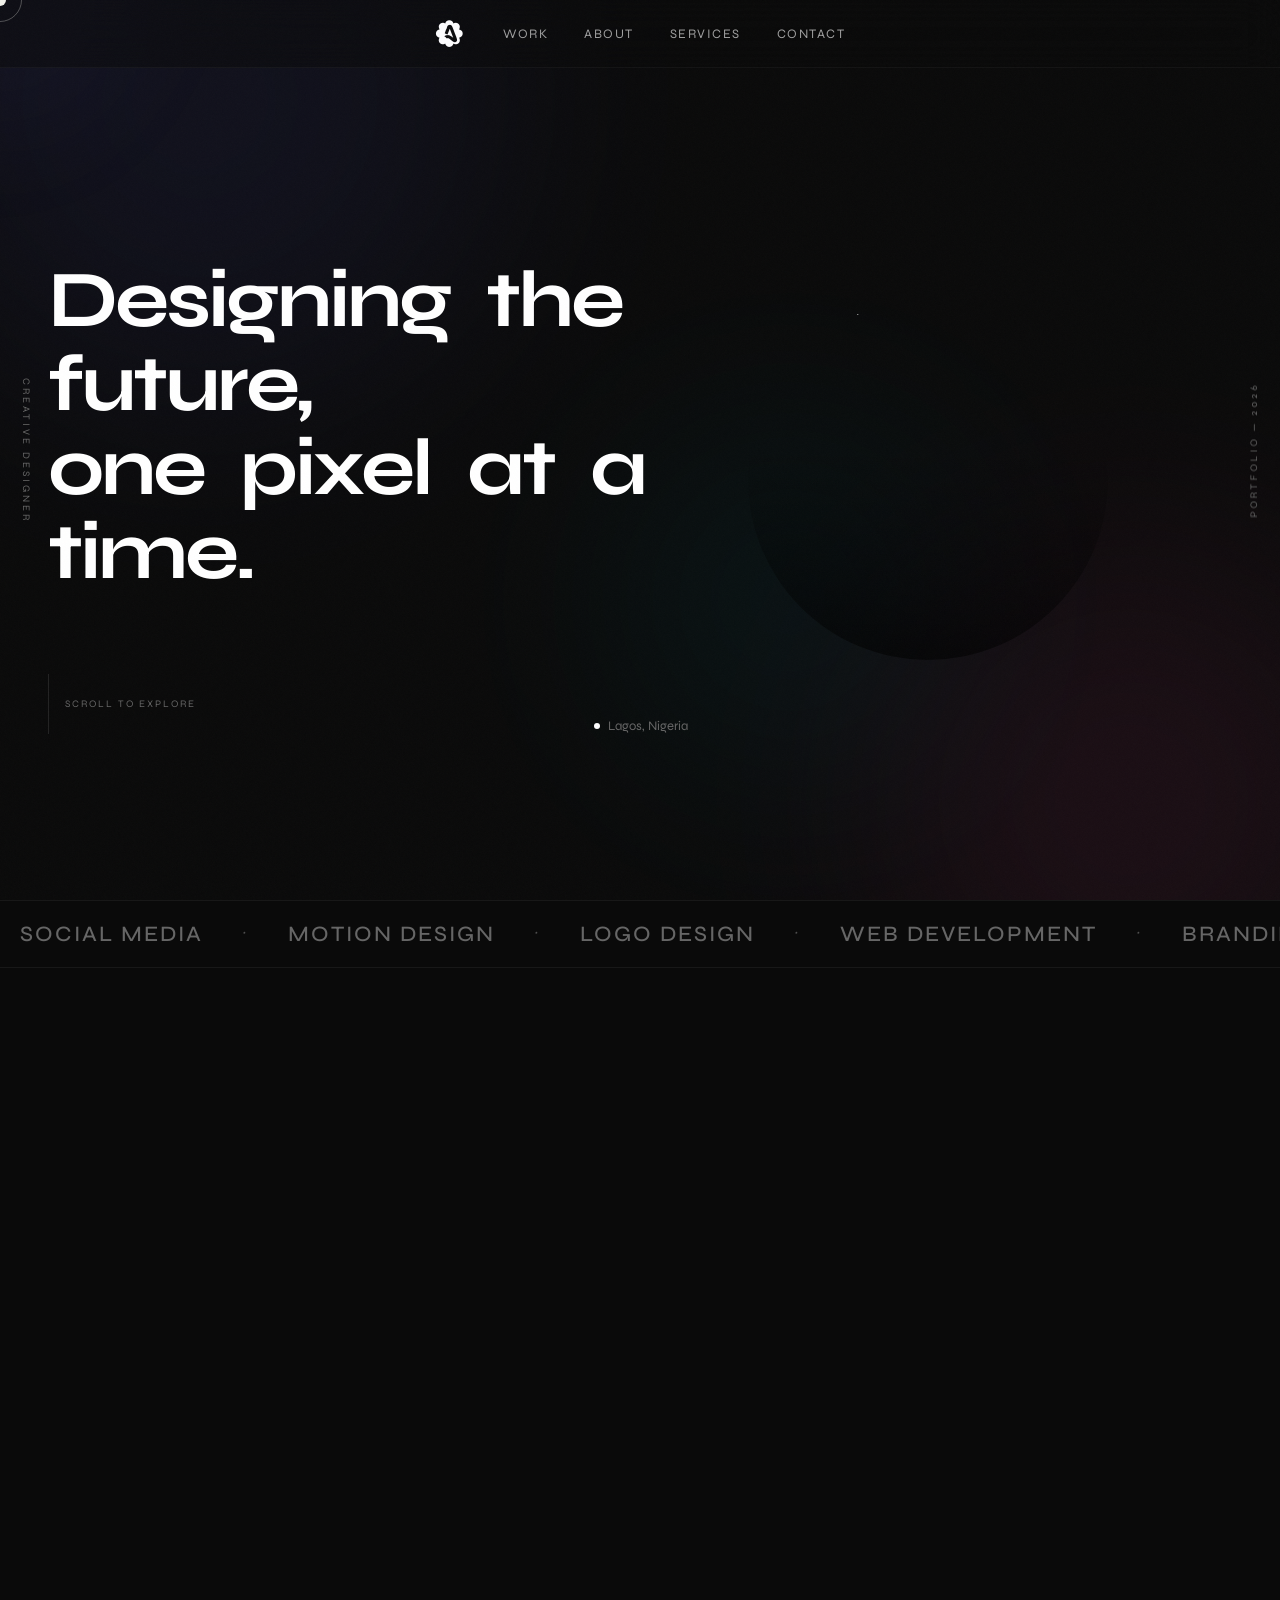
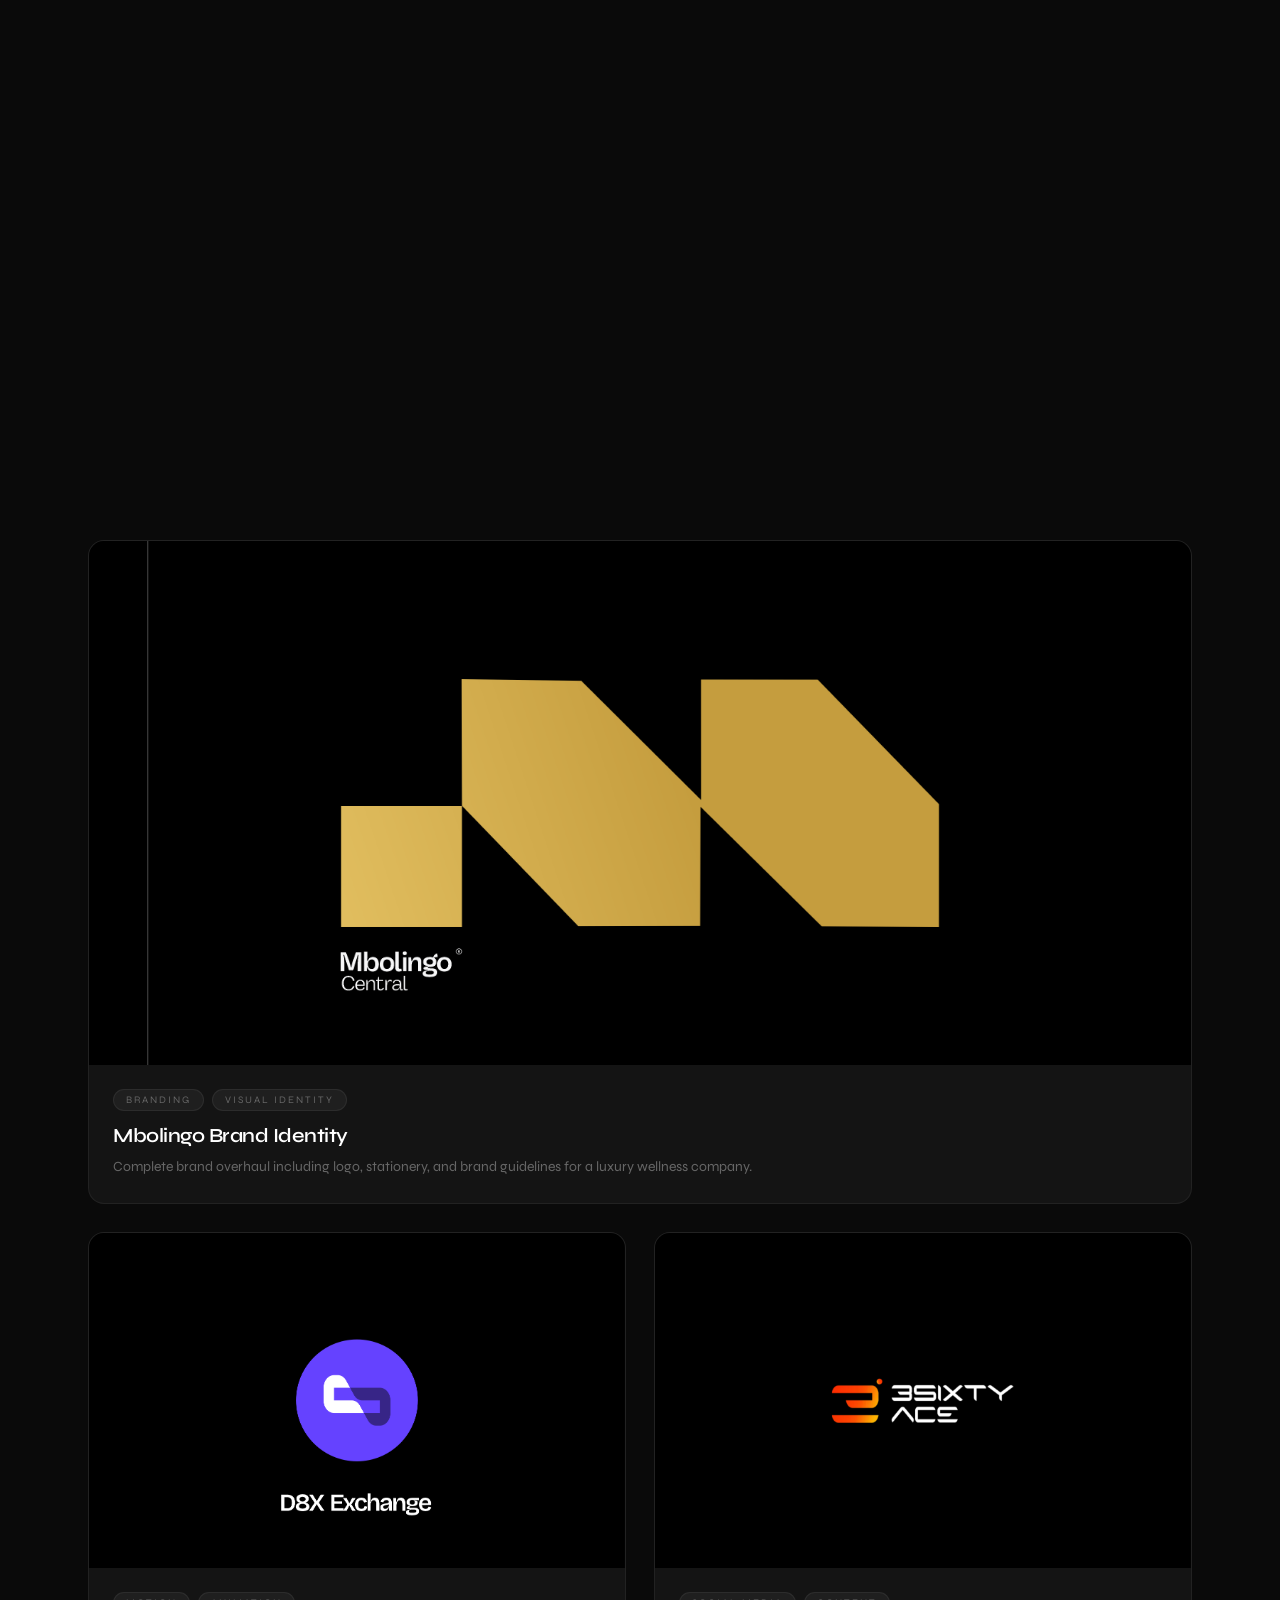
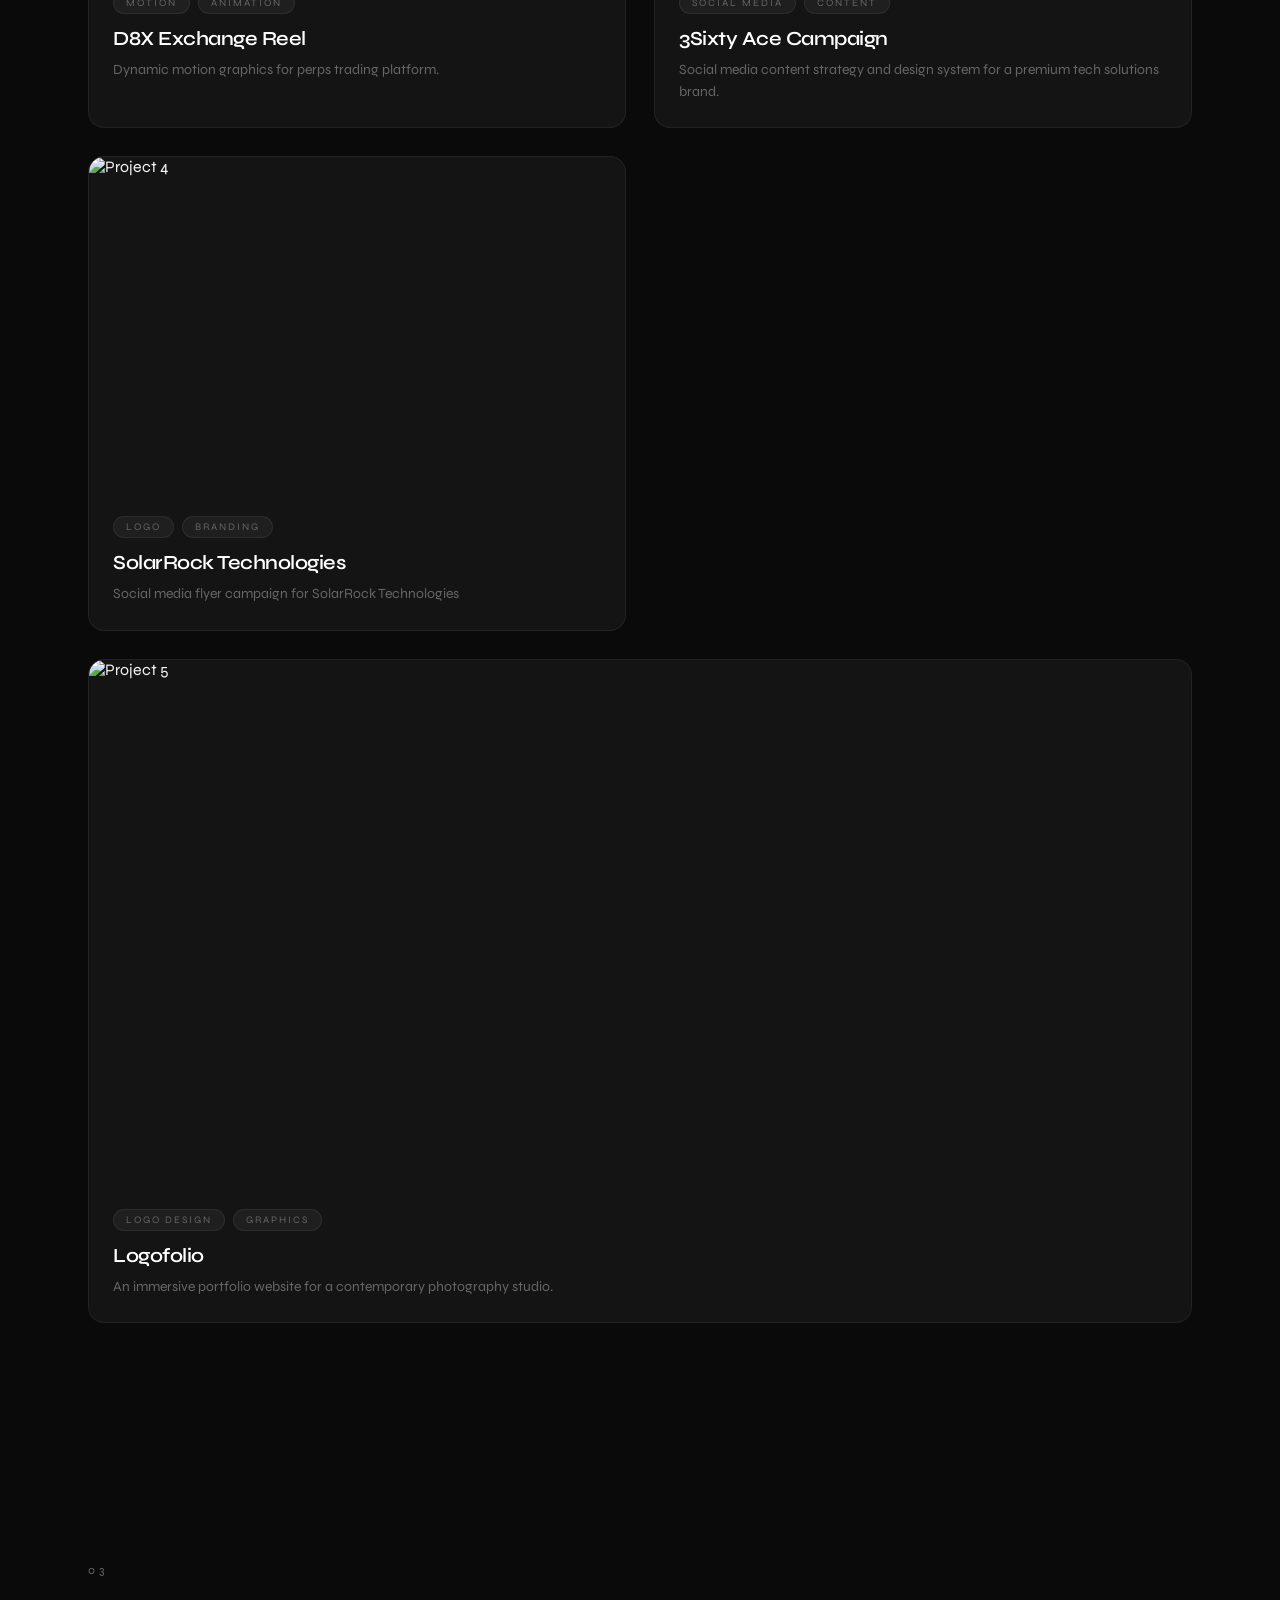
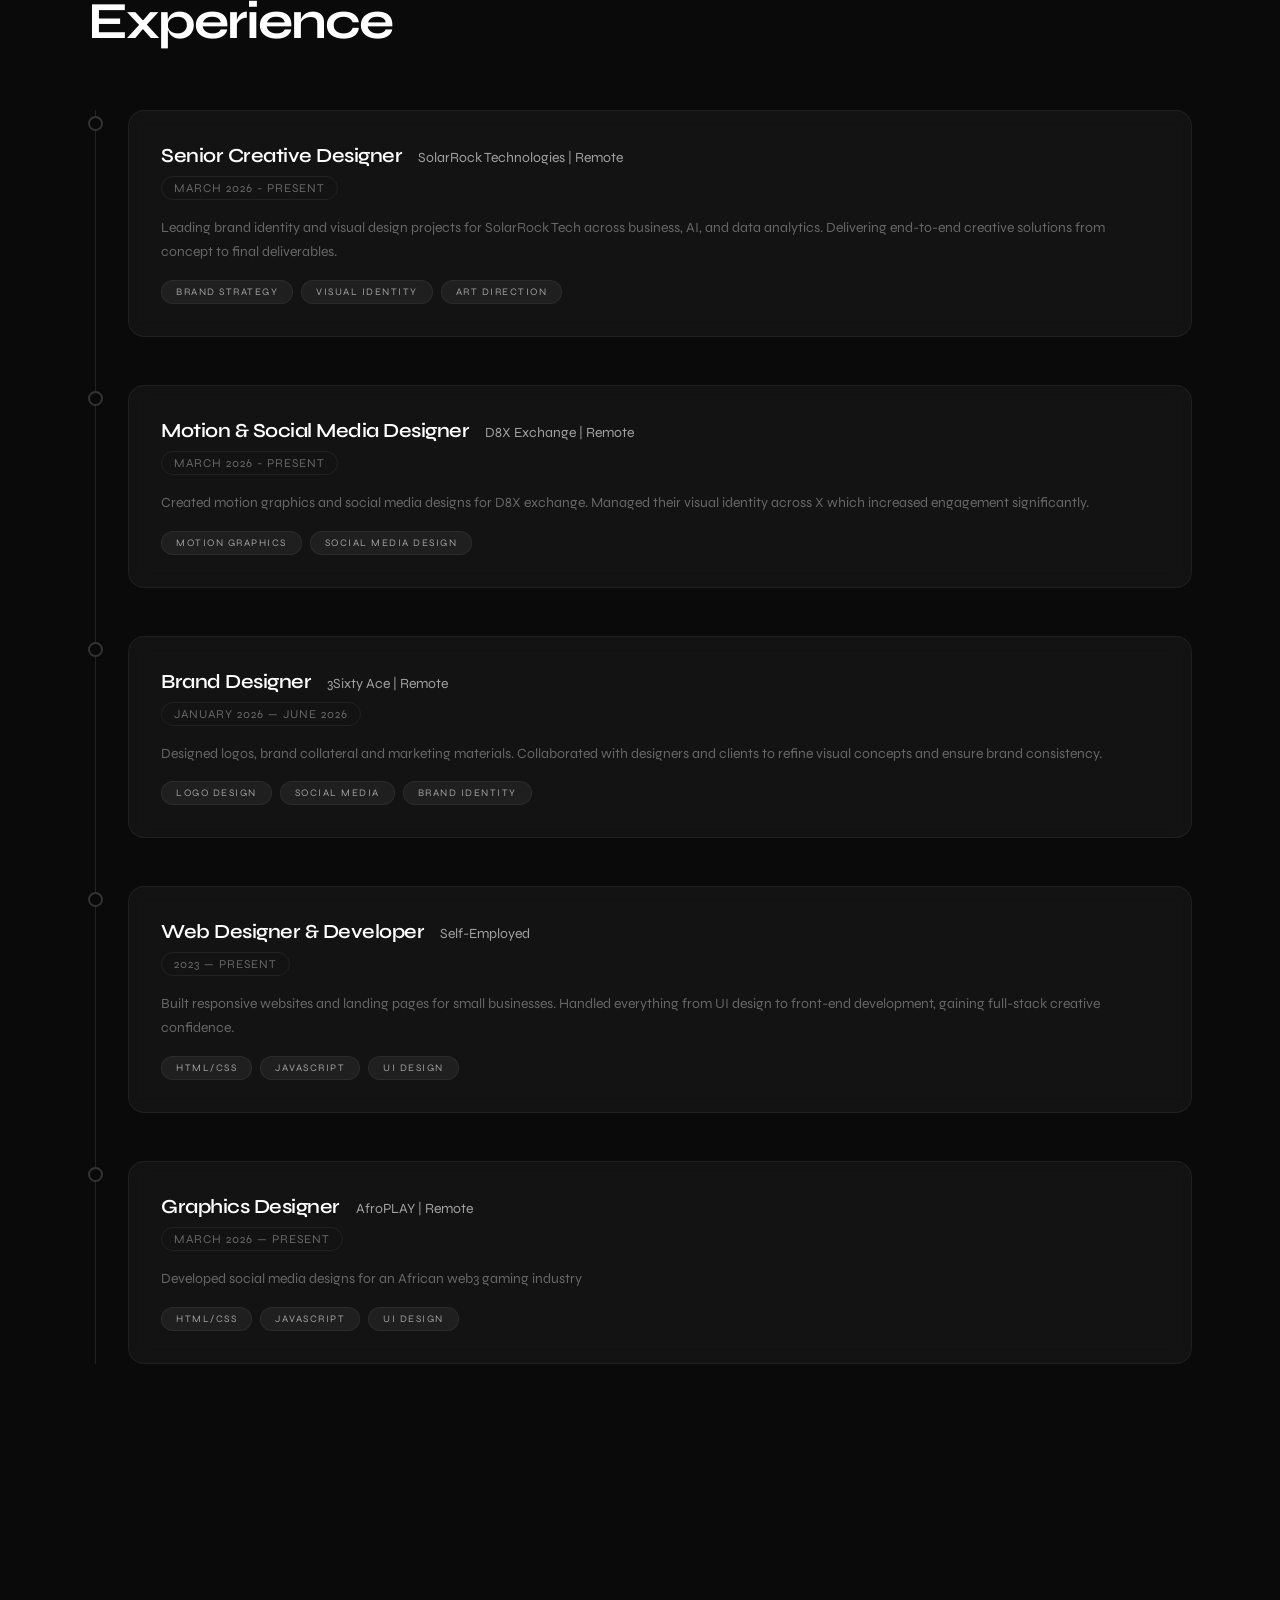
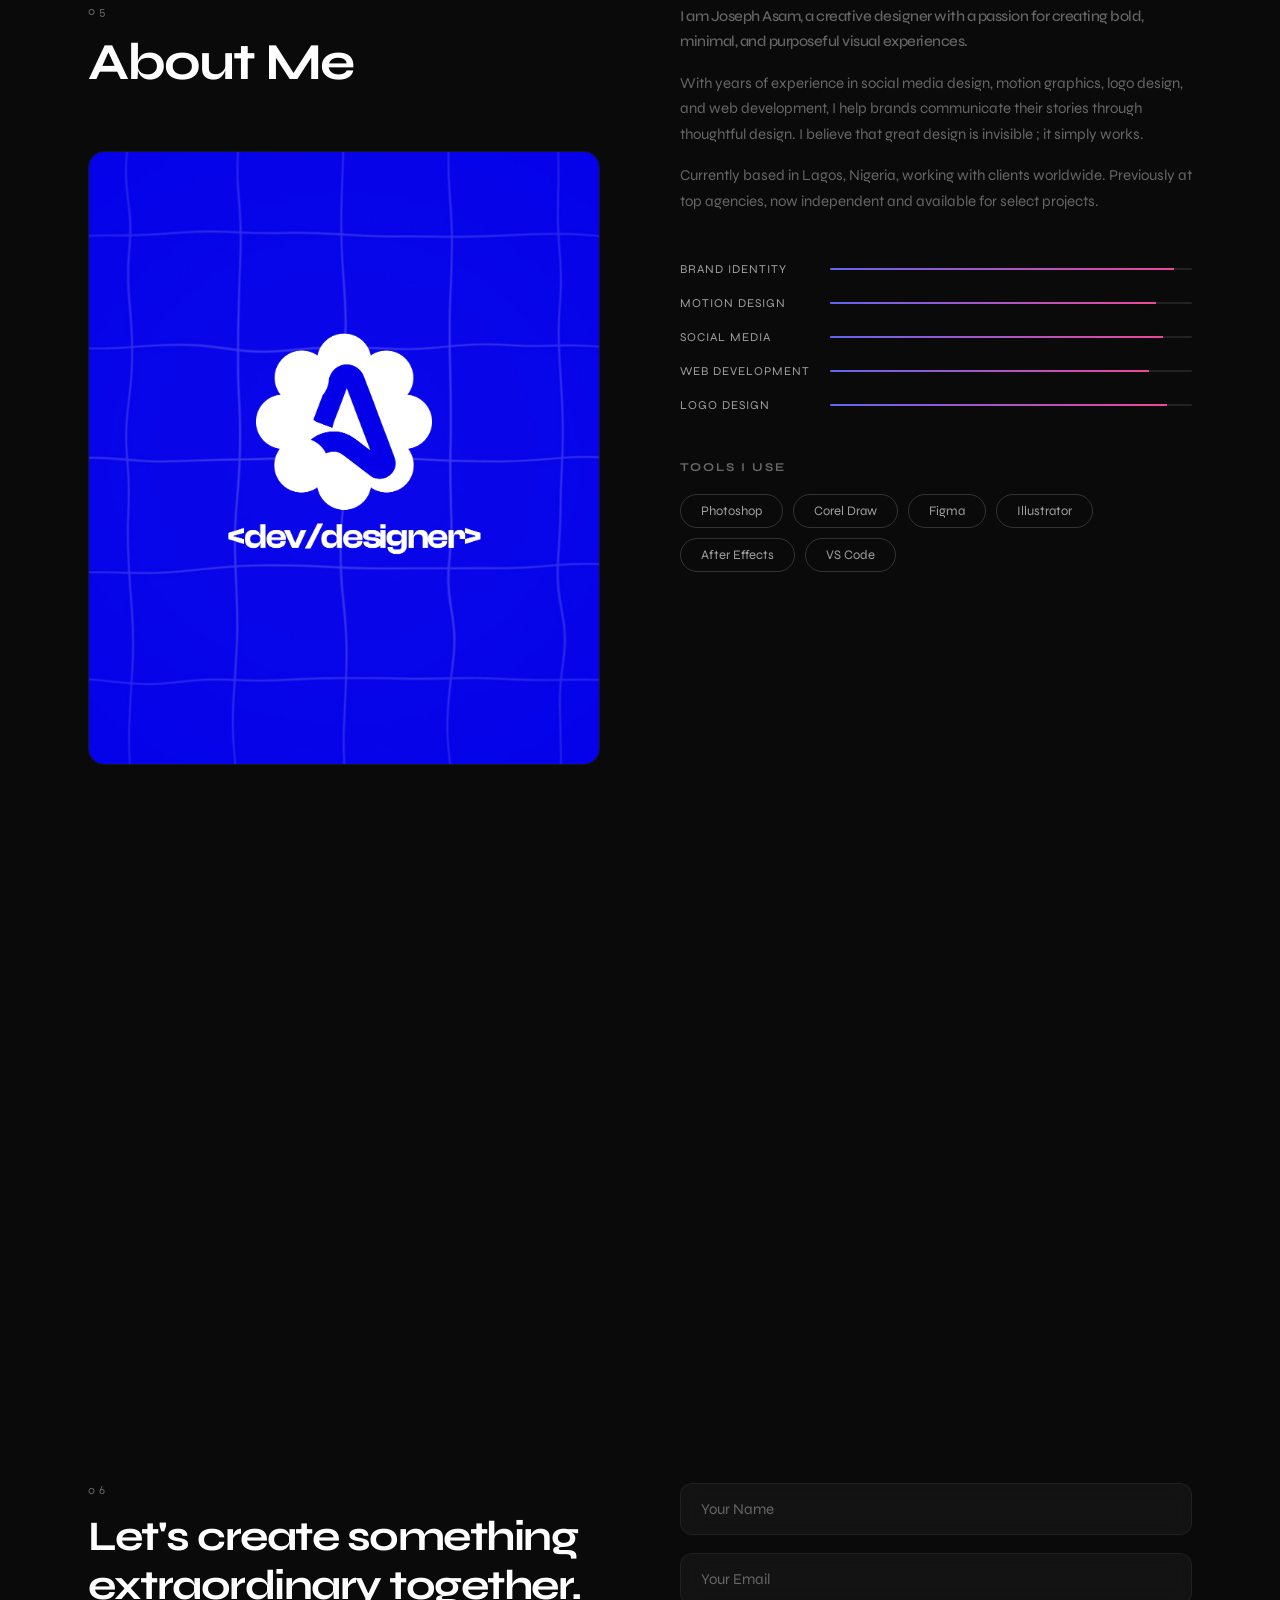
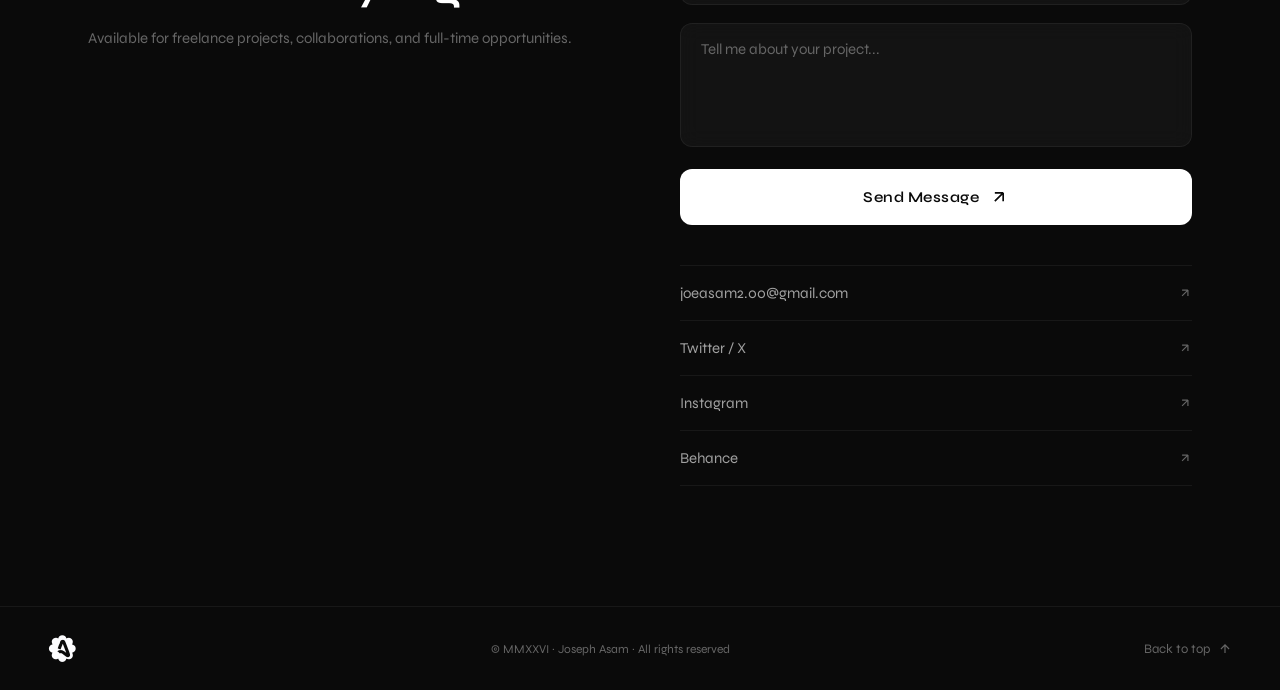
==== project.html @ 1bc2ac04 "jjjj" ====
<!DOCTYPE html>
<html lang="en">

<head>
  <meta charset="UTF-8" />
  <meta name="viewport" content="width=device-width, initial-scale=1.0" />
  <title>Project — Joseph Asam</title>
  <link rel="preconnect" href="https://fonts.googleapis.com">
  <link rel="preconnect" href="https://fonts.gstatic.com" crossorigin>
  <link href="https://fonts.googleapis.com/css2?family=Syne:wght@400..800&display=swap" rel="stylesheet">
  <link rel="stylesheet" href="styles.css" />
</head>

<style>
  /* RESET */
  *,
  *::before,
  *::after {
    box-sizing: border-box;
    margin: 0;
    padding: 0
  }

  :root {
    --bg: #0a0a0a;
    --bg-card: #141414;
    --surface: #1c1c1c;
    --border: rgba(255, 255, 255, 0.06);
    --border-hover: rgba(255, 255, 255, 0.12);
    --text-primary: #f5f5f5;
    --text-secondary: #a0a0a0;
    --text-muted: #666;
    --accent: #e8e8e8;
    --glass-bg: rgba(255, 255, 255, 0.04);
    --glass-border: rgba(255, 255, 255, 0.08);
    --glass-blur: 20px;
    --font-main: 'Syne', sans-serif;
    --font-display: 'Syne', sans-serif;
    --ease-out-expo: cubic-bezier(0.16, 1, 0.3, 1);
  }

  html {
    scroll-behavior: smooth;
    scrollbar-width: thin;
    scrollbar-color: #333 #0a0a0a
  }

  body {
    font-family: var(--font-main);
    background: var(--bg);
    color: var(--text-primary);
    overflow-x: hidden;
    cursor: none;
    -webkit-font-smoothing: antialiased;
  }

  a {
    text-decoration: none;
    color: inherit;
    cursor: none
  }

  button {
    cursor: none
  }

  img {
    display: block;
    width: 100%;
    height: 100%;
    object-fit: cover
  }

  ::selection {
    background: rgba(255, 255, 255, 0.15);
    color: #fff
  }

  ::-webkit-scrollbar {
    width: 5px
  }

  ::-webkit-scrollbar-track {
    background: #0a0a0a
  }

  ::-webkit-scrollbar-thumb {
    background: #333;
    border-radius: 10px
  }

  /* LOADER */
  .loader {
    position: fixed;
    inset: 0;
    z-index: 9999;
    background: #0a0a0a;
    display: flex;
    align-items: center;
    justify-content: center;
    transition: opacity .8s var(--ease-out-expo), visibility .8s
  }

  .loader.hidden {
    opacity: 0;
    visibility: hidden;
    pointer-events: none
  }

  .loader-inner {
    display: flex;
    flex-direction: column;
    align-items: center;
    gap: 28px
  }

  .loader-text {
    font-family: var(--font-display);
    color: #fff;
    font-size: 13px;
    letter-spacing: 10px;
    font-weight: 300
  }

  .loader-line {
    width: 120px;
    height: 1px;
    background: #222;
    position: relative;
    overflow: hidden
  }

  .loader-line::after {
    content: '';
    position: absolute;
    left: -100%;
    top: 0;
    width: 100%;
    height: 100%;
    background: #fff;
    animation: loaderSlide 1.2s ease-in-out infinite
  }

  @keyframes loaderSlide {
    0% {
      left: -100%
    }

    50% {
      left: 0
    }

    100% {
      left: 100%
    }
  }

  /* CUSTOM CURSOR */
  .cursor {
    position: fixed;
    top: 0;
    left: 0;
    width: 12px;
    height: 12px;
    background: #fff;
    border-radius: 50%;
    pointer-events: none;
    z-index: 10000;
    mix-blend-mode: difference;
    transform: translate(-50%, -50%);
    transition: width .35s var(--ease-out-expo), height .35s var(--ease-out-expo), background .3s
  }

  .cursor.hover {
    width: 60px;
    height: 60px;
    background: rgba(255, 255, 255, 0.2)
  }

  .cursor-follower {
    position: fixed;
    top: 0;
    left: 0;
    width: 44px;
    height: 44px;
    border: 1px solid rgba(255, 255, 255, 0.3);
    border-radius: 50%;
    pointer-events: none;
    z-index: 9999;
    mix-blend-mode: difference;
    transform: translate(-50%, -50%);
    transition: width .5s var(--ease-out-expo), height .5s var(--ease-out-expo), border-color .3s, border-width .3s
  }

  .cursor-follower.hover {
    width: 80px;
    height: 80px;
    border-color: rgba(255, 255, 255, 0.5);
    border-width: 2px
  }

  @media(max-width:768px) {

    .cursor,
    .cursor-follower {
      display: none
    }

    body,
    a,
    button {
      cursor: auto
    }
  }

  /* GLOW ORB */
  .glow-orb {
    position: fixed;
    width: 400px;
    height: 400px;
    border-radius: 50%;
    background: radial-gradient(circle, rgba(120, 120, 255, 0.06) 0%, transparent 70%);
    pointer-events: none;
    z-index: 1;
    transform: translate(-50%, -50%);
    transition: left .8s var(--ease-out-expo), top .8s var(--ease-out-expo);
    filter: blur(40px)
  }

  /* NOISE OVERLAY */
  .noise-overlay {
    position: fixed;
    inset: 0;
    z-index: 9000;
    pointer-events: none;
    opacity: 0.025;
    background-image: url("data:image/svg+xml,%3Csvg viewBox='0 0 256 256' xmlns='http://www.w3.org/2000/svg'%3E%3Cfilter id='n'%3E%3CfeTurbulence type='fractalNoise' baseFrequency='0.9' numOctaves='4' stitchTiles='stitch'/%3E%3C/filter%3E%3Crect width='100%25' height='100%25' filter='url(%23n)'/%3E%3C/svg%3E");
    background-repeat: repeat;
    background-size: 128px 128px
  }

  /* NAV - GLASSMORPHISM */
  .nav {
    position: fixed;
    top: 0;
    left: 0;
    right: 0;
    z-index: 1000;
    display: flex;
    justify-content: center;
    align-items: center;
    padding: 20px 48px;
    background: rgba(10, 10, 10, 0.5);
    backdrop-filter: blur(var(--glass-blur));
    -webkit-backdrop-filter: blur(var(--glass-blur));
    border-bottom: 1px solid rgba(255, 255, 255, 0.04);
    transition: padding .5s var(--ease-out-expo), border-color .4s, background .5s
  }

  .nav.scrolled {
    padding: 14px 48px;
    border-bottom: 1px solid rgba(255, 255, 255, 0.08);
    background: rgba(10, 10, 10, 0.75)
  }

  .nav-logo {
    font-family: var(--font-display);
    font-size: 22px;
    font-weight: 700;
    color: #fff;
    letter-spacing: -1px;
    margin-right: 40px
  }

  .nav-links {
    display: flex;
    gap: 36px
  }

  .nav-link {
    font-size: 13px;
    font-weight: 400;
    color: var(--text-secondary);
    letter-spacing: 1.5px;
    text-transform: uppercase;
    position: relative;
    transition: color .3s
  }

  .nav-link:hover {
    color: #fff
  }

  .nav-link::after {
    content: '';
    position: absolute;
    bottom: -4px;
    left: 0;
    width: 0;
    height: 1px;
    background: #fff;
    transition: width .4s var(--ease-out-expo)
  }

  .nav-link:hover::after {
    width: 100%
  }

  /* HAMBURGER */
  .nav-hamburger {
    display: none;
    flex-direction: column;
    justify-content: center;
    gap: 6px;
    width: 32px;
    height: 32px;
    background: none;
    border: none;
    padding: 0;
    position: absolute;
    right: 48px;
    z-index: 1100
  }

  .hamburger-line {
    width: 100%;
    height: 2px;
    background: #fff;
    border-radius: 2px;
    transition: transform .4s var(--ease-out-expo), opacity .3s
  }

  .nav-hamburger.active .hamburger-line:first-child {
    transform: translateY(4px) rotate(45deg)
  }

  .nav-hamburger.active .hamburger-line:last-child {
    transform: translateY(-4px) rotate(-45deg)
  }

  /* MOBILE MENU */
  .mobile-menu {
    position: fixed;
    inset: 0;
    z-index: 999;
    background: rgba(10, 10, 10, 0.95);
    backdrop-filter: blur(30px);
    -webkit-backdrop-filter: blur(30px);
    display: flex;
    align-items: center;
    justify-content: center;
    opacity: 0;
    visibility: hidden;
    transition: opacity .6s var(--ease-out-expo), visibility .6s
  }

  .mobile-menu.active {
    opacity: 1;
    visibility: visible
  }

  .mobile-menu-inner {
    text-align: center;
    display: flex;
    flex-direction: column;
    gap: 28px
  }

  .mobile-link {
    font-family: var(--font-display);
    font-size: clamp(36px, 8vw, 56px);
    font-weight: 700;
    color: #fff;
    letter-spacing: -1px;
    display: block;
    opacity: 0;
    transform: translateY(30px);
    transition: opacity .5s, transform .5s var(--ease-out-expo), color .3s
  }

  .mobile-menu.active .mobile-link {
    opacity: 1;
    transform: translateY(0)
  }

  .mobile-menu.active .mobile-link:nth-child(1) {
    transition-delay: .1s
  }

  .mobile-menu.active .mobile-link:nth-child(2) {
    transition-delay: .15s
  }

  .mobile-menu.active .mobile-link:nth-child(3) {
    transition-delay: .2s
  }

  .mobile-menu.active .mobile-link:nth-child(4) {
    transition-delay: .25s
  }

  .mobile-link:hover {
    color: var(--text-secondary)
  }

  .mobile-menu-footer {
    margin-top: 40px;
    display: flex;
    flex-direction: column;
    gap: 16px;
    align-items: center;
    opacity: 0;
    transition: opacity .5s .35s
  }

  .mobile-menu.active .mobile-menu-footer {
    opacity: 1
  }

  .mobile-menu-footer a {
    color: var(--text-muted);
    font-size: 14px;
    transition: color .3s
  }

  .mobile-menu-footer a:hover {
    color: #fff
  }

  .mobile-socials {
    display: flex;
    gap: 24px
  }

  /* SIDE TEXT */
  .side-text {
    position: fixed;
    z-index: 50;
    font-size: 10px;
    letter-spacing: 3px;
    text-transform: uppercase;
    color: var(--text-muted);
    writing-mode: vertical-rl
  }

  .side-text-left {
    left: 20px;
    top: 50%;
    transform: translateY(-50%)
  }

  .side-text-right {
    right: 20px;
    top: 50%;
    transform: translateY(-50%) rotate(180deg)
  }

  @media(max-width:1024px) {
    .side-text {
      display: none
    }
  }

  /* HERO */
  .hero {
    min-height: 100vh;
    display: flex;
    align-items: center;
    padding: 140px 48px 80px;
    position: relative;
    overflow: hidden;
    gap: 60px
  }

  .hero-bg-shapes {
    position: absolute;
    inset: 0;
    overflow: hidden;
    z-index: 0
  }

  .hero-shape {
    position: absolute;
    border-radius: 50%;
    filter: blur(120px);
    opacity: 0.08
  }

  .hero-shape-1 {
    width: 600px;
    height: 600px;
    background: #6366f1;
    top: -200px;
    left: -100px;
    animation: floatShape 20s ease-in-out infinite
  }

  .hero-shape-2 {
    width: 500px;
    height: 500px;
    background: #ec4899;
    bottom: -150px;
    right: -100px;
    animation: floatShape 25s ease-in-out infinite reverse
  }

  .hero-shape-3 {
    width: 300px;
    height: 300px;
    background: #06b6d4;
    top: 50%;
    left: 50%;
    animation: floatShape 18s ease-in-out infinite 5s
  }

  @keyframes floatShape {

    0%,
    100% {
      transform: translate(0, 0) scale(1)
    }

    25% {
      transform: translate(30px, -40px) scale(1.05)
    }

    50% {
      transform: translate(-20px, 30px) scale(0.95)
    }

    75% {
      transform: translate(40px, 20px) scale(1.02)
    }
  }

  .hero-content {
    flex: 1;
    max-width: 640px;
    position: relative;
    z-index: 2
  }

  .hero-tag {
    display: flex;
    align-items: center;
    gap: 16px;
    font-size: 11px;
    letter-spacing: 3px;
    text-transform: uppercase;
    color: var(--text-muted);
    margin-bottom: 32px;
    font-weight: 400
  }

  .hero-tag-line {
    width: 40px;
    height: 1px;
    background: var(--text-muted)
  }

  .hero-title {
    font-family: var(--font-display);
    font-size: clamp(38px, 6.5vw, 80px);
    font-weight: 700;
    line-height: 1.05;
    letter-spacing: -3px;
    color: #fff
  }

  .hero-line {
    display: block;
    overflow: hidden
  }

  .hero-word {
    display: inline-block;
    margin-right: 0.25em
  }

  .hero-bottom {
    display: flex;
    justify-content: space-between;
    align-items: flex-end;
    margin-top: 80px
  }

  .hero-scroll {
    display: flex;
    align-items: center;
    gap: 16px;
    font-size: 10px;
    letter-spacing: 2px;
    text-transform: uppercase;
    color: var(--text-muted)
  }

  .scroll-indicator {
    width: 1px;
    height: 60px;
    background: #222;
    position: relative;
    overflow: hidden
  }

  .scroll-line {
    position: absolute;
    top: -100%;
    left: 0;
    width: 100%;
    height: 100%;
    background: #fff;
    animation: scrollDown 2s ease-in-out infinite
  }

  @keyframes scrollDown {
    0% {
      top: -100%
    }

    50% {
      top: 100%
    }

    100% {
      top: 100%
    }
  }

  .hero-location {
    display: flex;
    align-items: center;
    gap: 8px;
    font-size: 13px;
    color: var(--text-muted)
  }

  .location-dot {
    width: 6px;
    height: 6px;
    background: #fff;
    border-radius: 50%;
    animation: pulse 2s ease-in-out infinite
  }

  @keyframes pulse {

    0%,
    100% {
      opacity: 1;
      transform: scale(1)
    }

    50% {
      opacity: .5;
      transform: scale(1.5)
    }
  }

  .hero-image-wrapper {
    width: 360px;
    height: 360px;
    flex-shrink: 0;
    z-index: 1
  }

  .hero-image {
    width: 100%;
    height: 100%;
    position: relative;
    overflow: hidden;
    border-radius: 50%;
    transition: transform .4s var(--ease-out-expo)
  }

  .hero-image-overlay {
    position: absolute;
    inset: 0;
    background: linear-gradient(180deg, transparent 40%, rgba(0, 0, 0, 0.6) 100%)
  }

  /* MARQUEE */
  .marquee-section {
    padding: 20px 0;
    border-top: 1px solid var(--border);
    border-bottom: 1px solid var(--border);
    overflow: hidden
  }

  .marquee-track {
    display: flex;
    width: max-content;
    animation: marquee 30s linear infinite
  }

  .marquee-content {
    display: flex;
    align-items: center;
    gap: 0;
    white-space: nowrap
  }

  .marquee-content span {
    font-family: var(--font-display);
    font-size: clamp(14px, 2vw, 22px);
    font-weight: 500;
    letter-spacing: 2px;
    text-transform: uppercase;
    color: var(--text-muted);
    padding: 0 20px;
    transition: color .3s
  }

  .marquee-content span:hover {
    color: #fff
  }

  .marquee-dot {
    font-size: 6px !important;
    color: var(--text-muted) !important
  }

  @keyframes marquee {
    0% {
      transform: translateX(0)
    }

    100% {
      transform: translateX(-50%)
    }
  }

  /* SECTIONS */
  .section {
    padding: 120px 48px;
    max-width: 1200px;
    margin: 0 auto
  }

  .section-header {
    margin-bottom: 60px
  }

  .section-number {
    font-family: var(--font-display);
    font-size: 12px;
    letter-spacing: 4px;
    color: var(--text-muted);
    display: block;
    margin-bottom: 16px
  }

  .section-title {
    font-family: var(--font-display);
    font-size: clamp(28px, 5vw, 52px);
    font-weight: 700;
    letter-spacing: -2px;
    line-height: 1.1;
    color: #fff
  }

  /* SERVICES */
  .services-grid {
    display: grid;
    grid-template-columns: repeat(2, 1fr);
    gap: 24px
  }

  .service-card {
    padding: 40px 32px;
    border: 1px solid var(--border);
    border-radius: 16px;
    background: var(--glass-bg);
    backdrop-filter: blur(10px);
    -webkit-backdrop-filter: blur(10px);
    transition: transform .5s var(--ease-out-expo), border-color .4s, background .4s
  }

  .service-card:hover {
    transform: translateY(-6px);
    border-color: var(--border-hover);
    background: rgba(255, 255, 255, 0.06)
  }

  .service-icon {
    width: 56px;
    height: 56px;
    display: flex;
    align-items: center;
    justify-content: center;
    border: 1px solid var(--border);
    border-radius: 14px;
    margin-bottom: 24px;
    color: var(--text-secondary);
    transition: border-color .3s, color .3s
  }

  .service-card:hover .service-icon {
    border-color: var(--border-hover);
    color: #fff
  }

  .service-title {
    font-family: var(--font-display);
    font-size: 20px;
    font-weight: 600;
    letter-spacing: -0.5px;
    margin-bottom: 12px;
    color: #fff
  }

  .service-desc {
    font-size: 14px;
    line-height: 1.7;
    color: var(--text-muted)
  }

  @media(max-width:768px) {
    .services-grid {
      grid-template-columns: 1fr
    }
  }

  /* PROJECTS */
  .projects-grid {
    display: grid;
    grid-template-columns: repeat(2, 1fr);
    gap: 28px
  }

  .project-card {
    display: block;
    border-radius: 16px;
    overflow: hidden;
    background: var(--bg-card);
    border: 1px solid var(--border);
    transition: transform .6s var(--ease-out-expo), box-shadow .6s var(--ease-out-expo), border-color .4s
  }

  .project-card:hover {
    transform: translateY(-8px);
    box-shadow: 0 30px 60px rgba(0, 0, 0, 0.3);
    border-color: var(--border-hover)
  }

  .project-card-large {
    grid-column: span 2
  }

  .project-image {
    position: relative;
    overflow: hidden;
    aspect-ratio: 16/10
  }

  .project-card-large .project-image {
    aspect-ratio: 21/10
  }

  .project-image img {
    transition: transform 1.2s var(--ease-out-expo)
  }

  .project-card:hover .project-image img {
    transform: scale(1.05)
  }

  .project-image-overlay {
    position: absolute;
    inset: 0;
    background: rgba(0, 0, 0, 0.5);
    display: flex;
    align-items: center;
    justify-content: center;
    opacity: 0;
    transition: opacity .5s
  }

  .project-card:hover .project-image-overlay {
    opacity: 1
  }

  .project-view {
    color: #fff;
    font-size: 12px;
    letter-spacing: 3px;
    text-transform: uppercase;
    border: 1px solid rgba(255, 255, 255, 0.3);
    padding: 12px 32px;
    border-radius: 100px;
    transition: background .3s, border-color .3s
  }

  .project-card:hover .project-view:hover {
    background: #fff;
    color: #0a0a0a;
    border-color: #fff
  }

  .project-info {
    padding: 24px
  }

  .project-tags {
    display: flex;
    gap: 8px;
    margin-bottom: 12px;
    flex-wrap: wrap
  }

  .project-tags span {
    font-size: 10px;
    letter-spacing: 2px;
    text-transform: uppercase;
    color: var(--text-muted);
    background: rgba(255, 255, 255, 0.05);
    padding: 4px 12px;
    border-radius: 100px;
    border: 1px solid var(--border)
  }

  .project-title {
    font-family: var(--font-display);
    font-size: 20px;
    font-weight: 600;
    letter-spacing: -0.5px;
    margin-bottom: 8px;
    color: #fff
  }

  .project-desc {
    font-size: 14px;
    line-height: 1.6;
    color: var(--text-muted)
  }

  /* ABOUT */
  .about-layout {
    display: grid;
    grid-template-columns: 1fr 1fr;
    gap: 80px;
    align-items: start
  }

  .about-image {
    border-radius: 16px;
    overflow: hidden;
    aspect-ratio: 5/6;
    border: 1px solid var(--border)
  }

  .about-lead {
    font-family: var(--font-display);
    font-size: 20px;
    font-weight: 500;
    line-height: 1.4;
    letter-spacing: -0.5px;
    margin-bottom: 24px;
    color: #fff
  }

  .about-text p {
    font-size: 15px;
    line-height: 1.7;
    color: var(--text-muted);
    margin-bottom: 16px
  }

  .about-skills {
    margin-top: 48px
  }

  .skill-item {
    display: flex;
    align-items: center;
    gap: 20px;
    margin-bottom: 20px
  }

  .skill-name {
    font-size: 12px;
    letter-spacing: 1px;
    text-transform: uppercase;
    color: var(--text-secondary);
    min-width: 130px;
    flex-shrink: 0
  }

  .skill-bar {
    flex: 1;
    height: 2px;
    background: #222;
    border-radius: 1px;
    overflow: hidden
  }

  .skill-fill {
    height: 100%;
    background: linear-gradient(90deg, #6366f1, #ec4899);
    width: 0;
    transition: width 1.5s var(--ease-out-expo)
  }

  .about-tools {
    margin-top: 48px
  }

  .about-tools h4 {
    font-size: 12px;
    letter-spacing: 2px;
    text-transform: uppercase;
    color: var(--text-muted);
    margin-bottom: 20px
  }

  .tools-grid {
    display: flex;
    flex-wrap: wrap;
    gap: 10px
  }

  .tools-grid span {
    font-size: 13px;
    padding: 8px 20px;
    border: 1px solid #333;
    border-radius: 100px;
    color: var(--text-secondary);
    transition: all .3s
  }

  .tools-grid span:hover {
    background: #fff;
    color: #0a0a0a;
    border-color: #fff
  }

  /* TESTIMONIAL */
  .testimonial-section {
    background: var(--bg-card);
    border: 1px solid var(--border);
    border-radius: 24px;
    color: #fff;
    max-width: 1200px;
    margin: 0 auto 0;
    padding: 100px 60px
  }

  .testimonial-inner {
    max-width: 900px;
    margin: 0 auto;
    text-align: center
  }

  .testimonial-quote {
    font-family: var(--font-display);
    font-size: clamp(20px, 3vw, 32px);
    font-weight: 400;
    line-height: 1.5;
    letter-spacing: -0.5px;
    margin: 40px 0;
    color: var(--text-secondary)
  }

  .testimonial-author {
    display: flex;
    flex-direction: column;
    gap: 4px
  }

  .author-name {
    font-size: 15px;
    font-weight: 500;
    color: #fff
  }

  .author-role {
    font-size: 13px;
    color: var(--text-muted)
  }

  /* CONTACT */
  .contact-layout {
    display: grid;
    grid-template-columns: 1fr 1fr;
    gap: 80px;
    align-items: start
  }

  .contact-title {
    font-family: var(--font-display);
    font-size: clamp(26px, 4vw, 42px);
    font-weight: 700;
    line-height: 1.15;
    letter-spacing: -1.5px;
    margin-top: 16px;
    margin-bottom: 16px;
    color: #fff
  }

  .contact-subtitle {
    font-size: 15px;
    color: var(--text-muted);
    line-height: 1.6
  }

  .contact-form {
    display: flex;
    flex-direction: column;
    gap: 18px
  }

  .form-group input,
  .form-group textarea {
    width: 100%;
    padding: 16px 20px;
    border: 1px solid var(--border);
    border-radius: 12px;
    font-family: var(--font-main);
    font-size: 15px;
    background: var(--glass-bg);
    backdrop-filter: blur(10px);
    -webkit-backdrop-filter: blur(10px);
    outline: none;
    transition: border-color .3s, box-shadow .3s;
    color: #fff;
  }

  .form-group input::placeholder,
  .form-group textarea::placeholder {
    color: var(--text-muted)
  }

  .form-group input:focus,
  .form-group textarea:focus {
    border-color: rgba(255, 255, 255, 0.2);
    box-shadow: 0 0 0 3px rgba(255, 255, 255, 0.03)
  }

  .form-group textarea {
    resize: none
  }

  .submit-btn {
    display: flex;
    align-items: center;
    justify-content: center;
    gap: 10px;
    width: 100%;
    padding: 18px 32px;
    background: #fff;
    color: #0a0a0a;
    border: none;
    border-radius: 12px;
    font-family: var(--font-main);
    font-size: 15px;
    font-weight: 600;
    letter-spacing: 0.5px;
    transition: all .4s var(--ease-out-expo);
    position: relative;
    overflow: hidden
  }

  .submit-btn:hover {
    transform: translateY(-2px);
    box-shadow: 0 10px 30px rgba(255, 255, 255, 0.1)
  }

  .submit-btn .btn-loading,
  .submit-btn .btn-success {
    display: none
  }

  .submit-btn.loading .btn-text {
    display: none
  }

  .submit-btn.loading .btn-loading {
    display: inline
  }

  .submit-btn.success .btn-text {
    display: none
  }

  .submit-btn.success .btn-loading {
    display: none
  }

  .submit-btn.success .btn-success {
    display: inline
  }

  .submit-btn.success .btn-arrow {
    display: none
  }

  .btn-arrow {
    transition: transform .3s
  }

  .submit-btn:hover .btn-arrow {
    transform: translate(3px, -3px)
  }

  .contact-links {
    display: flex;
    flex-direction: column;
    gap: 0;
    margin-top: 40px;
    border-top: 1px solid var(--border)
  }

  .contact-link {
    display: flex;
    justify-content: space-between;
    align-items: center;
    padding: 18px 0;
    border-bottom: 1px solid var(--border);
    transition: padding-left .4s var(--ease-out-expo)
  }

  .contact-link:hover {
    padding-left: 12px
  }

  .contact-link span {
    font-size: 15px;
    font-weight: 400;
    color: var(--text-secondary);
    transition: color .3s
  }

  .contact-link:hover span {
    color: #fff
  }

  .contact-link svg {
    transition: transform .3s;
    color: var(--text-muted)
  }

  .contact-link:hover svg {
    transform: translate(3px, -3px);
    color: #fff
  }

  /* FOOTER */
  .footer {
    padding: 28px 48px;
    border-top: 1px solid var(--border)
  }

  .footer-inner {
    display: flex;
    justify-content: space-between;
    align-items: center
  }

  .footer-logo {
    font-family: var(--font-display);
    font-size: 20px;
    font-weight: 700;
    letter-spacing: -1px;
    color: #fff
  }

  .footer-center p {
    font-size: 12px;
    color: var(--text-muted)
  }

  .back-to-top {
    display: flex;
    align-items: center;
    gap: 8px;
    font-size: 13px;
    color: var(--text-muted);
    transition: color .3s
  }

  .back-to-top:hover {
    color: #fff
  }

  .back-to-top svg {
    transition: transform .3s
  }

  .back-to-top:hover svg {
    transform: translateY(-3px)
  }

  /* ANIMATIONS */
  .anim-reveal {
    opacity: 0;
    transform: translateY(40px);
    transition: opacity .8s var(--ease-out-expo), transform .8s var(--ease-out-expo)
  }

  .anim-reveal.visible {
    opacity: 1;
    transform: translateY(0)
  }

  .projects-grid .project-card:nth-child(1) {
    transition-delay: .05s
  }

  .projects-grid .project-card:nth-child(2) {
    transition-delay: .1s
  }

  .projects-grid .project-card:nth-child(3) {
    transition-delay: .15s
  }

  .projects-grid .project-card:nth-child(4) {
    transition-delay: .2s
  }

  .projects-grid .project-card:nth-child(5) {
    transition-delay: .25s
  }

  .services-grid .service-card:nth-child(1) {
    transition-delay: .05s
  }

  .services-grid .service-card:nth-child(2) {
    transition-delay: .1s
  }

  .services-grid .service-card:nth-child(3) {
    transition-delay: .15s
  }

  .services-grid .service-card:nth-child(4) {
    transition-delay: .2s
  }

  .section {
    opacity: 0;
    transition: opacity .6s
  }

  .section.visible {
    opacity: 1
  }

  .hero {
    opacity: 1
  }

  /* EXPERIENCE */
  .experience-timeline {
    position: relative;
    padding-left: 40px;
  }

  .experience-timeline::before {
    content: '';
    position: absolute;
    left: 7px;
    top: 0;
    bottom: 0;
    width: 1px;
    background: #222;
  }

  .timeline-item {
    position: relative;
    padding-bottom: 48px;
  }

  .timeline-item:last-child {
    padding-bottom: 0;
  }

  .timeline-dot {
    position: absolute;
    left: -40px;
    top: 6px;
    width: 15px;
    height: 15px;
    border-radius: 50%;
    border: 2px solid #333;
    background: var(--bg);
    transition: border-color .4s, background .4s, box-shadow .4s;
    z-index: 1;
  }

  .timeline-item:hover .timeline-dot {
    border-color: #fff;
    background: #fff;
    box-shadow: 0 0 16px rgba(255, 255, 255, 0.15);
  }

  .timeline-content {
    border: 1px solid var(--border);
    border-radius: 16px;
    padding: 32px;
    background: var(--glass-bg);
    backdrop-filter: blur(10px);
    -webkit-backdrop-filter: blur(10px);
    transition: border-color .4s, transform .4s var(--ease-out-expo), background .4s;
  }

  .timeline-item:hover .timeline-content {
    border-color: var(--border-hover);
    transform: translateX(6px);
    background: rgba(255, 255, 255, 0.06);
  }

  .timeline-header {
    display: flex;
    align-items: baseline;
    gap: 16px;
    flex-wrap: wrap;
    margin-bottom: 8px;
  }

  .timeline-role {
    font-family: var(--font-display);
    font-size: 20px;
    font-weight: 600;
    letter-spacing: -0.5px;
    color: #fff;
  }

  .timeline-company {
    font-size: 14px;
    color: var(--text-secondary);
  }

  .timeline-date {
    display: inline-block;
    font-size: 12px;
    letter-spacing: 1px;
    text-transform: uppercase;
    color: var(--text-muted);
    margin-bottom: 16px;
    padding: 4px 12px;
    border: 1px solid var(--border);
    border-radius: 100px;
  }

  .timeline-desc {
    font-size: 14px;
    line-height: 1.7;
    color: var(--text-muted);
    margin-bottom: 16px;
  }

  .timeline-tags {
    display: flex;
    gap: 8px;
    flex-wrap: wrap;
  }

  .timeline-tags span {
    font-size: 10px;
    letter-spacing: 1.5px;
    text-transform: uppercase;
    color: var(--text-secondary);
    background: rgba(255, 255, 255, 0.05);
    padding: 5px 14px;
    border-radius: 100px;
    border: 1px solid var(--border);
    transition: color .3s, border-color .3s;
  }

  .timeline-item:hover .timeline-tags span {
    border-color: var(--border-hover);
    color: #fff;
  }

  /* PROJECT DETAIL PAGE */
  .project-detail {
    padding-top: 100px;
    min-height: 100vh
  }

  .project-detail-inner {
    max-width: 1000px;
    margin: 0 auto;
    padding: 0 48px
  }

  .project-back-link {
    display: inline-flex;
    align-items: center;
    gap: 10px;
    font-size: 13px;
    letter-spacing: 1px;
    text-transform: uppercase;
    color: var(--text-muted);
    margin-bottom: 40px;
    transition: color .3s, padding-left .4s var(--ease-out-expo)
  }

  .project-back-link:hover {
    color: #fff;
    padding-left: 8px
  }

  .project-back-link svg {
    transition: transform .3s
  }

  .project-back-link:hover svg {
    transform: translateX(-4px)
  }

  .project-detail-hero {
    width: 100%;
    aspect-ratio: 21/10;
    border-radius: 20px;
    overflow: hidden;
    margin-bottom: 60px;
    border: 1px solid var(--border)
  }

  .project-detail-hero img {
    width: 100%;
    height: 100%;
    object-fit: cover;
    transition: transform 1.2s var(--ease-out-expo)
  }

  .project-detail-hero:hover img {
    transform: scale(1.03)
  }

  .project-detail-content {
    padding-bottom: 80px
  }

  .project-detail-header {
    margin-bottom: 32px
  }

  .project-detail-title {
    font-family: var(--font-display);
    font-size: clamp(32px, 5vw, 56px);
    font-weight: 700;
    letter-spacing: -2px;
    line-height: 1.1;
    color: #fff;
    margin-bottom: 20px
  }

  .project-detail-tags {
    display: flex;
    gap: 10px;
    flex-wrap: wrap
  }

  .project-detail-tags span {
    font-size: 11px;
    letter-spacing: 2px;
    text-transform: uppercase;
    color: var(--text-muted);
    background: rgba(255, 255, 255, 0.05);
    padding: 6px 16px;
    border-radius: 100px;
    border: 1px solid var(--border)
  }

  .project-detail-description {
    font-size: 18px;
    line-height: 1.7;
    color: var(--text-secondary);
    margin-bottom: 60px;
    max-width: 800px
  }

  .project-gallery {
    display: grid;
    grid-template-columns: repeat(2, 1fr);
    gap: 20px;
    margin-bottom: 80px
  }

  .project-gallery-item {
    border-radius: 12px;
    overflow: hidden;
    border: 1px solid var(--border);
    aspect-ratio: 16/10
  }

  .project-gallery-item img {
    width: 100%;
    height: 100%;
    object-fit: cover;
    transition: transform 1s var(--ease-out-expo)
  }

  .project-gallery-item:hover img {
    transform: scale(1.05)
  }

  .project-gallery-large {
    grid-column: span 2;
    aspect-ratio: 21/10
  }



  .project-video {
    display: grid;
    grid-template-columns: repeat(2, 1fr);
    gap: 20px;
    margin-bottom: 80px
  }

  .project-video-item {
    border-radius: 12px;
    overflow: hidden;
    border: 1px solid var(--border);
    aspect-ratio: 16/10
  }

  .project-video-item video {
    width: 100%;
    height: 100%;
    object-fit: cover;
    display: block;
    background: #0a0a0a
  }

  .project-video-large {
    grid-column: span 2;
    aspect-ratio: 21/10
  }

  @media(max-width:768px) {
    .project-video {
      grid-template-columns: 1fr;
      gap: 16px
    }

    .project-video-large {
      grid-column: span 1;
      aspect-ratio: 16/10
    }
  }

  .case-study {
    margin-bottom: 80px;
    padding: 48px;
    background: var(--glass-bg);
    border: 1px solid var(--border);
    border-radius: 20px
  }

  .case-study-heading {
    font-family: var(--font-display);
    font-size: 14px;
    letter-spacing: 4px;
    text-transform: uppercase;
    color: var(--text-muted);
    margin-bottom: 40px;
    padding-bottom: 20px;
    border-bottom: 1px solid var(--border)
  }

  .case-study-section {
    margin-bottom: 36px
  }

  .case-study-section:last-child {
    margin-bottom: 0
  }

  .case-study-subheading {
    font-family: var(--font-display);
    font-size: 20px;
    font-weight: 600;
    letter-spacing: -0.5px;
    color: #fff;
    margin-bottom: 16px
  }

  .case-study-section p {
    font-size: 15px;
    line-height: 1.8;
    color: var(--text-muted)
  }

  .project-tech {
    margin-bottom: 80px
  }

  .project-tech-heading {
    font-family: var(--font-display);
    font-size: 14px;
    letter-spacing: 4px;
    text-transform: uppercase;
    color: var(--text-muted);
    margin-bottom: 24px
  }

  .tech-badges {
    display: flex;
    flex-wrap: wrap;
    gap: 10px
  }

  .tech-badge {
    font-size: 13px;
    padding: 10px 24px;
    border: 1px solid #333;
    border-radius: 100px;
    color: var(--text-secondary);
    transition: all .3s
  }

  .tech-badge:hover {
    background: #fff;
    color: #0a0a0a;
    border-color: #fff
  }

  .project-nav {
    display: grid;
    grid-template-columns: 1fr 1fr;
    gap: 24px;
    padding-top: 40px;
    border-top: 1px solid var(--border)
  }

  .project-nav-link {
    display: flex;
    flex-direction: column;
    gap: 8px;
    padding: 24px;
    border: 1px solid var(--border);
    border-radius: 16px;
    transition: all .4s var(--ease-out-expo)
  }

  .project-nav-link:hover {
    border-color: var(--border-hover);
    background: rgba(255, 255, 255, 0.04)
  }

  .project-nav-next {
    text-align: right;
    align-items: flex-end
  }

  .project-nav-label {
    font-size: 11px;
    letter-spacing: 2px;
    text-transform: uppercase;
    color: var(--text-muted)
  }

  .project-nav-title {
    font-family: var(--font-display);
    font-size: 16px;
    font-weight: 600;
    color: #fff;
    transition: color .3s
  }

  .project-nav-link:hover .project-nav-title {
    color: var(--text-secondary)
  }

  .project-nav-link svg {
    color: var(--text-muted);
    transition: transform .3s, color .3s
  }

  .project-nav-link:hover svg {
    color: #fff
  }

  .project-nav-prev:hover svg {
    transform: translateX(-4px)
  }

  .project-nav-next:hover svg {
    transform: translateX(4px)
  }

  /* RESPONSIVE TABLET */
  @media(max-width:1024px) {
    .nav {
      padding: 18px 32px
    }

    .nav.scrolled {
      padding: 14px 32px
    }

    .hero {
      flex-direction: column;
      padding: 120px 32px 60px;
      text-align: center;
      min-height: auto;
      gap: 40px
    }

    .hero-content {
      max-width: 100%
    }

    .hero-tag {
      justify-content: center
    }

    .hero-bottom {
      justify-content: center;
      gap: 40px
    }

    .hero-image-wrapper {
      width: 280px;
      height: 380px
    }

    .section {
      padding: 80px 32px
    }

    .about-layout {
      gap: 48px
    }

    .testimonial-section {
      padding: 80px 40px;
      margin: 0 32px;
      border-radius: 20px
    }

    .contact-layout {
      gap: 48px
    }

    .experience-timeline {
      padding-left: 32px
    }

    .timeline-content {
      padding: 24px
    }

    .timeline-header {
      flex-direction: column;
      gap: 4px
    }

    .project-detail-inner {
      padding: 0 32px
    }

    .project-detail-hero {
      aspect-ratio: 16/10
    }

    .case-study {
      padding: 32px
    }
  }

  /* RESPONSIVE MOBILE */
  @media(max-width:768px) {
    .nav {
      padding: 16px 20px
    }

    .nav.scrolled {
      padding: 12px 20px
    }

    .nav-links {
      display: none
    }

    .nav-hamburger {
      display: flex;
      right: 20px
    }

    .hero {
      padding: 100px 20px 48px;
      gap: 32px
    }

    .hero-title {
      letter-spacing: -2px
    }

    .hero-bottom {
      flex-direction: column;
      align-items: center;
      gap: 24px;
      margin-top: 48px
    }

    .hero-image-wrapper {
      width: 240px;
      height: 320px
    }

    .hero-scroll {
      display: none
    }

    .section {
      padding: 64px 20px
    }

    .section-header {
      margin-bottom: 40px
    }

    .projects-grid {
      grid-template-columns: 1fr;
      gap: 24px
    }

    .project-card-large {
      grid-column: span 1
    }

    .project-card-large .project-image {
      aspect-ratio: 16/10
    }

    .project-info {
      padding: 20px
    }

    .project-title {
      font-size: 18px
    }

    .about-layout {
      grid-template-columns: 1fr;
      gap: 40px
    }

    .about-image {
      aspect-ratio: 4/3
    }

    .skill-item {
      gap: 12px
    }

    .skill-name {
      min-width: 100px;
      font-size: 11px
    }

    .testimonial-section {
      padding: 48px 24px;
      margin: 0;
      border-radius: 16px
    }

    .testimonial-quote {
      margin: 24px 0
    }

    .contact-layout {
      grid-template-columns: 1fr;
      gap: 40px
    }

    .experience-timeline {
      padding-left: 28px
    }

    .timeline-dot {
      left: -28px;
      width: 13px;
      height: 13px
    }

    .timeline-content {
      padding: 20px
    }

    .timeline-role {
      font-size: 17px
    }

    .footer {
      padding: 24px 20px
    }

    .footer-inner {
      flex-wrap: wrap;
      gap: 16px;
      justify-content: center
    }

    .footer-center {
      order: 3;
      width: 100%;
      text-align: center
    }

    .project-detail-inner {
      padding: 0 20px
    }

    .project-detail-hero {
      aspect-ratio: 16/10;
      border-radius: 12px;
      margin-bottom: 40px
    }

    .project-detail-title {
      letter-spacing: -1.5px
    }

    .project-detail-description {
      font-size: 16px;
      margin-bottom: 40px
    }

    .project-gallery {
      grid-template-columns: 1fr;
      gap: 16px
    }

    .project-gallery-large {
      grid-column: span 1
    }

    .project-video {
      grid-template-columns: 1fr;
      gap: 16px
    }

    .project-video-large {
      grid-column: span 1;
      aspect-ratio: 16/10
    }

    .case-study {
      padding: 24px;
      border-radius: 16px
    }

    .case-study-heading {
      margin-bottom: 24px
    }

    .project-nav {
      grid-template-columns: 1fr;
      gap: 16px
    }

    .project-nav-next {
      text-align: left;
      align-items: flex-start
    }
  }

  /* RESPONSIVE SMALL MOBILE */
  @media(max-width:480px) {
    .nav {
      padding: 14px 16px
    }

    .nav.scrolled {
      padding: 10px 16px
    }

    .nav-logo {
      font-size: 20px
    }

    .hero {
      padding: 90px 16px 40px;
      gap: 28px
    }

    .hero-tag {
      font-size: 10px;
      letter-spacing: 2px;
      gap: 12px;
      margin-bottom: 24px
    }

    .hero-tag-line {
      width: 28px
    }

    .hero-title {
      font-size: clamp(30px, 10vw, 48px);
      letter-spacing: -1.5px
    }

    .hero-location {
      font-size: 12px
    }

    .hero-image-wrapper {
      width: 200px;
      height: 270px
    }

    .hero-image {
      border-radius: 140px 140px 16px 16px
    }

    .section {
      padding: 56px 16px
    }

    .section-number {
      font-size: 11px;
      letter-spacing: 3px
    }

    .section-title {
      letter-spacing: -1px
    }

    .projects-grid {
      gap: 20px
    }

    .project-info {
      padding: 16px
    }

    .project-tags {
      gap: 6px
    }

    .project-tags span {
      font-size: 9px;
      padding: 3px 10px
    }

    .project-title {
      font-size: 16px;
      margin-bottom: 6px
    }

    .project-desc {
      font-size: 13px
    }

    .about-lead {
      font-size: 18px
    }

    .about-text p {
      font-size: 14px
    }

    .about-skills {
      margin-top: 32px
    }

    .skill-item {
      margin-bottom: 14px
    }

    .about-tools {
      margin-top: 32px
    }

    .tools-grid span {
      font-size: 12px;
      padding: 6px 14px
    }

    .testimonial-section {
      padding: 40px 16px
    }

    .testimonial-quote {
      font-size: clamp(18px, 5vw, 24px);
      margin: 20px 0
    }

    .timeline-desc {
      font-size: 13px
    }

    .timeline-tags span {
      font-size: 9px;
      padding: 4px 10px
    }

    .contact-title {
      font-size: clamp(22px, 7vw, 32px)
    }

    .form-group input,
    .form-group textarea {
      padding: 14px 16px;
      font-size: 14px
    }

    .submit-btn {
      padding: 16px 24px;
      font-size: 14px
    }

    .contact-links {
      margin-top: 28px
    }

    .contact-link {
      padding: 14px 0
    }

    .contact-link span {
      font-size: 14px
    }

    .footer {
      padding: 20px 16px
    }

    .footer-logo {
      font-size: 18px
    }

    .footer-center p {
      font-size: 11px
    }

    .marquee-content span {
      padding: 0 14px
    }

    .project-detail-inner {
      padding: 0 16px
    }

    .project-back-link {
      font-size: 11px;
      margin-bottom: 24px
    }

    .project-detail-hero {
      margin-bottom: 32px
    }

    .project-detail-title {
      font-size: clamp(28px, 8vw, 40px)
    }

    .project-detail-tags span {
      font-size: 9px;
      padding: 4px 12px
    }

    .project-detail-description {
      font-size: 14px
    }

    .case-study {
      padding: 20px
    }

    .case-study-subheading {
      font-size: 17px
    }

    .case-study-section p {
      font-size: 14px
    }

    .tech-badge {
      font-size: 12px;
      padding: 8px 18px
    }

    .project-nav-link {
      padding: 20px
    }

    .project-nav-title {
      font-size: 14px
    }
  }
</style>

<body>
  <div class="cursor" id="cursor">
    <div class="cursor-dot"></div>
  </div>
  <div class="cursor-follower" id="cursor-follower"></div>
  <div class="noise-overlay"></div>

  <header class="nav" id="nav">
    <a href="index.html" class="nav-logo magnetic" data-strength="2"><img src="me-logo.png" alt="" width="50px"></a>
    <nav class="nav-links" id="nav-links">
      <a href="index.html#work" class="nav-link magnetic" data-strength="20">Work</a>
      <a href="index.html#about" class="nav-link magnetic" data-strength="20">About</a>
      <a href="index.html#services" class="nav-link magnetic" data-strength="20">Services</a>
      <a href="index.html#contact" class="nav-link magnetic" data-strength="20">Contact</a>
    </nav>
    <button class="nav-hamburger" id="nav-hamburger" aria-label="Toggle menu">
      <span class="hamburger-line"></span>
      <span class="hamburger-line"></span>
    </button>
  </header>

  <div class="mobile-menu" id="mobile-menu">
    <div class="mobile-menu-inner">
      <a href="index.html#work" class="mobile-link">Work</a>
      <a href="index.html#about" class="mobile-link">About</a>
      <a href="index.html#services" class="mobile-link">Services</a>
      <a href="index.html#contact" class="mobile-link">Contact</a>
      <div class="mobile-menu-footer">
        <a href="mailto:joeasam2.00@gmail.com">joeasam2.00@gmail.com</a>
        <div class="mobile-socials">
          <a href="https://x.com/asam_onchain/" target="_blank">Twitter</a>
          <a href="https://www.instagram.com/asam.onchain/" target="_blank">Instagram</a>
          <a href="https://www.behance.net/joeasam1" target="_blank">Behance</a>
        </div>
      </div>
    </div>
  </div>

  <div class="side-text side-text-left">CREATIVE DESIGNER</div>
  <div class="side-text side-text-right">PORTFOLIO — 2026</div>

  <main class="project-detail">
    <div class="project-detail-inner">
      <a href="index.html#work" class="project-back-link magnetic anim-reveal" data-strength="10">
        <svg width="20" height="20" viewBox="0 0 24 24" fill="none" stroke="currentColor" stroke-width="2">
          <path d="M19 12H5M12 19l-7-7 7-7" />
        </svg>
        <span>Back to Work</span>
      </a>

      <div class="project-detail-hero anim-reveal">
        <img id="project-cover" src="" alt="" />
      </div>

      <div class="project-detail-content">
        <div class="project-detail-header anim-reveal">
          <h1 class="project-detail-title" id="project-title"></h1>
          <div class="project-detail-tags" id="project-tags"></div>
        </div>

        <p class="project-detail-description anim-reveal" id="project-description"></p>
        <!--  -->
        <div class="project-gallery anim-reveal" id="project-gallery"></div>
        <div class="project-video anim-reveal" id="project-video"></div>

        <div class="case-study anim-reveal">
          <h2 class="case-study-heading">Case Study</h2>

          <div class="case-study-section">
            <h3 class="case-study-subheading">The Challenge</h3>
            <p id="case-challenge"></p>
          </div>

          <div class="case-study-section">
            <h3 class="case-study-subheading">The Solution</h3>
            <p id="case-solution"></p>
          </div>

          <div class="case-study-section">
            <h3 class="case-study-subheading">The Outcome</h3>
            <p id="case-outcome"></p>
          </div>
        </div>

        <div class="project-tech anim-reveal">
          <h3 class="project-tech-heading">Technologies & Tools</h3>
          <div class="tech-badges" id="tech-badges"></div>
        </div>

        <div class="project-nav anim-reveal">
          <a href="#" class="project-nav-link project-nav-prev" id="prev-project">
            <svg width="20" height="20" viewBox="0 0 24 24" fill="none" stroke="currentColor" stroke-width="2">
              <path d="M19 12H5M12 19l-7-7 7-7" />
            </svg>
            <span class="project-nav-label">Previous Project</span>
            <span class="project-nav-title" id="prev-project-title"></span>
          </a>
          <a href="#" class="project-nav-link project-nav-next" id="next-project">
            <span class="project-nav-label">Next Project</span>
            <span class="project-nav-title" id="next-project-title"></span>
            <svg width="20" height="20" viewBox="0 0 24 24" fill="none" stroke="currentColor" stroke-width="2">
              <path d="M5 12h14M12 5l7 7-7 7" />
            </svg>
          </a>
        </div>
      </div>
    </div>
  </main>

  <footer class="footer">
    <div class="footer-inner">
      <div class="footer-left">
        <span class="footer-logo magnetic" data-strength="25"><img src="me-logo.png" alt=""></span>
      </div>
      <div class="footer-center">
        <p>&copy; MMXXVI · Joseph Asam · All rights reserved</p>
      </div>
      <div class="footer-right">
        <a href="#hero" class="back-to-top magnetic" data-strength="20">
          <span>Back to top</span>
          <svg width="14" height="14" viewBox="0 0 24 24" fill="none" stroke="currentColor" stroke-width="2">
            <path d="M12 19V5M5 12l7-7 7 7" />
          </svg>
        </a>
      </div>
    </div>
  </footer>

  <script src="projects-data.js"></script>
  <script>
    // Parse URL parameters
    const urlParams = new URLSearchParams(window.location.search);
    const projectId = urlParams.get('id');

    // Get project data
    const project = projectsData[projectId];

    if (!project) {
      window.location.href = 'index.html';
    }


    // Populate page
    document.title = `${project.title} — Joseph Asam`;

    document.getElementById('project-cover').src = project.coverImage;
    document.getElementById('project-cover').alt = project.title;
    document.getElementById('project-title').textContent = project.title;
    document.getElementById('project-description').textContent = project.description;
    document.getElementById('case-challenge').textContent = project.challenge;
    document.getElementById('case-solution').textContent = project.solution;
    document.getElementById('case-outcome').textContent = project.outcome;

    // Tags
    const tagsContainer = document.getElementById('project-tags');
    project.tags.forEach(tag => {
      const span = document.createElement('span');
      span.textContent = tag;
      tagsContainer.appendChild(span);
    });

    // Gallery
    const galleryContainer = document.getElementById("project-gallery");

    if (Array.isArray(project.gallery) && project.gallery.length > 0) {
      project.gallery.forEach((img, index) => {
        const div = document.createElement('div');
        div.className = 'project-gallery-item';
        if (index === 0) div.classList.add('project-gallery-large');
        const imgEl = document.createElement('img');
        imgEl.src = img;
        imgEl.alt = `${project.title} - Image ${index + 1}`;
        div.appendChild(imgEl);
        galleryContainer.appendChild(div);
      });
    } else {
      galleryContainer.style.display = "none";
    }

    // Video
    const videoContainer = document.getElementById("project-video");
    if (Array.isArray(project.video) && project.video.length > 0) {
      project.video.forEach((vid, index) => {
        const div = document.createElement("div");
        div.className = "project-video-item";
        if (index === 0) div.classList.add("project-video-large");
        const videoEl = document.createElement("video");
        videoEl.src = vid;
        videoEl.controls = true;
        videoEl.preload = "metadata";
        videoEl.playsInline = true;
        div.appendChild(videoEl);
        videoContainer.appendChild(div);
      });
    } else {
      videoContainer.style.display = "none";
    }

    // Technologies
    const techContainer = document.getElementById('tech-badges');
    project.technologies.forEach(tech => {
      const span = document.createElement('span');
      span.className = 'tech-badge';
      span.textContent = tech;
      techContainer.appendChild(span);
    });

    // Navigation
    const currentIndex = projectOrder.indexOf(projectId);
    const prevIndex = (currentIndex - 1 + projectOrder.length) % projectOrder.length;
    const nextIndex = (currentIndex + 1) % projectOrder.length;

    const prevProject = projectsData[projectOrder[prevIndex]];
    const nextProject = projectsData[projectOrder[nextIndex]];

    document.getElementById('prev-project').href = `project.html?id=${projectOrder[prevIndex]}`;
    document.getElementById('next-project').href = `project.html?id=${projectOrder[nextIndex]}`;
    document.getElementById('prev-project-title').textContent = prevProject.title;
    document.getElementById('next-project-title').textContent = nextProject.title;

    // CUSTOM CURSOR
    const cursor = document.getElementById('cursor');
    const follower = document.getElementById('cursor-follower');
    let mouseX = 0, mouseY = 0;
    let followerX = 0, followerY = 0;

    document.addEventListener('mousemove', (e) => {
      mouseX = e.clientX;
      mouseY = e.clientY;
      cursor.style.left = mouseX + 'px';
      cursor.style.top = mouseY + 'px';
    });

    function animateCursor() {
      followerX += (mouseX - followerX) * 0.12;
      followerY += (mouseY - followerY) * 0.12;
      follower.style.left = followerX + 'px';
      follower.style.top = followerY + 'px';
      requestAnimationFrame(animateCursor);
    }
    animateCursor();

    const hoverElements = document.querySelectorAll('a, button, .magnetic');
    hoverElements.forEach(el => {
      el.addEventListener('mouseenter', () => {
        cursor.classList.add('hover');
        follower.classList.add('hover');
      });
      el.addEventListener('mouseleave', () => {
        cursor.classList.remove('hover');
        follower.classList.remove('hover');
      });
    });

    // MAGNETIC EFFECT
    const magneticElements = document.querySelectorAll('.magnetic');
    magneticElements.forEach(el => {
      const strength = parseInt(el.dataset.strength) || 25;
      el.addEventListener('mousemove', (e) => {
        const rect = el.getBoundingClientRect();
        const x = e.clientX - rect.left - rect.width / 2;
        const y = e.clientY - rect.top - rect.height / 2;
        el.style.transform = `translate(${x * strength / 80}px, ${y * strength / 80}px)`;
      });
      el.addEventListener('mouseleave', () => {
        el.style.transform = 'translate(0, 0)';
        el.style.transition = 'transform 0.6s cubic-bezier(0.16, 1, 0.3, 1)';
        setTimeout(() => { el.style.transition = ''; }, 600);
      });
    });

    // SCROLL REVEAL
    function initAnimations() {
      const revealElements = document.querySelectorAll('.anim-reveal');
      const revealObserver = new IntersectionObserver((entries) => {
        entries.forEach(entry => {
          if (entry.isIntersecting) {
            entry.target.classList.add('visible');
          }
        });
      }, { threshold: 0.1, rootMargin: '0px 0px -60px 0px' });
      revealElements.forEach(el => revealObserver.observe(el));
    }
    initAnimations();

    // NAV SCROLL EFFECT
    const nav = document.getElementById('nav');
    window.addEventListener('scroll', () => {
      if (window.scrollY > 50) {
        nav.classList.add('scrolled');
      } else {
        nav.classList.remove('scrolled');
      }
    });

    // MOBILE MENU
    const hamburger = document.getElementById('nav-hamburger');
    const mobileMenu = document.getElementById('mobile-menu');
    const mobileLinks = document.querySelectorAll('.mobile-link');

    hamburger.addEventListener('click', () => {
      hamburger.classList.toggle('active');
      mobileMenu.classList.toggle('active');
      document.body.style.overflow = mobileMenu.classList.contains('active') ? 'hidden' : '';
    });

    mobileLinks.forEach(link => {
      link.addEventListener('click', () => {
        hamburger.classList.remove('active');
        mobileMenu.classList.remove('active');
        document.body.style.overflow = '';
      });
    });

    window.addEventListener('resize', () => {
      if (window.innerWidth > 768) {
        hamburger.classList.remove('active');
        mobileMenu.classList.remove('active');
        document.body.style.overflow = '';
      }
    });
  </script>
</body>

</html>
---- styles.css ----
/* RESET */
*,
*::before,
*::after {
  box-sizing: border-box;
  margin: 0;
  padding: 0
}

:root {
  --bg: #0a0a0a;
  --bg-card: #141414;
  --surface: #1c1c1c;
  --border: rgba(255, 255, 255, 0.06);
  --border-hover: rgba(255, 255, 255, 0.12);
  --text-primary: #f5f5f5;
  --text-secondary: #a0a0a0;
  --text-muted: #666;
  --accent: #e8e8e8;
  --glass-bg: rgba(255, 255, 255, 0.04);
  --glass-border: rgba(255, 255, 255, 0.08);
  --glass-blur: 20px;
  --font-main: 'Syne', sans-serif;
  --font-display: 'Syne', sans-serif;
  --ease-out-expo: cubic-bezier(0.16, 1, 0.3, 1);
}

html {
  scroll-behavior: smooth;
  scrollbar-width: thin;
  scrollbar-color: #333 #0a0a0a
}

body {
  font-family: var(--font-main);
  background: var(--bg);
  color: var(--text-primary);
  overflow-x: hidden;
  cursor: none;
  -webkit-font-smoothing: antialiased;
}

a {
  text-decoration: none;
  color: inherit;
  cursor: none
}

button {
  cursor: none
}

img {
  display: block;
  width: 100%;
  height: 100%;
  object-fit: cover
}

::selection {
  background: rgba(255, 255, 255, 0.15);
  color: #fff
}

::-webkit-scrollbar {
  width: 5px
}

::-webkit-scrollbar-track {
  background: #0a0a0a
}

::-webkit-scrollbar-thumb {
  background: #333;
  border-radius: 10px
}

/* LOADER */
.loader {
  position: fixed;
  inset: 0;
  z-index: 9999;
  background: #0a0a0a;
  display: flex;
  align-items: center;
  justify-content: center;
  transition: opacity .8s var(--ease-out-expo), visibility .8s
}

.loader.hidden {
  opacity: 0;
  visibility: hidden;
  pointer-events: none
}

.loader-inner {
  display: flex;
  flex-direction: column;
  align-items: center;
  gap: 28px
}

.loader-text {
  font-family: var(--font-display);
  color: #fff;
  font-size: 13px;
  letter-spacing: 10px;
  font-weight: 300
}

.loader-line {
  width: 120px;
  height: 1px;
  background: #222;
  position: relative;
  overflow: hidden
}

.loader-line::after {
  content: '';
  position: absolute;
  left: -100%;
  top: 0;
  width: 100%;
  height: 100%;
  background: #fff;
  animation: loaderSlide 1.2s ease-in-out infinite
}

@keyframes loaderSlide {
  0% {
    left: -100%
  }

  50% {
    left: 0
  }

  100% {
    left: 100%
  }
}

/* CUSTOM CURSOR */
.cursor {
  position: fixed;
  top: 0;
  left: 0;
  width: 12px;
  height: 12px;
  background: #fff;
  border-radius: 50%;
  pointer-events: none;
  z-index: 10000;
  mix-blend-mode: difference;
  transform: translate(-50%, -50%);
  transition: width .35s var(--ease-out-expo), height .35s var(--ease-out-expo), background .3s
}

.cursor.hover {
  width: 60px;
  height: 60px;
  background: rgba(255, 255, 255, 0.2)
}

.cursor-follower {
  position: fixed;
  top: 0;
  left: 0;
  width: 44px;
  height: 44px;
  border: 1px solid rgba(255, 255, 255, 0.3);
  border-radius: 50%;
  pointer-events: none;
  z-index: 9999;
  mix-blend-mode: difference;
  transform: translate(-50%, -50%);
  transition: width .5s var(--ease-out-expo), height .5s var(--ease-out-expo), border-color .3s, border-width .3s
}

.cursor-follower.hover {
  width: 80px;
  height: 80px;
  border-color: rgba(255, 255, 255, 0.5);
  border-width: 2px
}

@media(max-width:768px) {

  .cursor,
  .cursor-follower {
    display: none
  }

  body,
  a,
  button {
    cursor: auto
  }
}

/* GLOW ORB */
.glow-orb {
  position: fixed;
  width: 400px;
  height: 400px;
  border-radius: 50%;
  background: radial-gradient(circle, rgba(120, 120, 255, 0.06) 0%, transparent 70%);
  pointer-events: none;
  z-index: 1;
  transform: translate(-50%, -50%);
  transition: left .8s var(--ease-out-expo), top .8s var(--ease-out-expo);
  filter: blur(40px)
}

/* NOISE OVERLAY */
.noise-overlay {
  position: fixed;
  inset: 0;
  z-index: 9000;
  pointer-events: none;
  opacity: 0.025;
  background-image: url("data:image/svg+xml,%3Csvg viewBox='0 0 256 256' xmlns='http://www.w3.org/2000/svg'%3E%3Cfilter id='n'%3E%3CfeTurbulence type='fractalNoise' baseFrequency='0.9' numOctaves='4' stitchTiles='stitch'/%3E%3C/filter%3E%3Crect width='100%25' height='100%25' filter='url(%23n)'/%3E%3C/svg%3E");
  background-repeat: repeat;
  background-size: 128px 128px
}

/* NAV - GLASSMORPHISM */
.nav {
  position: fixed;
  top: 0;
  left: 0;
  right: 0;
  z-index: 1000;
  display: flex;
  justify-content: center;
  align-items: center;
  padding: 20px 48px;
  background: rgba(10, 10, 10, 0.5);
  backdrop-filter: blur(var(--glass-blur));
  -webkit-backdrop-filter: blur(var(--glass-blur));
  border-bottom: 1px solid rgba(255, 255, 255, 0.04);
  transition: padding .5s var(--ease-out-expo), border-color .4s, background .5s
}

.nav.scrolled {
  padding: 14px 48px;
  border-bottom: 1px solid rgba(255, 255, 255, 0.08);
  background: rgba(10, 10, 10, 0.75)
}

.nav-logo {
  font-family: var(--font-display);
  font-size: 22px;
  font-weight: 700;
  color: #fff;
  letter-spacing: -1px;
  margin-right: 40px
}

.nav-links {
  display: flex;
  gap: 36px
}

.nav-link {
  font-size: 13px;
  font-weight: 400;
  color: var(--text-secondary);
  letter-spacing: 1.5px;
  text-transform: uppercase;
  position: relative;
  transition: color .3s
}

.nav-link:hover {
  color: #fff
}

.nav-link::after {
  content: '';
  position: absolute;
  bottom: -4px;
  left: 0;
  width: 0;
  height: 1px;
  background: #fff;
  transition: width .4s var(--ease-out-expo)
}

.nav-link:hover::after {
  width: 100%
}

/* HAMBURGER */
.nav-hamburger {
  display: none;
  flex-direction: column;
  justify-content: center;
  gap: 6px;
  width: 32px;
  height: 32px;
  background: none;
  border: none;
  padding: 0;
  position: absolute;
  right: 48px;
  z-index: 1100
}

.hamburger-line {
  width: 100%;
  height: 2px;
  background: #fff;
  border-radius: 2px;
  transition: transform .4s var(--ease-out-expo), opacity .3s
}

.nav-hamburger.active .hamburger-line:first-child {
  transform: translateY(4px) rotate(45deg)
}

.nav-hamburger.active .hamburger-line:last-child {
  transform: translateY(-4px) rotate(-45deg)
}

/* MOBILE MENU */
.mobile-menu {
  position: fixed;
  inset: 0;
  z-index: 999;
  background: rgba(10, 10, 10, 0.95);
  backdrop-filter: blur(30px);
  -webkit-backdrop-filter: blur(30px);
  display: flex;
  align-items: center;
  justify-content: center;
  opacity: 0;
  visibility: hidden;
  transition: opacity .6s var(--ease-out-expo), visibility .6s
}

.mobile-menu.active {
  opacity: 1;
  visibility: visible
}

.mobile-menu-inner {
  text-align: center;
  display: flex;
  flex-direction: column;
  gap: 28px
}

.mobile-link {
  font-family: var(--font-display);
  font-size: clamp(36px, 8vw, 56px);
  font-weight: 700;
  color: #fff;
  letter-spacing: -1px;
  display: block;
  opacity: 0;
  transform: translateY(30px);
  transition: opacity .5s, transform .5s var(--ease-out-expo), color .3s
}

.mobile-menu.active .mobile-link {
  opacity: 1;
  transform: translateY(0)
}

.mobile-menu.active .mobile-link:nth-child(1) {
  transition-delay: .1s
}

.mobile-menu.active .mobile-link:nth-child(2) {
  transition-delay: .15s
}

.mobile-menu.active .mobile-link:nth-child(3) {
  transition-delay: .2s
}

.mobile-menu.active .mobile-link:nth-child(4) {
  transition-delay: .25s
}

.mobile-link:hover {
  color: var(--text-secondary)
}

.mobile-menu-footer {
  margin-top: 40px;
  display: flex;
  flex-direction: column;
  gap: 16px;
  align-items: center;
  opacity: 0;
  transition: opacity .5s .35s
}

.mobile-menu.active .mobile-menu-footer {
  opacity: 1
}

.mobile-menu-footer a {
  color: var(--text-muted);
  font-size: 14px;
  transition: color .3s
}

.mobile-menu-footer a:hover {
  color: #fff
}

.mobile-socials {
  display: flex;
  gap: 24px
}

/* SIDE TEXT */
.side-text {
  position: fixed;
  z-index: 50;
  font-size: 10px;
  letter-spacing: 3px;
  text-transform: uppercase;
  color: var(--text-muted);
  writing-mode: vertical-rl
}

.side-text-left {
  left: 20px;
  top: 50%;
  transform: translateY(-50%)
}

.side-text-right {
  right: 20px;
  top: 50%;
  transform: translateY(-50%) rotate(180deg)
}

@media(max-width:1024px) {
  .side-text {
    display: none
  }
}

/* HERO */
.hero {
  min-height: 100vh;
  display: flex;
  align-items: center;
  padding: 140px 48px 80px;
  position: relative;
  overflow: hidden;
  gap: 60px
}

.hero-bg-shapes {
  position: absolute;
  inset: 0;
  overflow: hidden;
  z-index: 0
}

.hero-shape {
  position: absolute;
  border-radius: 50%;
  filter: blur(120px);
  opacity: 0.08
}

.hero-shape-1 {
  width: 600px;
  height: 600px;
  background: #6366f1;
  top: -200px;
  left: -100px;
  animation: floatShape 20s ease-in-out infinite
}

.hero-shape-2 {
  width: 500px;
  height: 500px;
  background: #ec4899;
  bottom: -150px;
  right: -100px;
  animation: floatShape 25s ease-in-out infinite reverse
}

.hero-shape-3 {
  width: 300px;
  height: 300px;
  background: #06b6d4;
  top: 50%;
  left: 50%;
  animation: floatShape 18s ease-in-out infinite 5s
}

@keyframes floatShape {

  0%,
  100% {
    transform: translate(0, 0) scale(1)
  }

  25% {
    transform: translate(30px, -40px) scale(1.05)
  }

  50% {
    transform: translate(-20px, 30px) scale(0.95)
  }

  75% {
    transform: translate(40px, 20px) scale(1.02)
  }
}

.hero-content {
  flex: 1;
  max-width: 640px;
  position: relative;
  z-index: 2
}

.hero-tag {
  display: flex;
  align-items: center;
  gap: 16px;
  font-size: 11px;
  letter-spacing: 3px;
  text-transform: uppercase;
  color: var(--text-muted);
  margin-bottom: 32px;
  font-weight: 400
}

.hero-tag-line {
  width: 40px;
  height: 1px;
  background: var(--text-muted)
}

.hero-title {
  font-family: var(--font-display);
  font-size: clamp(38px, 6.5vw, 80px);
  font-weight: 700;
  line-height: 1.05;
  letter-spacing: -3px;
  color: #fff
}

.hero-line {
  display: block;
  overflow: hidden
}

.hero-word {
  display: inline-block;
  margin-right: 0.25em
}

.hero-bottom {
  display: flex;
  justify-content: space-between;
  align-items: flex-end;
  margin-top: 80px
}

.hero-scroll {
  display: flex;
  align-items: center;
  gap: 16px;
  font-size: 10px;
  letter-spacing: 2px;
  text-transform: uppercase;
  color: var(--text-muted)
}

.scroll-indicator {
  width: 1px;
  height: 60px;
  background: #222;
  position: relative;
  overflow: hidden
}

.scroll-line {
  position: absolute;
  top: -100%;
  left: 0;
  width: 100%;
  height: 100%;
  background: #fff;
  animation: scrollDown 2s ease-in-out infinite
}

@keyframes scrollDown {
  0% {
    top: -100%
  }

  50% {
    top: 100%
  }

  100% {
    top: 100%
  }
}

.hero-location {
  display: flex;
  align-items: center;
  gap: 8px;
  font-size: 13px;
  color: var(--text-muted)
}

.location-dot {
  width: 6px;
  height: 6px;
  background: #fff;
  border-radius: 50%;
  animation: pulse 2s ease-in-out infinite
}

@keyframes pulse {

  0%,
  100% {
    opacity: 1;
    transform: scale(1)
  }

  50% {
    opacity: .5;
    transform: scale(1.5)
  }
}

.hero-image-wrapper {
  width: 360px;
  height: 360px;
  flex-shrink: 0;
  z-index: 1
}

.hero-image {
  width: 100%;
  height: 100%;
  position: relative;
  overflow: hidden;
  border-radius: 50%;
  transition: transform .4s var(--ease-out-expo)
}

.hero-image-overlay {
  position: absolute;
  inset: 0;
  background: linear-gradient(180deg, transparent 40%, rgba(0, 0, 0, 0.6) 100%)
}

/* MARQUEE */
.marquee-section {
  padding: 20px 0;
  border-top: 1px solid var(--border);
  border-bottom: 1px solid var(--border);
  overflow: hidden
}

.marquee-track {
  display: flex;
  width: max-content;
  animation: marquee 30s linear infinite
}

.marquee-content {
  display: flex;
  align-items: center;
  gap: 0;
  white-space: nowrap
}

.marquee-content span {
  font-family: var(--font-display);
  font-size: clamp(14px, 2vw, 22px);
  font-weight: 500;
  letter-spacing: 2px;
  text-transform: uppercase;
  color: var(--text-muted);
  padding: 0 20px;
  transition: color .3s
}

.marquee-content span:hover {
  color: #fff
}

.marquee-dot {
  font-size: 6px !important;
  color: var(--text-muted) !important
}

@keyframes marquee {
  0% {
    transform: translateX(0)
  }

  100% {
    transform: translateX(-50%)
  }
}

/* SECTIONS */
.section {
  padding: 120px 48px;
  max-width: 1200px;
  margin: 0 auto
}

.section-header {
  margin-bottom: 60px
}

.section-number {
  font-family: var(--font-display);
  font-size: 12px;
  letter-spacing: 4px;
  color: var(--text-muted);
  display: block;
  margin-bottom: 16px
}

.section-title {
  font-family: var(--font-display);
  font-size: clamp(28px, 5vw, 52px);
  font-weight: 700;
  letter-spacing: -2px;
  line-height: 1.1;
  color: #fff
}

/* SERVICES */
.services-grid {
  display: grid;
  grid-template-columns: repeat(2, 1fr);
  gap: 24px
}

.service-card {
  padding: 40px 32px;
  border: 1px solid var(--border);
  border-radius: 16px;
  background: var(--glass-bg);
  backdrop-filter: blur(10px);
  -webkit-backdrop-filter: blur(10px);
  transition: transform .5s var(--ease-out-expo), border-color .4s, background .4s
}

.service-card:hover {
  transform: translateY(-6px);
  border-color: var(--border-hover);
  background: rgba(255, 255, 255, 0.06)
}

.service-icon {
  width: 56px;
  height: 56px;
  display: flex;
  align-items: center;
  justify-content: center;
  border: 1px solid var(--border);
  border-radius: 14px;
  margin-bottom: 24px;
  color: var(--text-secondary);
  transition: border-color .3s, color .3s
}

.service-card:hover .service-icon {
  border-color: var(--border-hover);
  color: #fff
}

.service-title {
  font-family: var(--font-display);
  font-size: 20px;
  font-weight: 600;
  letter-spacing: -0.5px;
  margin-bottom: 12px;
  color: #fff
}

.service-desc {
  font-size: 14px;
  line-height: 1.7;
  color: var(--text-muted)
}

@media(max-width:768px) {
  .services-grid {
    grid-template-columns: 1fr
  }
}

/* PROJECTS */
.projects-grid {
  display: grid;
  grid-template-columns: repeat(2, 1fr);
  gap: 28px
}

.project-card {
  display: block;
  border-radius: 16px;
  overflow: hidden;
  background: var(--bg-card);
  border: 1px solid var(--border);
  transition: transform .6s var(--ease-out-expo), box-shadow .6s var(--ease-out-expo), border-color .4s
}

.project-card:hover {
  transform: translateY(-8px);
  box-shadow: 0 30px 60px rgba(0, 0, 0, 0.3);
  border-color: var(--border-hover)
}

.project-card-large {
  grid-column: span 2
}

.project-image {
  position: relative;
  overflow: hidden;
  aspect-ratio: 16/10
}

.project-card-large .project-image {
  aspect-ratio: 21/10
}

.project-image img {
  transition: transform 1.2s var(--ease-out-expo)
}

.project-card:hover .project-image img {
  transform: scale(1.05)
}

.project-image-overlay {
  position: absolute;
  inset: 0;
  background: rgba(0, 0, 0, 0.5);
  display: flex;
  align-items: center;
  justify-content: center;
  opacity: 0;
  transition: opacity .5s
}

.project-card:hover .project-image-overlay {
  opacity: 1
}

.project-view {
  color: #fff;
  font-size: 12px;
  letter-spacing: 3px;
  text-transform: uppercase;
  border: 1px solid rgba(255, 255, 255, 0.3);
  padding: 12px 32px;
  border-radius: 100px;
  transition: background .3s, border-color .3s
}

.project-card:hover .project-view:hover {
  background: #fff;
  color: #0a0a0a;
  border-color: #fff
}

.project-info {
  padding: 24px
}

.project-tags {
  display: flex;
  gap: 8px;
  margin-bottom: 12px;
  flex-wrap: wrap
}

.project-tags span {
  font-size: 10px;
  letter-spacing: 2px;
  text-transform: uppercase;
  color: var(--text-muted);
  background: rgba(255, 255, 255, 0.05);
  padding: 4px 12px;
  border-radius: 100px;
  border: 1px solid var(--border)
}

.project-title {
  font-family: var(--font-display);
  font-size: 20px;
  font-weight: 600;
  letter-spacing: -0.5px;
  margin-bottom: 8px;
  color: #fff
}

.project-desc {
  font-size: 14px;
  line-height: 1.6;
  color: var(--text-muted)
}

/* ABOUT */
.about-layout {
  display: grid;
  grid-template-columns: 1fr 1fr;
  gap: 80px;
  align-items: start
}

.about-image {
  border-radius: 16px;
  overflow: hidden;
  aspect-ratio: 5/6;
  border: 1px solid var(--border)
}

.about-lead {
  font-family: var(--font-display);
  font-size: 20px;
  font-weight: 500;
  line-height: 1.4;
  letter-spacing: -0.5px;
  margin-bottom: 24px;
  color: #fff
}

.about-text p {
  font-size: 15px;
  line-height: 1.7;
  color: var(--text-muted);
  margin-bottom: 16px
}

.about-skills {
  margin-top: 48px
}

.skill-item {
  display: flex;
  align-items: center;
  gap: 20px;
  margin-bottom: 20px
}

.skill-name {
  font-size: 12px;
  letter-spacing: 1px;
  text-transform: uppercase;
  color: var(--text-secondary);
  min-width: 130px;
  flex-shrink: 0
}

.skill-bar {
  flex: 1;
  height: 2px;
  background: #222;
  border-radius: 1px;
  overflow: hidden
}

.skill-fill {
  height: 100%;
  background: linear-gradient(90deg, #6366f1, #ec4899);
  width: 0;
  transition: width 1.5s var(--ease-out-expo)
}

.about-tools {
  margin-top: 48px
}

.about-tools h4 {
  font-size: 12px;
  letter-spacing: 2px;
  text-transform: uppercase;
  color: var(--text-muted);
  margin-bottom: 20px
}

.tools-grid {
  display: flex;
  flex-wrap: wrap;
  gap: 10px
}

.tools-grid span {
  font-size: 13px;
  padding: 8px 20px;
  border: 1px solid #333;
  border-radius: 100px;
  color: var(--text-secondary);
  transition: all .3s
}

.tools-grid span:hover {
  background: #fff;
  color: #0a0a0a;
  border-color: #fff
}

/* TESTIMONIAL */
.testimonial-section {
  background: var(--bg-card);
  border: 1px solid var(--border);
  border-radius: 24px;
  color: #fff;
  max-width: 1200px;
  margin: 0 auto 0;
  padding: 100px 60px
}

.testimonial-inner {
  max-width: 900px;
  margin: 0 auto;
  text-align: center
}

.testimonial-quote {
  font-family: var(--font-display);
  font-size: clamp(20px, 3vw, 32px);
  font-weight: 400;
  line-height: 1.5;
  letter-spacing: -0.5px;
  margin: 40px 0;
  color: var(--text-secondary)
}

.testimonial-author {
  display: flex;
  flex-direction: column;
  gap: 4px
}

.author-name {
  font-size: 15px;
  font-weight: 500;
  color: #fff
}

.author-role {
  font-size: 13px;
  color: var(--text-muted)
}

/* CONTACT */
.contact-layout {
  display: grid;
  grid-template-columns: 1fr 1fr;
  gap: 80px;
  align-items: start
}

.contact-title {
  font-family: var(--font-display);
  font-size: clamp(26px, 4vw, 42px);
  font-weight: 700;
  line-height: 1.15;
  letter-spacing: -1.5px;
  margin-top: 16px;
  margin-bottom: 16px;
  color: #fff
}

.contact-subtitle {
  font-size: 15px;
  color: var(--text-muted);
  line-height: 1.6
}

.contact-form {
  display: flex;
  flex-direction: column;
  gap: 18px
}

.form-group input,
.form-group textarea {
  width: 100%;
  padding: 16px 20px;
  border: 1px solid var(--border);
  border-radius: 12px;
  font-family: var(--font-main);
  font-size: 15px;
  background: var(--glass-bg);
  backdrop-filter: blur(10px);
  -webkit-backdrop-filter: blur(10px);
  outline: none;
  transition: border-color .3s, box-shadow .3s; color: #fff;
}

.form-group input::placeholder,
.form-group textarea::placeholder {
  color: var(--text-muted)
}

.form-group input:focus,
.form-group textarea:focus {
  border-color: rgba(255, 255, 255, 0.2);
  box-shadow: 0 0 0 3px rgba(255, 255, 255, 0.03)
}

.form-group textarea {
  resize: none
}

.submit-btn {
  display: flex;
  align-items: center;
  justify-content: center;
  gap: 10px;
  width: 100%;
  padding: 18px 32px;
  background: #fff;
  color: #0a0a0a;
  border: none;
  border-radius: 12px;
  font-family: var(--font-main);
  font-size: 15px;
  font-weight: 600;
  letter-spacing: 0.5px;
  transition: all .4s var(--ease-out-expo);
  position: relative;
  overflow: hidden
}

.submit-btn:hover {
  transform: translateY(-2px);
  box-shadow: 0 10px 30px rgba(255, 255, 255, 0.1)
}

.submit-btn .btn-loading,
.submit-btn .btn-success {
  display: none
}

.submit-btn.loading .btn-text {
  display: none
}

.submit-btn.loading .btn-loading {
  display: inline
}

.submit-btn.success .btn-text {
  display: none
}

.submit-btn.success .btn-loading {
  display: none
}

.submit-btn.success .btn-success {
  display: inline
}

.submit-btn.success .btn-arrow {
  display: none
}

.btn-arrow {
  transition: transform .3s
}

.submit-btn:hover .btn-arrow {
  transform: translate(3px, -3px)
}

.contact-links {
  display: flex;
  flex-direction: column;
  gap: 0;
  margin-top: 40px;
  border-top: 1px solid var(--border)
}

.contact-link {
  display: flex;
  justify-content: space-between;
  align-items: center;
  padding: 18px 0;
  border-bottom: 1px solid var(--border);
  transition: padding-left .4s var(--ease-out-expo)
}

.contact-link:hover {
  padding-left: 12px
}

.contact-link span {
  font-size: 15px;
  font-weight: 400;
  color: var(--text-secondary);
  transition: color .3s
}

.contact-link:hover span {
  color: #fff
}

.contact-link svg {
  transition: transform .3s;
  color: var(--text-muted)
}

.contact-link:hover svg {
  transform: translate(3px, -3px);
  color: #fff
}

/* FOOTER */
.footer {
  padding: 28px 48px;
  border-top: 1px solid var(--border)
}

.footer-inner {
  display: flex;
  justify-content: space-between;
  align-items: center
}

.footer-logo {
  font-family: var(--font-display);
  font-size: 20px;
  font-weight: 700;
  letter-spacing: -1px;
  color: #fff
}

.footer-center p {
  font-size: 12px;
  color: var(--text-muted)
}

.back-to-top {
  display: flex;
  align-items: center;
  gap: 8px;
  font-size: 13px;
  color: var(--text-muted);
  transition: color .3s
}

.back-to-top:hover {
  color: #fff
}

.back-to-top svg {
  transition: transform .3s
}

.back-to-top:hover svg {
  transform: translateY(-3px)
}

/* ANIMATIONS */
.anim-reveal {
  opacity: 0;
  transform: translateY(40px);
  transition: opacity .8s var(--ease-out-expo), transform .8s var(--ease-out-expo)
}

.anim-reveal.visible {
  opacity: 1;
  transform: translateY(0)
}

.projects-grid .project-card:nth-child(1) {
  transition-delay: .05s
}

.projects-grid .project-card:nth-child(2) {
  transition-delay: .1s
}

.projects-grid .project-card:nth-child(3) {
  transition-delay: .15s
}

.projects-grid .project-card:nth-child(4) {
  transition-delay: .2s
}

.projects-grid .project-card:nth-child(5) {
  transition-delay: .25s
}

.services-grid .service-card:nth-child(1) {
  transition-delay: .05s
}

.services-grid .service-card:nth-child(2) {
  transition-delay: .1s
}

.services-grid .service-card:nth-child(3) {
  transition-delay: .15s
}

.services-grid .service-card:nth-child(4) {
  transition-delay: .2s
}

.section {
  opacity: 0;
  transition: opacity .6s
}

.section.visible {
  opacity: 1
}

.hero {
  opacity: 1
}

/* EXPERIENCE */
.experience-timeline {
  position: relative;
  padding-left: 40px;
}

.experience-timeline::before {
  content: '';
  position: absolute;
  left: 7px;
  top: 0;
  bottom: 0;
  width: 1px;
  background: #222;
}

.timeline-item {
  position: relative;
  padding-bottom: 48px;
}

.timeline-item:last-child {
  padding-bottom: 0;
}

.timeline-dot {
  position: absolute;
  left: -40px;
  top: 6px;
  width: 15px;
  height: 15px;
  border-radius: 50%;
  border: 2px solid #333;
  background: var(--bg);
  transition: border-color .4s, background .4s, box-shadow .4s;
  z-index: 1;
}

.timeline-item:hover .timeline-dot {
  border-color: #fff;
  background: #fff;
  box-shadow: 0 0 16px rgba(255, 255, 255, 0.15);
}

.timeline-content {
  border: 1px solid var(--border);
  border-radius: 16px;
  padding: 32px;
  background: var(--glass-bg);
  backdrop-filter: blur(10px);
  -webkit-backdrop-filter: blur(10px);
  transition: border-color .4s, transform .4s var(--ease-out-expo), background .4s;
}

.timeline-item:hover .timeline-content {
  border-color: var(--border-hover);
  transform: translateX(6px);
  background: rgba(255, 255, 255, 0.06);
}

.timeline-header {
  display: flex;
  align-items: baseline;
  gap: 16px;
  flex-wrap: wrap;
  margin-bottom: 8px;
}

.timeline-role {
  font-family: var(--font-display);
  font-size: 20px;
  font-weight: 600;
  letter-spacing: -0.5px;
  color: #fff;
}

.timeline-company {
  font-size: 14px;
  color: var(--text-secondary);
}

.timeline-date {
  display: inline-block;
  font-size: 12px;
  letter-spacing: 1px;
  text-transform: uppercase;
  color: var(--text-muted);
  margin-bottom: 16px;
  padding: 4px 12px;
  border: 1px solid var(--border);
  border-radius: 100px;
}

.timeline-desc {
  font-size: 14px;
  line-height: 1.7;
  color: var(--text-muted);
  margin-bottom: 16px;
}

.timeline-tags {
  display: flex;
  gap: 8px;
  flex-wrap: wrap;
}

.timeline-tags span {
  font-size: 10px;
  letter-spacing: 1.5px;
  text-transform: uppercase;
  color: var(--text-secondary);
  background: rgba(255, 255, 255, 0.05);
  padding: 5px 14px;
  border-radius: 100px;
  border: 1px solid var(--border);
  transition: color .3s, border-color .3s;
}

.timeline-item:hover .timeline-tags span {
  border-color: var(--border-hover);
  color: #fff;
}

/* PROJECT DETAIL PAGE */
.project-detail {
  padding-top: 100px;
  min-height: 100vh
}

.project-detail-inner {
  max-width: 1000px;
  margin: 0 auto;
  padding: 0 48px
}

.project-back-link {
  display: inline-flex;
  align-items: center;
  gap: 10px;
  font-size: 13px;
  letter-spacing: 1px;
  text-transform: uppercase;
  color: var(--text-muted);
  margin-bottom: 40px;
  transition: color .3s, padding-left .4s var(--ease-out-expo)
}

.project-back-link:hover {
  color: #fff;
  padding-left: 8px
}

.project-back-link svg {
  transition: transform .3s
}

.project-back-link:hover svg {
  transform: translateX(-4px)
}

.project-detail-hero {
  width: 100%;
  aspect-ratio: 21/10;
  border-radius: 20px;
  overflow: hidden;
  margin-bottom: 60px;
  border: 1px solid var(--border)
}

.project-detail-hero img {
  width: 100%;
  height: 100%;
  object-fit: cover;
  transition: transform 1.2s var(--ease-out-expo)
}

.project-detail-hero:hover img {
  transform: scale(1.03)
}

.project-detail-content {
  padding-bottom: 80px
}

.project-detail-header {
  margin-bottom: 32px
}

.project-detail-title {
  font-family: var(--font-display);
  font-size: clamp(32px, 5vw, 56px);
  font-weight: 700;
  letter-spacing: -2px;
  line-height: 1.1;
  color: #fff;
  margin-bottom: 20px
}

.project-detail-tags {
  display: flex;
  gap: 10px;
  flex-wrap: wrap
}

.project-detail-tags span {
  font-size: 11px;
  letter-spacing: 2px;
  text-transform: uppercase;
  color: var(--text-muted);
  background: rgba(255, 255, 255, 0.05);
  padding: 6px 16px;
  border-radius: 100px;
  border: 1px solid var(--border)
}

.project-detail-description {
  font-size: 18px;
  line-height: 1.7;
  color: var(--text-secondary);
  margin-bottom: 60px;
  max-width: 800px
}

.project-gallery {
  display: grid;
  grid-template-columns: repeat(2, 1fr);
  gap: 20px;
  margin-bottom: 80px
}

.project-gallery-item {
  border-radius: 12px;
  overflow: hidden;
  border: 1px solid var(--border);
  aspect-ratio: 16/10
}

.project-gallery-item img {
  width: 100%;
  height: 100%;
  object-fit: cover;
  transition: transform 1s var(--ease-out-expo)
}

.project-gallery-item:hover img {
  transform: scale(1.05)
}

.project-gallery-large {
  grid-column: span 2;
  aspect-ratio: 21/10
}



.project-video {
  display: grid;
  grid-template-columns: repeat(2, 1fr);
  gap: 20px;
  margin-bottom: 80px
}

.project-video-item {
  border-radius: 12px;
  overflow: hidden;
  border: 1px solid var(--border);
  aspect-ratio: 16/10
}

.project-video-item video {
  width: 100%;
  height: 100%;
  object-fit: cover;
  display: block;
  background: #0a0a0a
}

.project-video-large {
  grid-column: span 2;
  aspect-ratio: 21/10
}

@media(max-width:768px) {
  .project-video {
    grid-template-columns: 1fr;
    gap: 16px
  }

  .project-video-large {
    grid-column: span 1;
    aspect-ratio: 16/10
  }
}

.case-study {
  margin-bottom: 80px;
  padding: 48px;
  background: var(--glass-bg);
  border: 1px solid var(--border);
  border-radius: 20px
}

.case-study-heading {
  font-family: var(--font-display);
  font-size: 14px;
  letter-spacing: 4px;
  text-transform: uppercase;
  color: var(--text-muted);
  margin-bottom: 40px;
  padding-bottom: 20px;
  border-bottom: 1px solid var(--border)
}

.case-study-section {
  margin-bottom: 36px
}

.case-study-section:last-child {
  margin-bottom: 0
}

.case-study-subheading {
  font-family: var(--font-display);
  font-size: 20px;
  font-weight: 600;
  letter-spacing: -0.5px;
  color: #fff;
  margin-bottom: 16px
}

.case-study-section p {
  font-size: 15px;
  line-height: 1.8;
  color: var(--text-muted)
}

.project-tech {
  margin-bottom: 80px
}

.project-tech-heading {
  font-family: var(--font-display);
  font-size: 14px;
  letter-spacing: 4px;
  text-transform: uppercase;
  color: var(--text-muted);
  margin-bottom: 24px
}

.tech-badges {
  display: flex;
  flex-wrap: wrap;
  gap: 10px
}

.tech-badge {
  font-size: 13px;
  padding: 10px 24px;
  border: 1px solid #333;
  border-radius: 100px;
  color: var(--text-secondary);
  transition: all .3s
}

.tech-badge:hover {
  background: #fff;
  color: #0a0a0a;
  border-color: #fff
}

.project-nav {
  display: grid;
  grid-template-columns: 1fr 1fr;
  gap: 24px;
  padding-top: 40px;
  border-top: 1px solid var(--border)
}

.project-nav-link {
  display: flex;
  flex-direction: column;
  gap: 8px;
  padding: 24px;
  border: 1px solid var(--border);
  border-radius: 16px;
  transition: all .4s var(--ease-out-expo)
}

.project-nav-link:hover {
  border-color: var(--border-hover);
  background: rgba(255, 255, 255, 0.04)
}

.project-nav-next {
  text-align: right;
  align-items: flex-end
}

.project-nav-label {
  font-size: 11px;
  letter-spacing: 2px;
  text-transform: uppercase;
  color: var(--text-muted)
}

.project-nav-title {
  font-family: var(--font-display);
  font-size: 16px;
  font-weight: 600;
  color: #fff;
  transition: color .3s
}

.project-nav-link:hover .project-nav-title {
  color: var(--text-secondary)
}

.project-nav-link svg {
  color: var(--text-muted);
  transition: transform .3s, color .3s
}

.project-nav-link:hover svg {
  color: #fff
}

.project-nav-prev:hover svg {
  transform: translateX(-4px)
}

.project-nav-next:hover svg {
  transform: translateX(4px)
}

/* RESPONSIVE TABLET */
@media(max-width:1024px) {
  .nav {
    padding: 18px 32px
  }

  .nav.scrolled {
    padding: 14px 32px
  }

  .hero {
    flex-direction: column;
    padding: 120px 32px 60px;
    text-align: center;
    min-height: auto;
    gap: 40px
  }

  .hero-content {
    max-width: 100%
  }

  .hero-tag {
    justify-content: center
  }

  .hero-bottom {
    justify-content: center;
    gap: 40px
  }

  .hero-image-wrapper {
    width: 280px;
    height: 380px
  }

  .section {
    padding: 80px 32px
  }

  .about-layout {
    gap: 48px
  }

  .testimonial-section {
    padding: 80px 40px;
    margin: 0 32px;
    border-radius: 20px
  }

  .contact-layout {
    gap: 48px
  }

  .experience-timeline {
    padding-left: 32px
  }

  .timeline-content {
    padding: 24px
  }

  .timeline-header {
    flex-direction: column;
    gap: 4px
  }

  .project-detail-inner {
    padding: 0 32px
  }

  .project-detail-hero {
    aspect-ratio: 16/10
  }

  .case-study {
    padding: 32px
  }
}

/* RESPONSIVE MOBILE */
@media(max-width:768px) {
  .nav {
    padding: 16px 20px
  }

  .nav.scrolled {
    padding: 12px 20px
  }

  .nav-links {
    display: none
  }

  .nav-hamburger {
    display: flex;
    right: 20px
  }

  .hero {
    padding: 100px 20px 48px;
    gap: 32px
  }

  .hero-title {
    letter-spacing: -2px
  }

  .hero-bottom {
    flex-direction: column;
    align-items: center;
    gap: 24px;
    margin-top: 48px
  }

  .hero-image-wrapper {
    width: 240px;
    height: 320px
  }

  .hero-scroll {
    display: none
  }

  .section {
    padding: 64px 20px
  }

  .section-header {
    margin-bottom: 40px
  }

  .projects-grid {
    grid-template-columns: 1fr;
    gap: 24px
  }

  .project-card-large {
    grid-column: span 1
  }

  .project-card-large .project-image {
    aspect-ratio: 16/10
  }

  .project-info {
    padding: 20px
  }

  .project-title {
    font-size: 18px
  }

  .about-layout {
    grid-template-columns: 1fr;
    gap: 40px
  }

  .about-image {
    aspect-ratio: 4/3
  }

  .skill-item {
    gap: 12px
  }

  .skill-name {
    min-width: 100px;
    font-size: 11px
  }

  .testimonial-section {
    padding: 48px 24px;
    margin: 0;
    border-radius: 16px
  }

  .testimonial-quote {
    margin: 24px 0
  }

  .contact-layout {
    grid-template-columns: 1fr;
    gap: 40px
  }

  .experience-timeline {
    padding-left: 28px
  }

  .timeline-dot {
    left: -28px;
    width: 13px;
    height: 13px
  }

  .timeline-content {
    padding: 20px
  }

  .timeline-role {
    font-size: 17px
  }

  .footer {
    padding: 24px 20px
  }

  .footer-inner {
    flex-wrap: wrap;
    gap: 16px;
    justify-content: center
  }

  .footer-center {
    order: 3;
    width: 100%;
    text-align: center
  }

  .project-detail-inner {
    padding: 0 20px
  }

  .project-detail-hero {
    aspect-ratio: 16/10;
    border-radius: 12px;
    margin-bottom: 40px
  }

  .project-detail-title {
    letter-spacing: -1.5px
  }

  .project-detail-description {
    font-size: 16px;
    margin-bottom: 40px
  }

  .project-gallery {
    grid-template-columns: 1fr;
    gap: 16px
  }

  .project-gallery-large {
    grid-column: span 1
  }

  .project-video {
    grid-template-columns: 1fr;
    gap: 16px
  }

  .project-video-large {
    grid-column: span 1;
    aspect-ratio: 16/10
  }

  .case-study {
    padding: 24px;
    border-radius: 16px
  }

  .case-study-heading {
    margin-bottom: 24px
  }

  .project-nav {
    grid-template-columns: 1fr;
    gap: 16px
  }

  .project-nav-next {
    text-align: left;
    align-items: flex-start
  }
}

/* RESPONSIVE SMALL MOBILE */
@media(max-width:480px) {
  .nav {
    padding: 14px 16px
  }

  .nav.scrolled {
    padding: 10px 16px
  }

  .nav-logo {
    font-size: 20px
  }

  .hero {
    padding: 90px 16px 40px;
    gap: 28px
  }

  .hero-tag {
    font-size: 10px;
    letter-spacing: 2px;
    gap: 12px;
    margin-bottom: 24px
  }

  .hero-tag-line {
    width: 28px
  }

  .hero-title {
    font-size: clamp(30px, 10vw, 48px);
    letter-spacing: -1.5px
  }

  .hero-location {
    font-size: 12px
  }

  .hero-image-wrapper {
    width: 200px;
    height: 270px
  }

  .hero-image {
    border-radius: 140px 140px 16px 16px
  }

  .section {
    padding: 56px 16px
  }

  .section-number {
    font-size: 11px;
    letter-spacing: 3px
  }

  .section-title {
    letter-spacing: -1px
  }

  .projects-grid {
    gap: 20px
  }

  .project-info {
    padding: 16px
  }

  .project-tags {
    gap: 6px
  }

  .project-tags span {
    font-size: 9px;
    padding: 3px 10px
  }

  .project-title {
    font-size: 16px;
    margin-bottom: 6px
  }

  .project-desc {
    font-size: 13px
  }

  .about-lead {
    font-size: 18px
  }

  .about-text p {
    font-size: 14px
  }

  .about-skills {
    margin-top: 32px
  }

  .skill-item {
    margin-bottom: 14px
  }

  .about-tools {
    margin-top: 32px
  }

  .tools-grid span {
    font-size: 12px;
    padding: 6px 14px
  }

  .testimonial-section {
    padding: 40px 16px
  }

  .testimonial-quote {
    font-size: clamp(18px, 5vw, 24px);
    margin: 20px 0
  }

  .timeline-desc {
    font-size: 13px
  }

  .timeline-tags span {
    font-size: 9px;
    padding: 4px 10px
  }

  .contact-title {
    font-size: clamp(22px, 7vw, 32px)
  }

  .form-group input,
  .form-group textarea {
    padding: 14px 16px;
    font-size: 14px
  }

  .submit-btn {
    padding: 16px 24px;
    font-size: 14px
  }

  .contact-links {
    margin-top: 28px
  }

  .contact-link {
    padding: 14px 0
  }

  .contact-link span {
    font-size: 14px
  }

  .footer {
    padding: 20px 16px
  }

  .footer-logo {
    font-size: 18px
  }

  .footer-center p {
    font-size: 11px
  }

  .marquee-content span {
    padding: 0 14px
  }

  .project-detail-inner {
    padding: 0 16px
  }

  .project-back-link {
    font-size: 11px;
    margin-bottom: 24px
  }

  .project-detail-hero {
    margin-bottom: 32px
  }

  .project-detail-title {
    font-size: clamp(28px, 8vw, 40px)
  }

  .project-detail-tags span {
    font-size: 9px;
    padding: 4px 12px
  }

  .project-detail-description {
    font-size: 14px
  }

  .case-study {
    padding: 20px
  }

  .case-study-subheading {
    font-size: 17px
  }

  .case-study-section p {
    font-size: 14px
  }

  .tech-badge {
    font-size: 12px;
    padding: 8px 18px
  }

  .project-nav-link {
    padding: 20px
  }

  .project-nav-title {
    font-size: 14px
  }
}
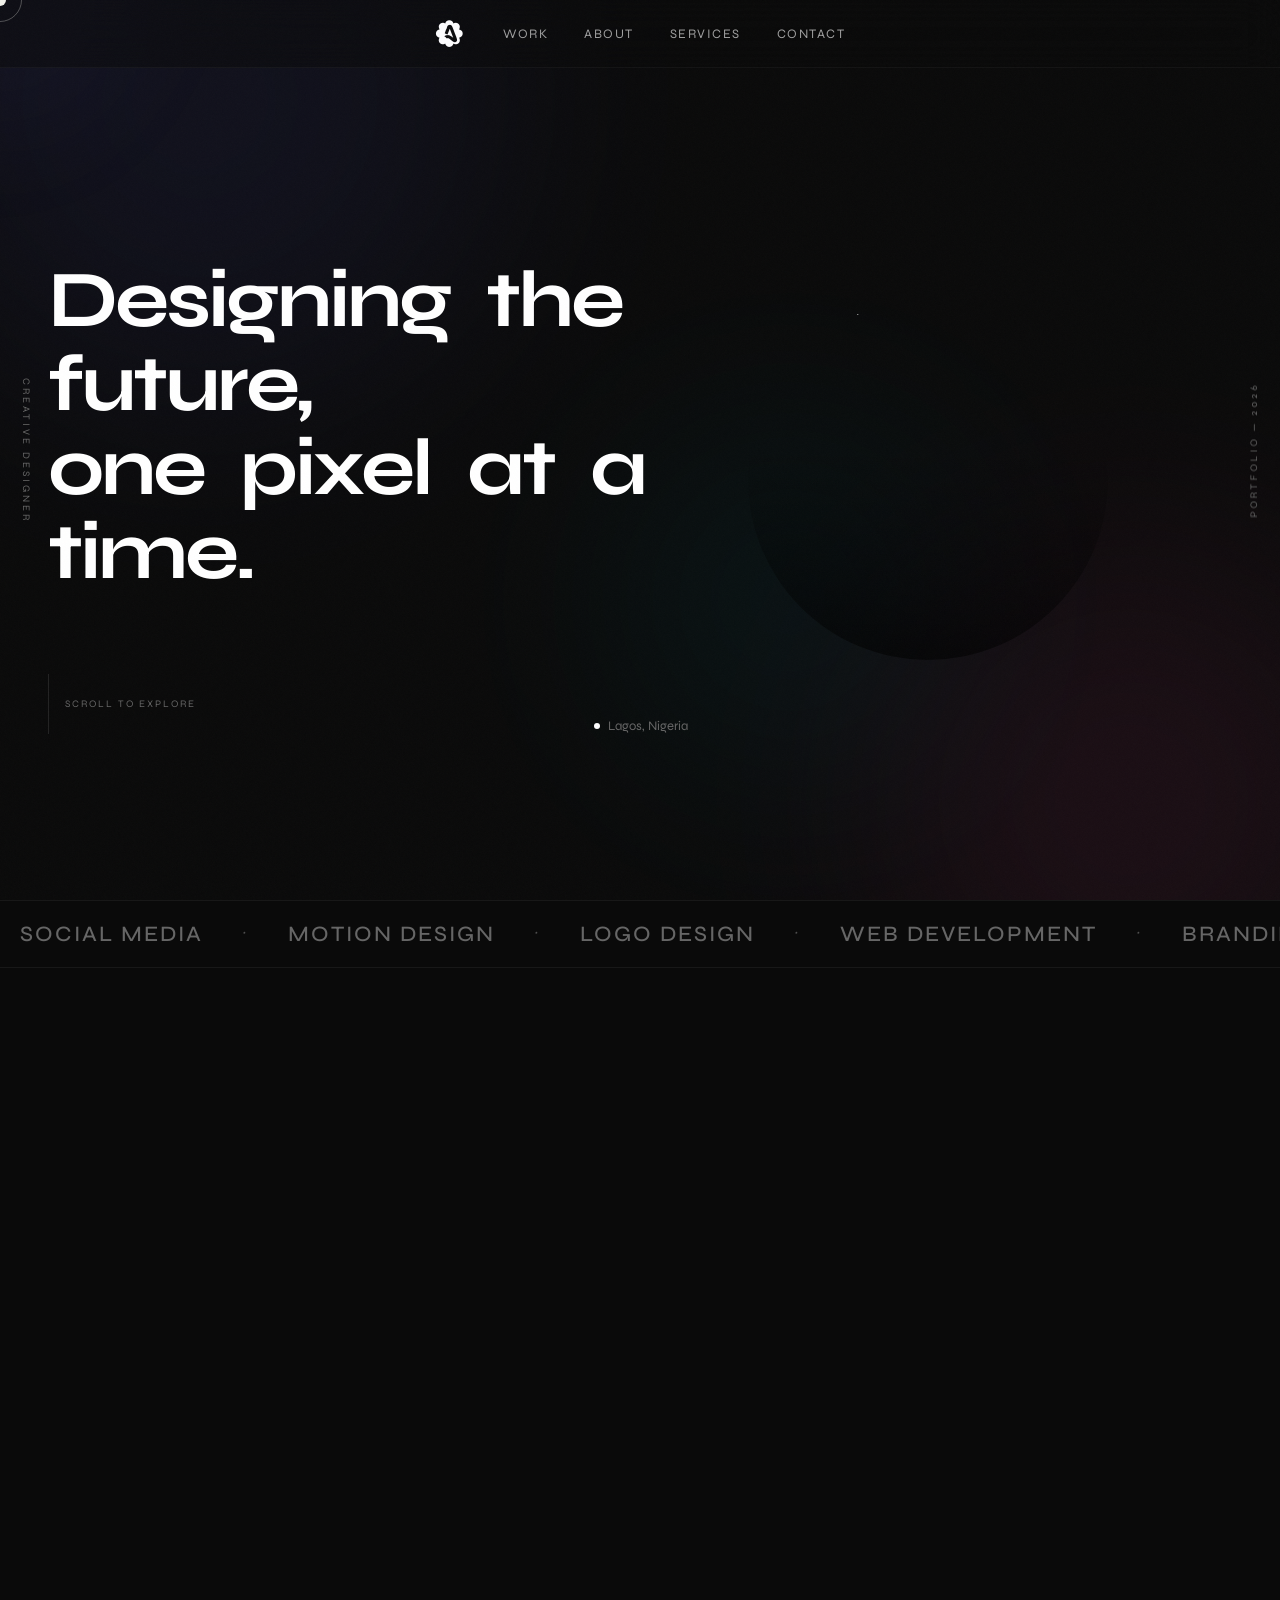
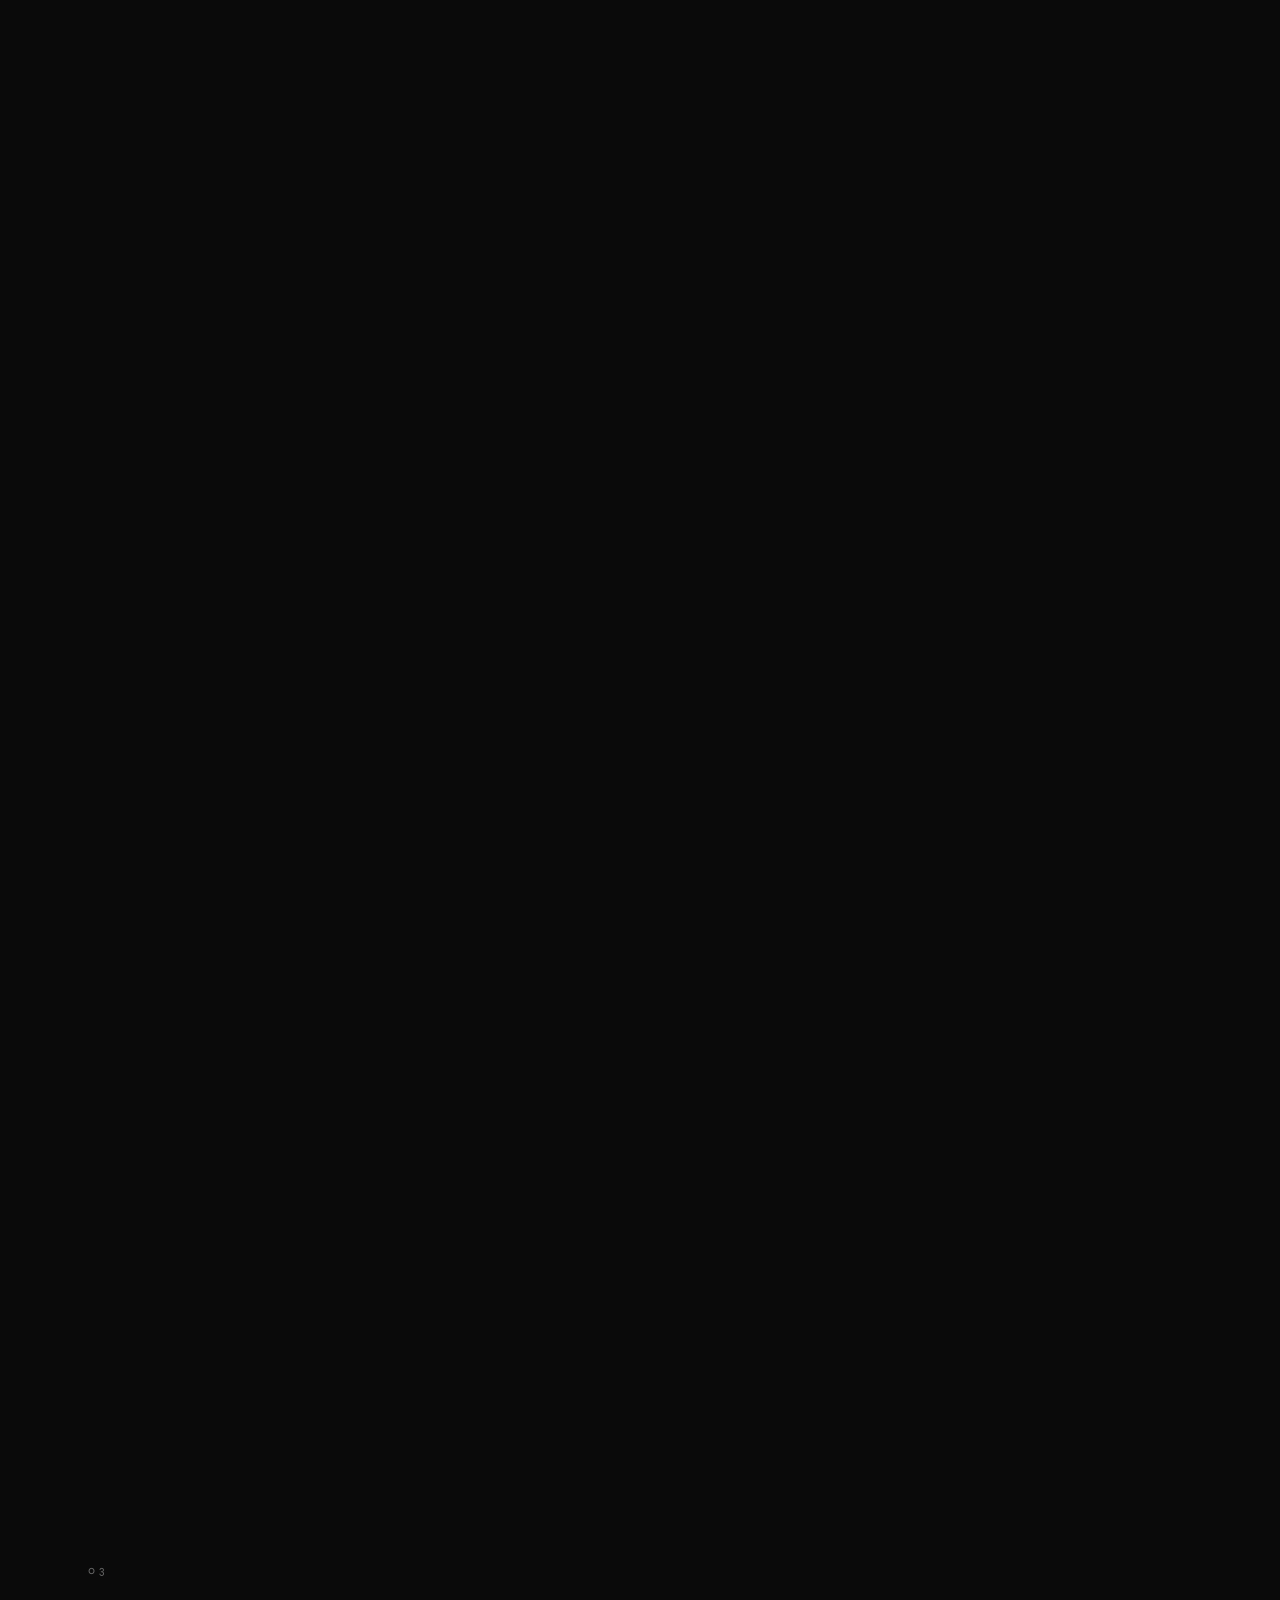
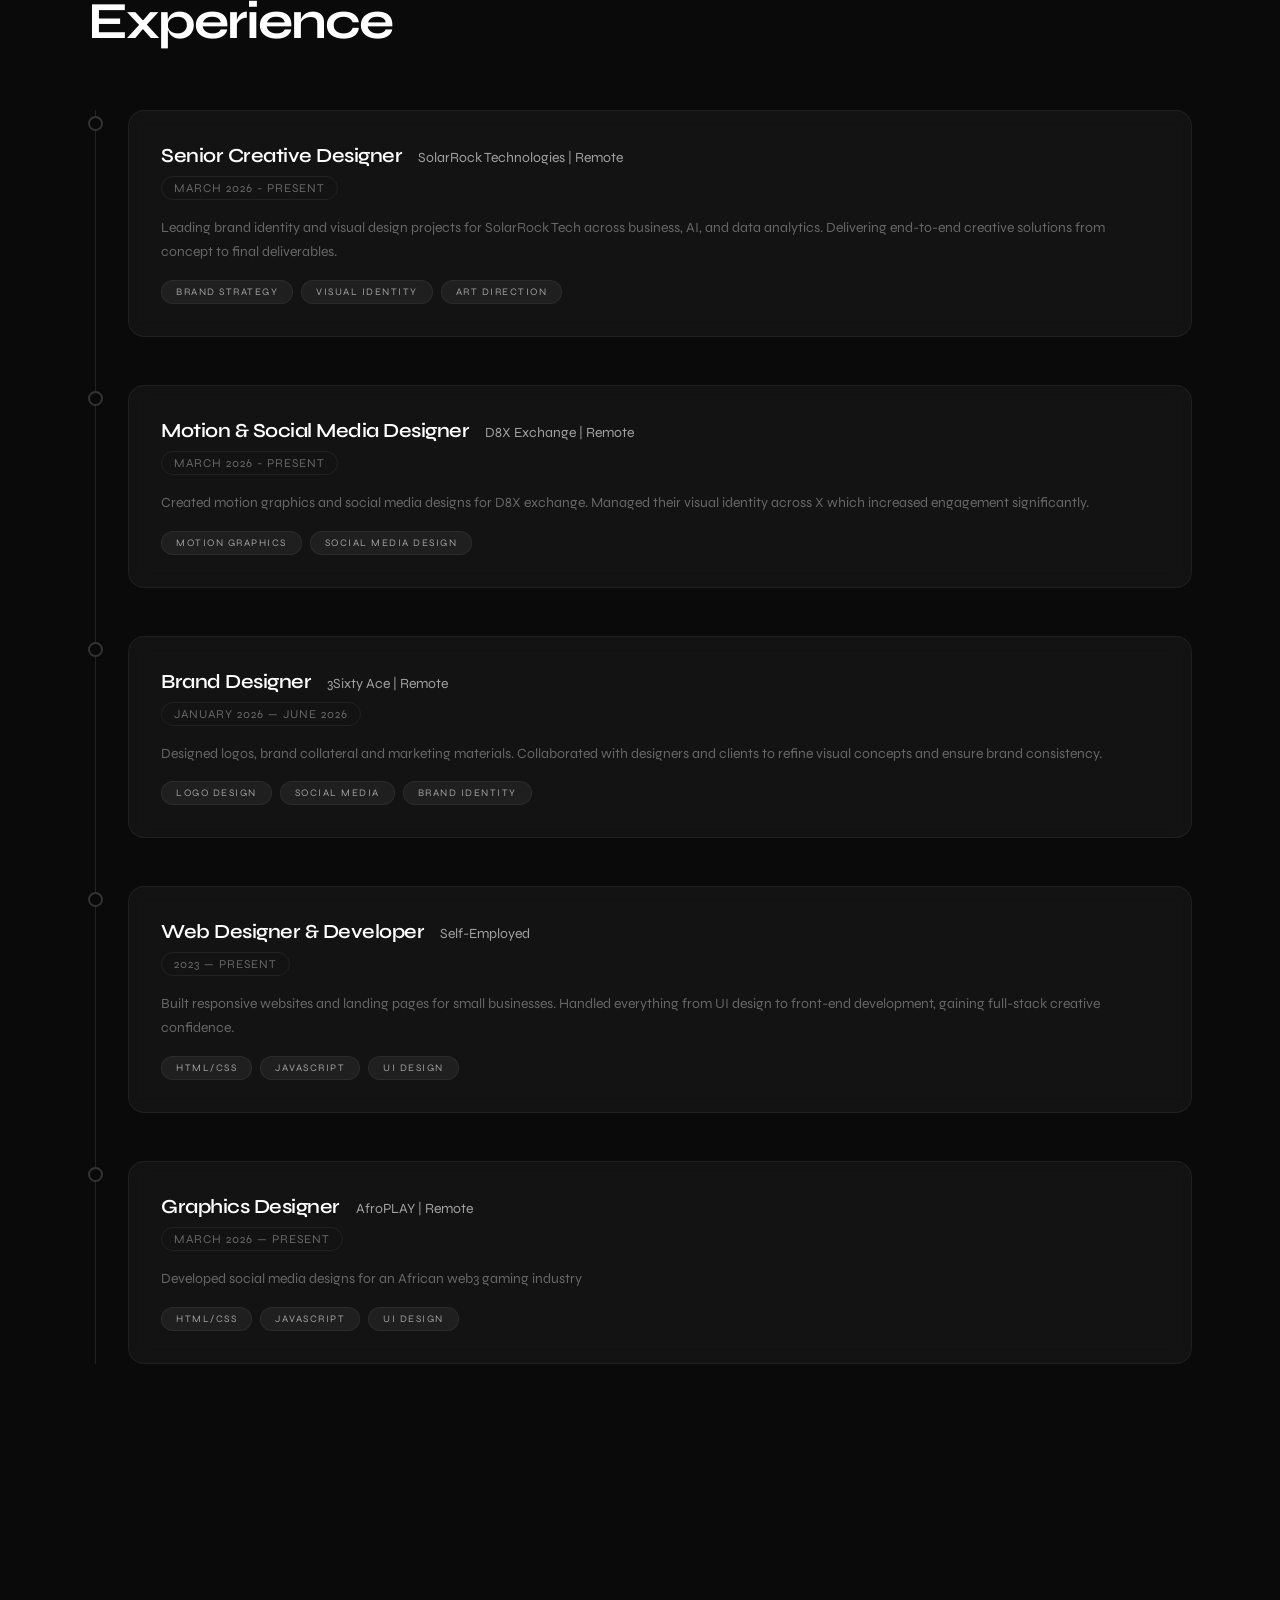
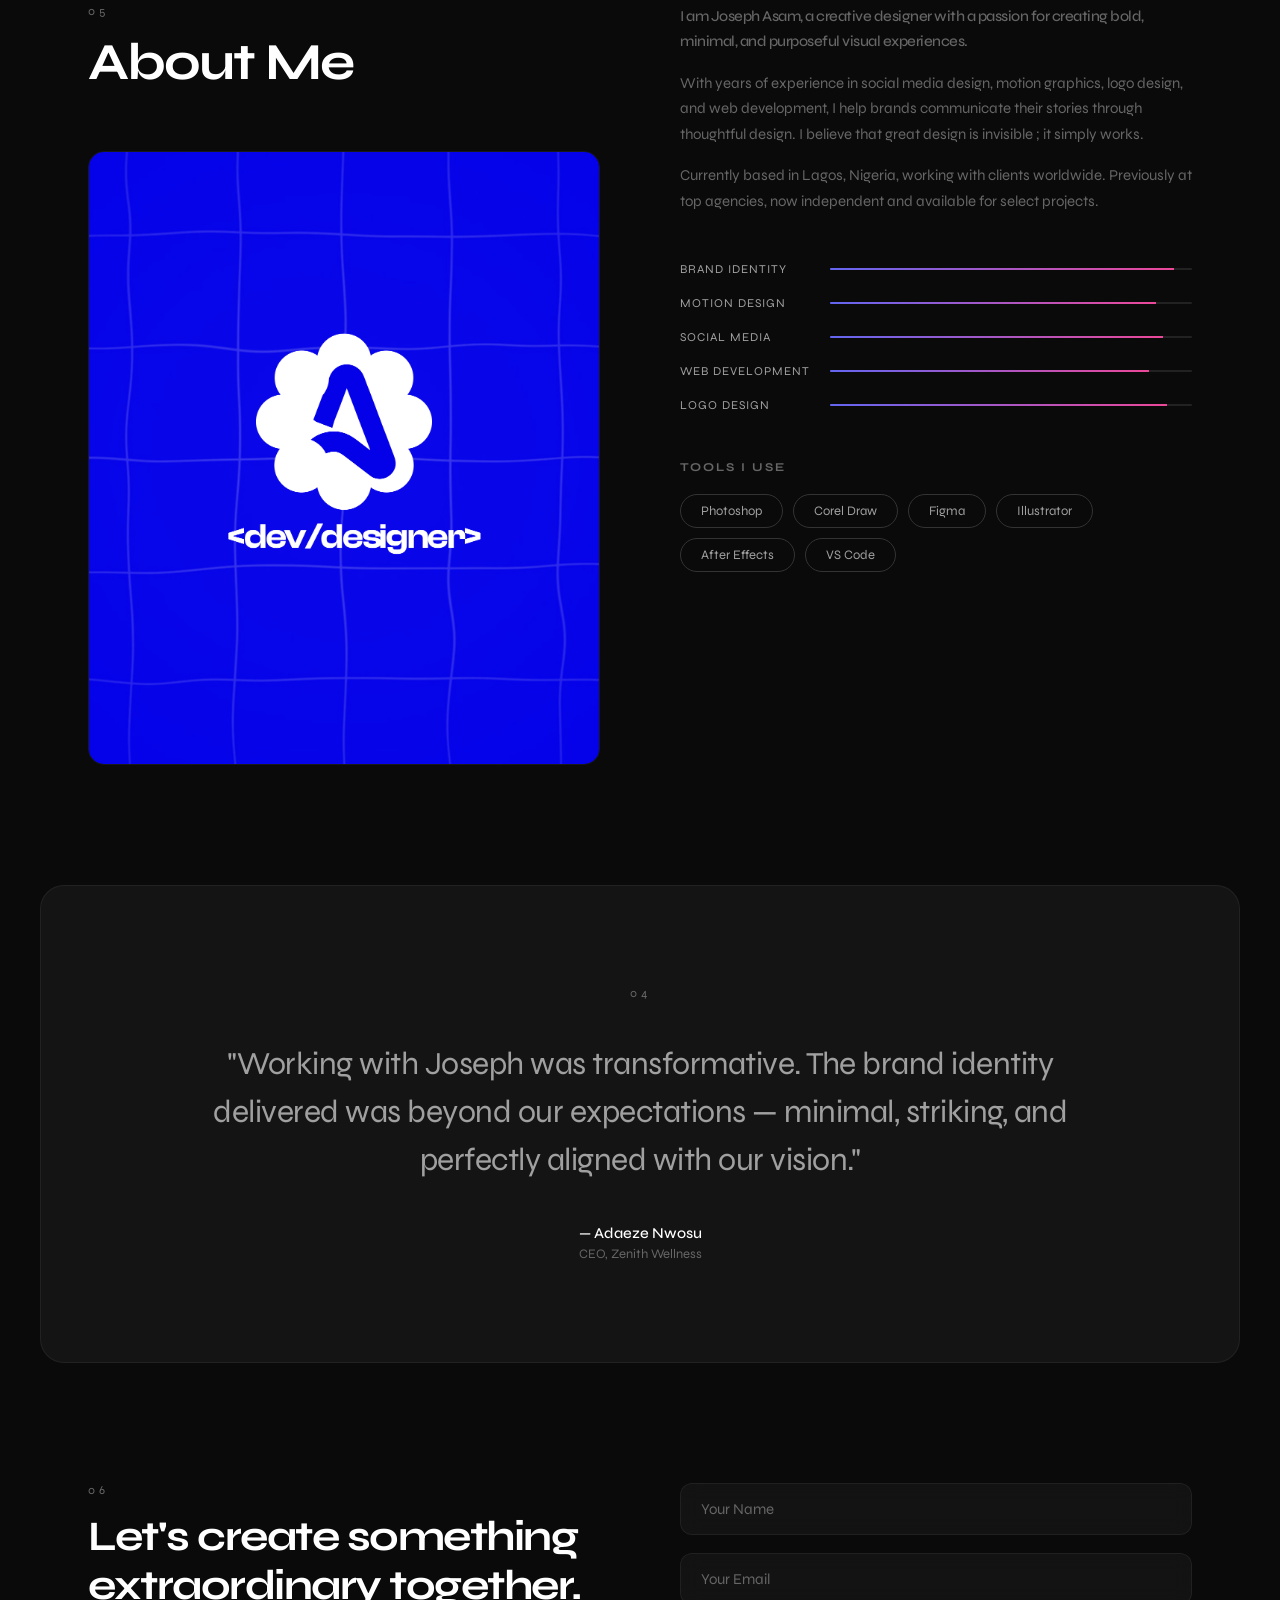
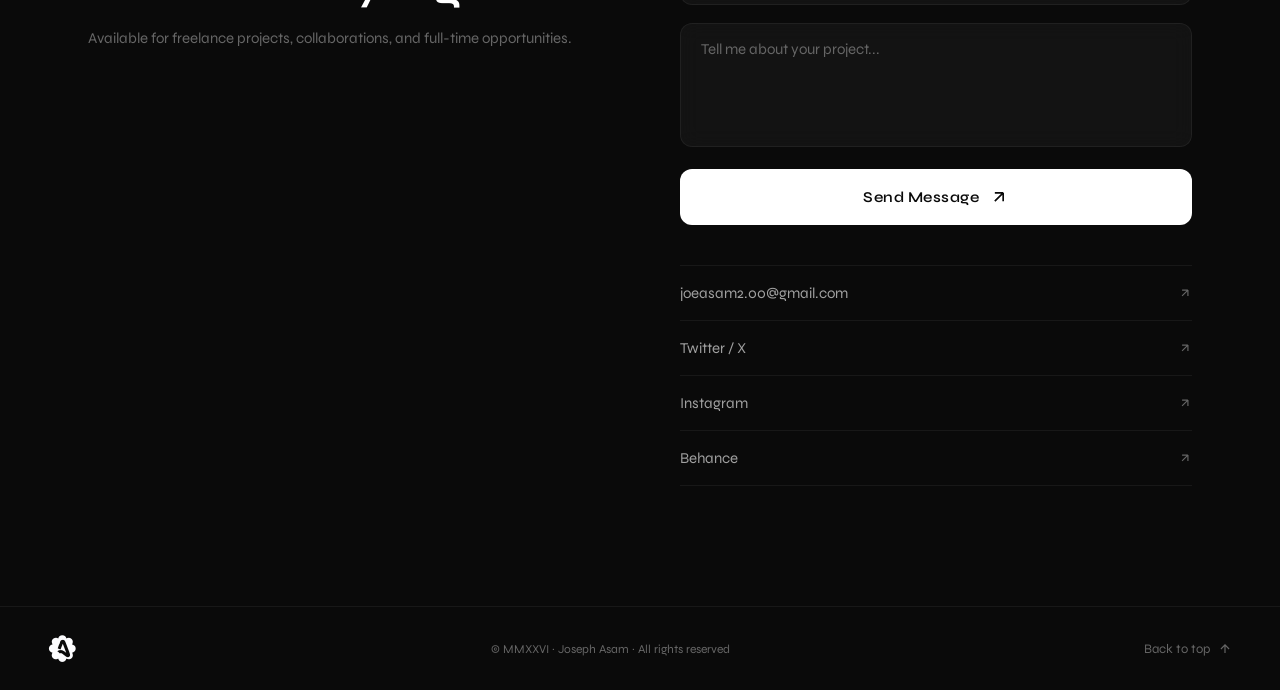
==== commit d2b9953c: "kk" ====
--- a/project.html
+++ b/project.html
@@ -2610,6 +2610,107 @@
       }
     });
   </script>
+
+  <!-- Lightbox -->
+  <div class="lightbox" id="lightbox">
+    <button class="lightbox-close" id="lightbox-close" aria-label="Close">
+      <svg width="24" height="24" viewBox="0 0 24 24" fill="none" stroke="currentColor" stroke-width="2">
+        <path d="M18 6L6 18M6 6l12 12" />
+      </svg>
+    </button>
+    <button class="lightbox-prev" id="lightbox-prev" aria-label="Previous image">
+      <svg width="24" height="24" viewBox="0 0 24 24" fill="none" stroke="currentColor" stroke-width="2">
+        <path d="M15 18l-6-6 6-6" />
+      </svg>
+    </button>
+    <button class="lightbox-next" id="lightbox-next" aria-label="Next image">
+      <svg width="24" height="24" viewBox="0 0 24 24" fill="none" stroke="currentColor" stroke-width="2">
+        <path d="M9 18l6-6-6-6" />
+      </svg>
+    </button>
+    <div class="lightbox-content">
+      <img id="lightbox-img" src="" alt="" />
+    </div>
+    <div class="lightbox-counter" id="lightbox-counter"></div>
+  </div>
+
+  <script>
+    // Lightbox functionality
+    const lightbox = document.getElementById('lightbox');
+    const lightboxImg = document.getElementById('lightbox-img');
+    const lightboxClose = document.getElementById('lightbox-close');
+    const lightboxPrev = document.getElementById('lightbox-prev');
+    const lightboxNext = document.getElementById('lightbox-next');
+    const lightboxCounter = document.getElementById('lightbox-counter');
+    let currentLightboxIndex = 0;
+    let lightboxImages = [];
+
+    function openLightbox(images, index) {
+      lightboxImages = images;
+      currentLightboxIndex = index;
+      updateLightboxImage();
+      lightbox.classList.add('active');
+      document.body.style.overflow = 'hidden';
+    }
+
+    function closeLightbox() {
+      lightbox.classList.remove('active');
+      document.body.style.overflow = '';
+    }
+
+    function updateLightboxImage() {
+      lightboxImg.src = lightboxImages[currentLightboxIndex];
+      lightboxImg.alt = `Image ${currentLightboxIndex + 1}`;
+      lightboxCounter.textContent = `${currentLightboxIndex + 1} / ${lightboxImages.length}`;
+      lightboxPrev.style.display = lightboxImages.length > 1 ? 'flex' : 'none';
+      lightboxNext.style.display = lightboxImages.length > 1 ? 'flex' : 'none';
+    }
+
+    function nextLightboxImage() {
+      currentLightboxIndex = (currentLightboxIndex + 1) % lightboxImages.length;
+      updateLightboxImage();
+    }
+
+    function prevLightboxImage() {
+      currentLightboxIndex = (currentLightboxIndex - 1 + lightboxImages.length) % lightboxImages.length;
+      updateLightboxImage();
+    }
+
+    lightboxClose.addEventListener('click', closeLightbox);
+    lightboxNext.addEventListener('click', nextLightboxImage);
+    lightboxPrev.addEventListener('click', prevLightboxImage);
+
+    lightbox.addEventListener('click', (e) => {
+      if (e.target === lightbox || e.target.classList.contains('lightbox-content')) {
+        closeLightbox();
+      }
+    });
+
+    document.addEventListener('keydown', (e) => {
+      if (!lightbox.classList.contains('active')) return;
+      if (e.key === 'Escape') closeLightbox();
+      if (e.key === 'ArrowRight') nextLightboxImage();
+      if (e.key === 'ArrowLeft') prevLightboxImage();
+    });
+
+    // Attach click handlers to gallery images
+    function initGalleryLightbox() {
+      const galleryItems = document.querySelectorAll('.project-gallery-item');
+      const images = [];
+      galleryItems.forEach(item => {
+        const img = item.querySelector('img');
+        if (img) images.push(img.src);
+      });
+
+      galleryItems.forEach((item, index) => {
+        item.style.cursor = 'zoom-in';
+        item.addEventListener('click', () => openLightbox(images, index));
+      });
+    }
+
+    // Wait for gallery to render then init
+    setTimeout(initGalleryLightbox, 100);
+  </script>
 </body>
 
 </html>
--- a/styles.css
+++ b/styles.css
@@ -2270,4 +2270,161 @@
   .project-nav-title {
     font-size: 14px
   }
+}
+
+/* LIGHTBOX */
+.lightbox {
+  position: fixed;
+  inset: 0;
+  z-index: 10001;
+  background: rgba(0, 0, 0, 0.95);
+  backdrop-filter: blur(20px);
+  -webkit-backdrop-filter: blur(20px);
+  display: flex;
+  align-items: center;
+  justify-content: center;
+  opacity: 0;
+  visibility: hidden;
+  transition: opacity .4s var(--ease-out-expo), visibility .4s
+}
+
+.lightbox.active {
+  opacity: 1;
+  visibility: visible
+}
+
+.lightbox-content {
+  max-width: 90vw;
+  max-height: 85vh;
+  display: flex;
+  align-items: center;
+  justify-content: center
+}
+
+.lightbox-content img {
+  max-width: 100%;
+  max-height: 85vh;
+  object-fit: contain;
+  border-radius: 8px;
+  box-shadow: 0 20px 60px rgba(0, 0, 0, 0.5);
+  transition: transform .4s var(--ease-out-expo)
+}
+
+.lightbox.active .lightbox-content img {
+  animation: lightboxZoomIn .4s var(--ease-out-expo)
+}
+
+@keyframes lightboxZoomIn {
+  from {
+    transform: scale(0.9);
+    opacity: 0
+  }
+  to {
+    transform: scale(1);
+    opacity: 1
+  }
+}
+
+.lightbox-close {
+  position: absolute;
+  top: 24px;
+  right: 24px;
+  width: 48px;
+  height: 48px;
+  border-radius: 50%;
+  border: 1px solid rgba(255, 255, 255, 0.15);
+  background: rgba(255, 255, 255, 0.05);
+  color: #fff;
+  display: flex;
+  align-items: center;
+  justify-content: center;
+  cursor: pointer;
+  transition: all .3s var(--ease-out-expo);
+  z-index: 10
+}
+
+.lightbox-close:hover {
+  background: rgba(255, 255, 255, 0.15);
+  border-color: rgba(255, 255, 255, 0.3);
+  transform: rotate(90deg)
+}
+
+.lightbox-prev,
+.lightbox-next {
+  position: absolute;
+  top: 50%;
+  transform: translateY(-50%);
+  width: 48px;
+  height: 48px;
+  border-radius: 50%;
+  border: 1px solid rgba(255, 255, 255, 0.15);
+  background: rgba(255, 255, 255, 0.05);
+  color: #fff;
+  display: flex;
+  align-items: center;
+  justify-content: center;
+  cursor: pointer;
+  transition: all .3s var(--ease-out-expo);
+  z-index: 10
+}
+
+.lightbox-prev {
+  left: 24px
+}
+
+.lightbox-next {
+  right: 24px
+}
+
+.lightbox-prev:hover,
+.lightbox-next:hover {
+  background: rgba(255, 255, 255, 0.15);
+  border-color: rgba(255, 255, 255, 0.3)
+}
+
+.lightbox-prev:hover {
+  transform: translateY(-50%) translateX(-3px)
+}
+
+.lightbox-next:hover {
+  transform: translateY(-50%) translateX(3px)
+}
+
+.lightbox-counter {
+  position: absolute;
+  bottom: 24px;
+  left: 50%;
+  transform: translateX(-50%);
+  font-size: 13px;
+  letter-spacing: 2px;
+  color: rgba(255, 255, 255, 0.5);
+  font-family: var(--font-main)
+}
+
+@media(max-width:768px) {
+  .lightbox-close {
+    top: 16px;
+    right: 16px;
+    width: 40px;
+    height: 40px
+  }
+
+  .lightbox-prev,
+  .lightbox-next {
+    width: 40px;
+    height: 40px
+  }
+
+  .lightbox-prev {
+    left: 12px
+  }
+
+  .lightbox-next {
+    right: 12px
+  }
+
+  .lightbox-counter {
+    bottom: 16px;
+    font-size: 12px
+  }
 }
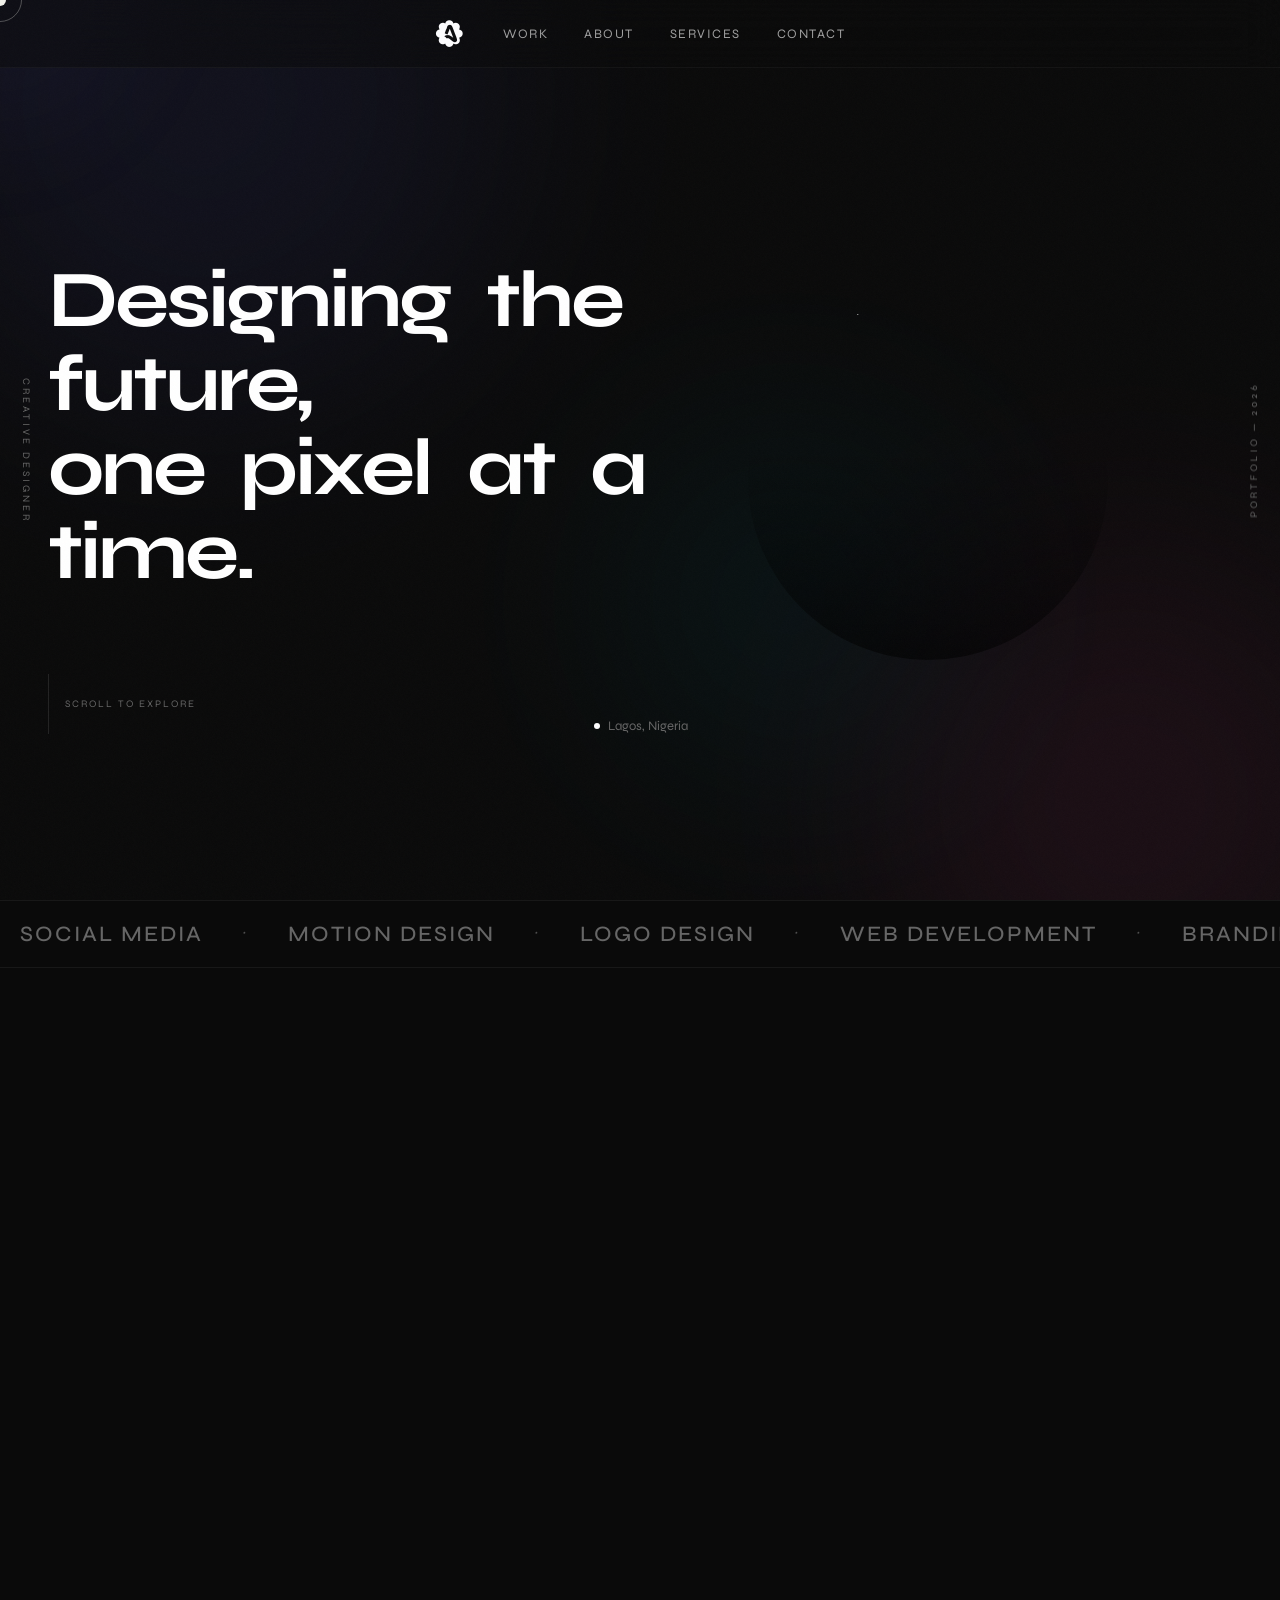
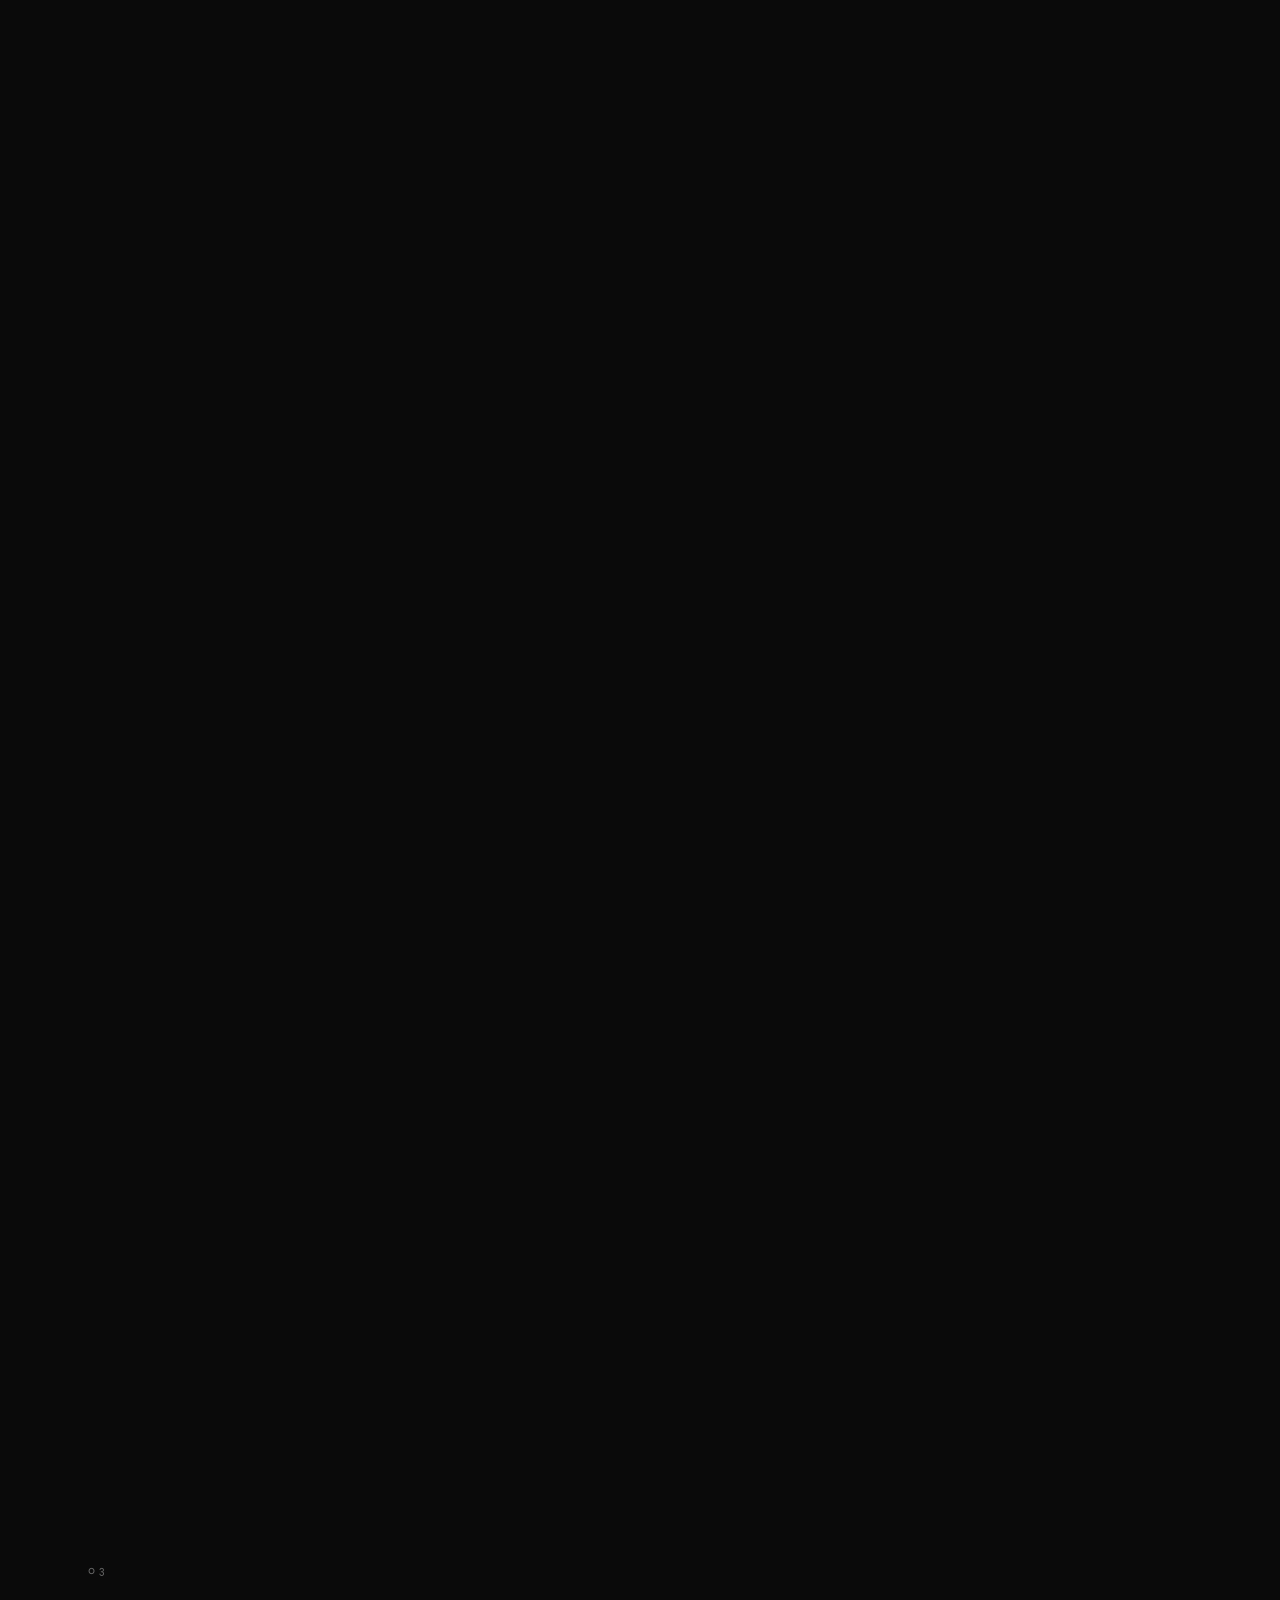
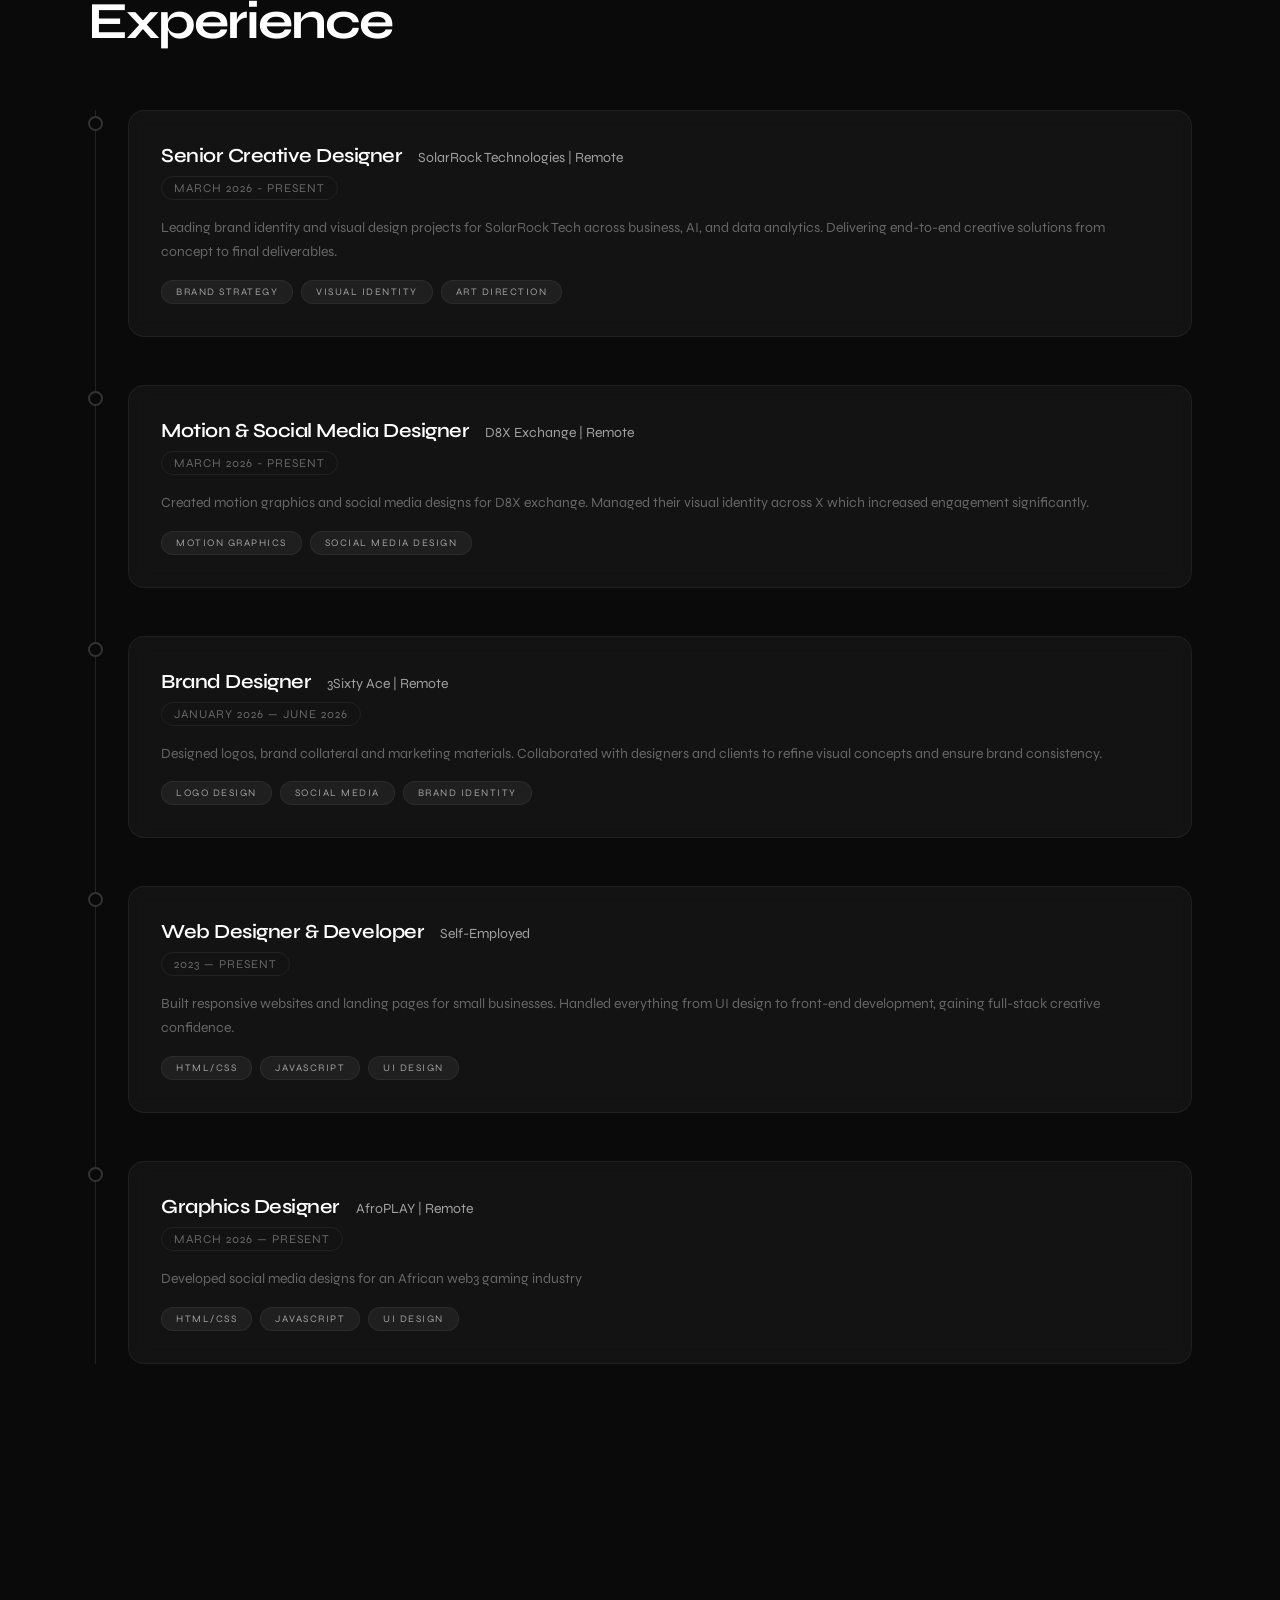
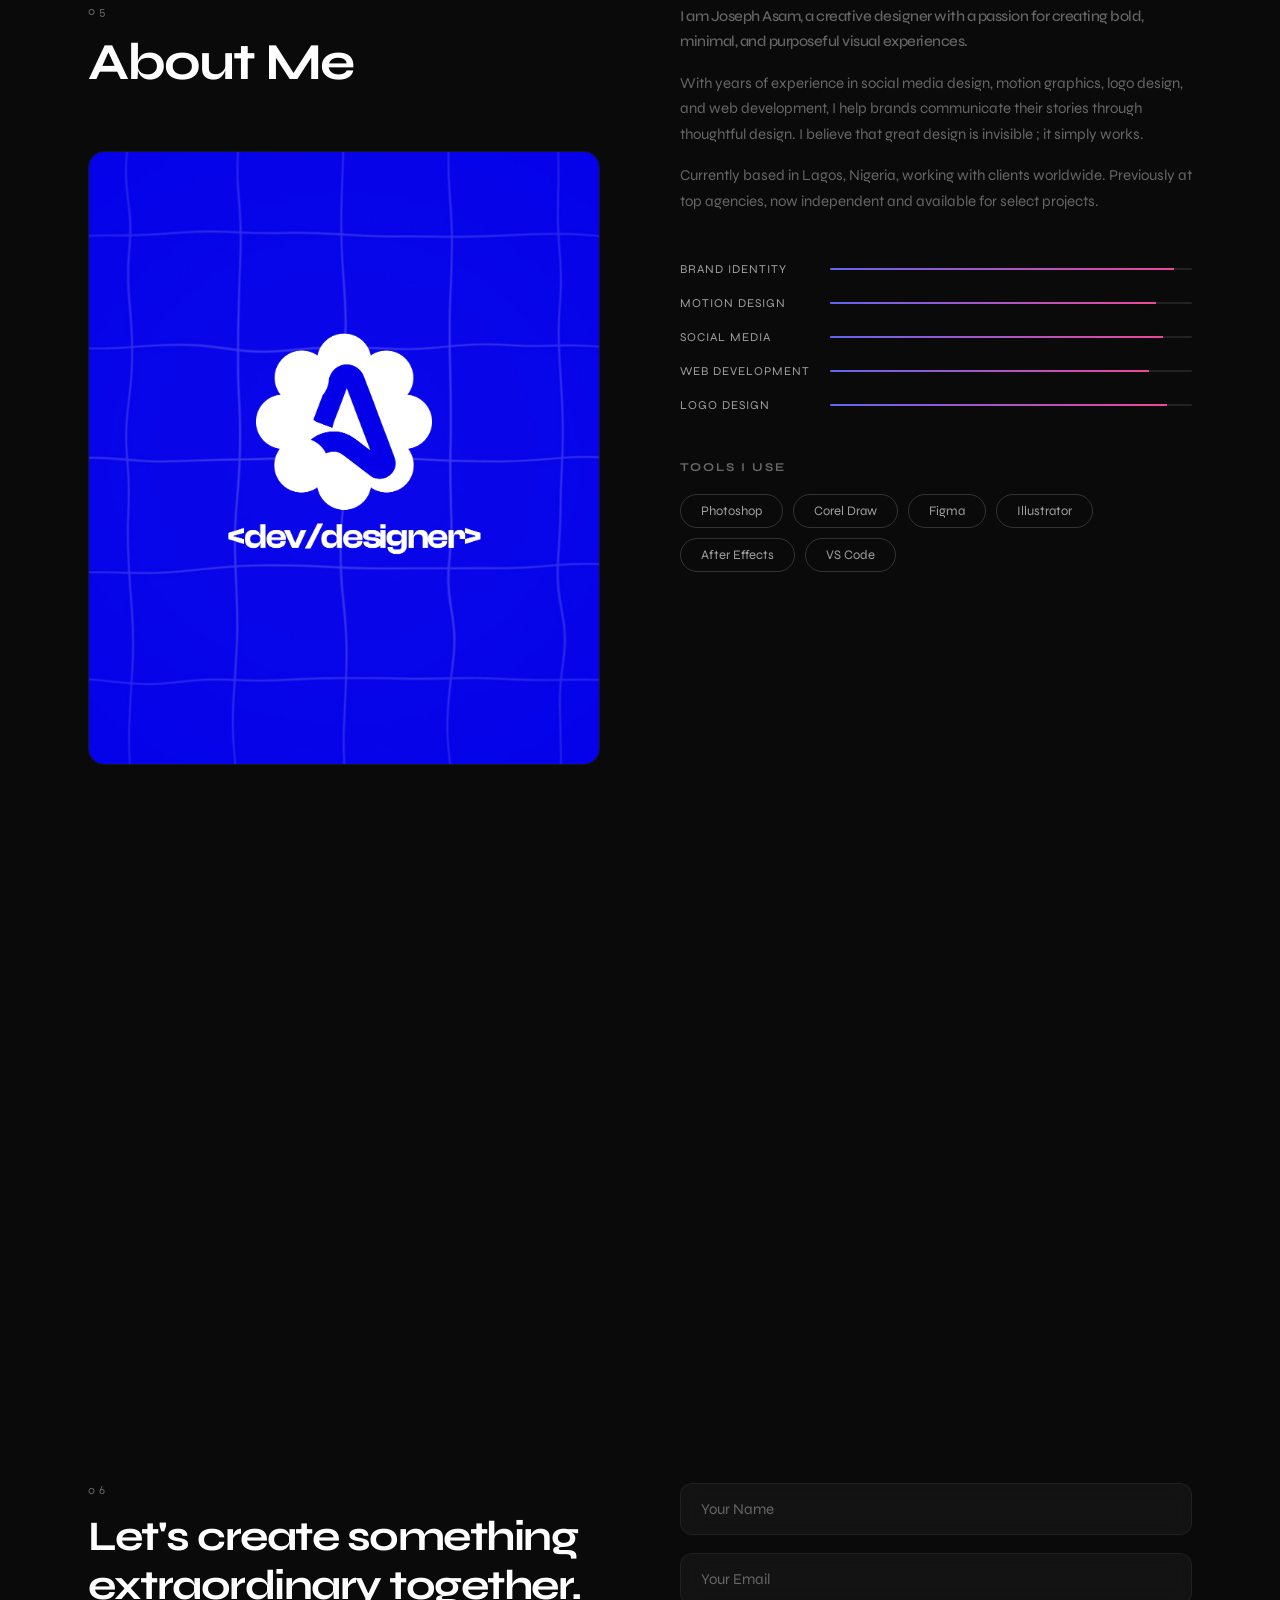
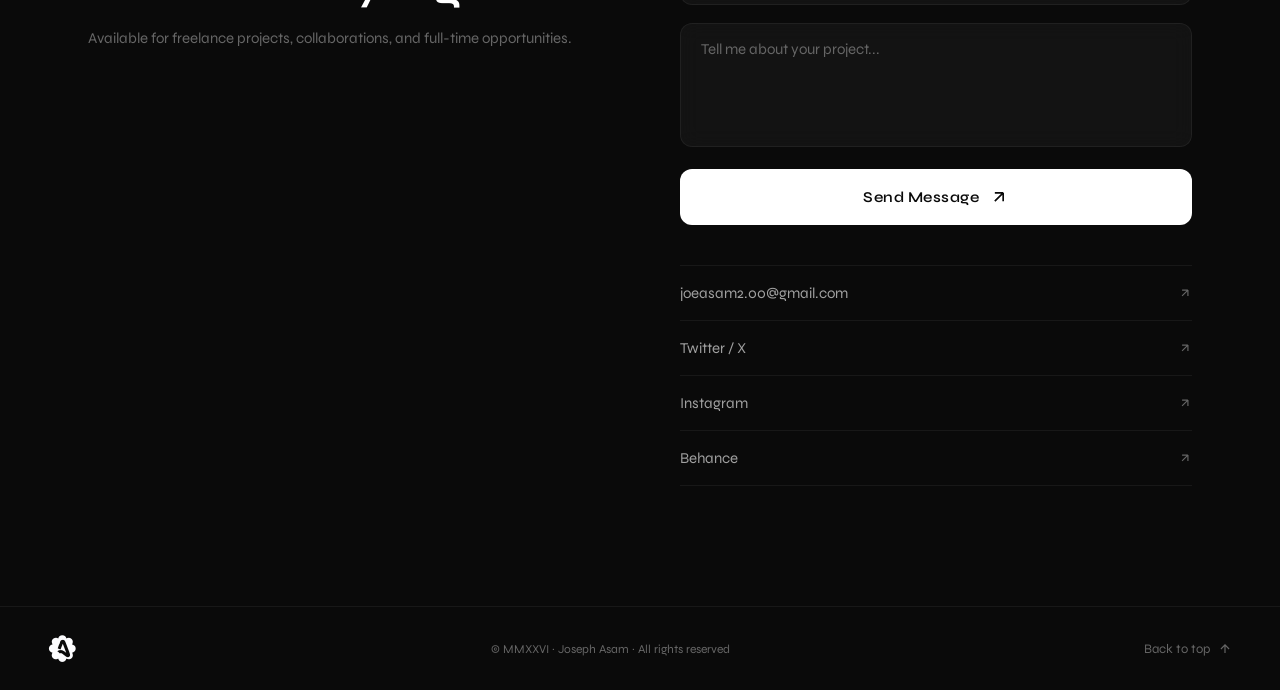
==== commit 3af06454: "jk" ====
--- a/project.html
+++ b/project.html
@@ -10,2284 +10,6 @@
   <link href="https://fonts.googleapis.com/css2?family=Syne:wght@400..800&display=swap" rel="stylesheet">
   <link rel="stylesheet" href="styles.css" />
 </head>
-
-<style>
-  /* RESET */
-  *,
-  *::before,
-  *::after {
-    box-sizing: border-box;
-    margin: 0;
-    padding: 0
-  }
-
-  :root {
-    --bg: #0a0a0a;
-    --bg-card: #141414;
-    --surface: #1c1c1c;
-    --border: rgba(255, 255, 255, 0.06);
-    --border-hover: rgba(255, 255, 255, 0.12);
-    --text-primary: #f5f5f5;
-    --text-secondary: #a0a0a0;
-    --text-muted: #666;
-    --accent: #e8e8e8;
-    --glass-bg: rgba(255, 255, 255, 0.04);
-    --glass-border: rgba(255, 255, 255, 0.08);
-    --glass-blur: 20px;
-    --font-main: 'Syne', sans-serif;
-    --font-display: 'Syne', sans-serif;
-    --ease-out-expo: cubic-bezier(0.16, 1, 0.3, 1);
-  }
-
-  html {
-    scroll-behavior: smooth;
-    scrollbar-width: thin;
-    scrollbar-color: #333 #0a0a0a
-  }
-
-  body {
-    font-family: var(--font-main);
-    background: var(--bg);
-    color: var(--text-primary);
-    overflow-x: hidden;
-    cursor: none;
-    -webkit-font-smoothing: antialiased;
-  }
-
-  a {
-    text-decoration: none;
-    color: inherit;
-    cursor: none
-  }
-
-  button {
-    cursor: none
-  }
-
-  img {
-    display: block;
-    width: 100%;
-    height: 100%;
-    object-fit: cover
-  }
-
-  ::selection {
-    background: rgba(255, 255, 255, 0.15);
-    color: #fff
-  }
-
-  ::-webkit-scrollbar {
-    width: 5px
-  }
-
-  ::-webkit-scrollbar-track {
-    background: #0a0a0a
-  }
-
-  ::-webkit-scrollbar-thumb {
-    background: #333;
-    border-radius: 10px
-  }
-
-  /* LOADER */
-  .loader {
-    position: fixed;
-    inset: 0;
-    z-index: 9999;
-    background: #0a0a0a;
-    display: flex;
-    align-items: center;
-    justify-content: center;
-    transition: opacity .8s var(--ease-out-expo), visibility .8s
-  }
-
-  .loader.hidden {
-    opacity: 0;
-    visibility: hidden;
-    pointer-events: none
-  }
-
-  .loader-inner {
-    display: flex;
-    flex-direction: column;
-    align-items: center;
-    gap: 28px
-  }
-
-  .loader-text {
-    font-family: var(--font-display);
-    color: #fff;
-    font-size: 13px;
-    letter-spacing: 10px;
-    font-weight: 300
-  }
-
-  .loader-line {
-    width: 120px;
-    height: 1px;
-    background: #222;
-    position: relative;
-    overflow: hidden
-  }
-
-  .loader-line::after {
-    content: '';
-    position: absolute;
-    left: -100%;
-    top: 0;
-    width: 100%;
-    height: 100%;
-    background: #fff;
-    animation: loaderSlide 1.2s ease-in-out infinite
-  }
-
-  @keyframes loaderSlide {
-    0% {
-      left: -100%
-    }
-
-    50% {
-      left: 0
-    }
-
-    100% {
-      left: 100%
-    }
-  }
-
-  /* CUSTOM CURSOR */
-  .cursor {
-    position: fixed;
-    top: 0;
-    left: 0;
-    width: 12px;
-    height: 12px;
-    background: #fff;
-    border-radius: 50%;
-    pointer-events: none;
-    z-index: 10000;
-    mix-blend-mode: difference;
-    transform: translate(-50%, -50%);
-    transition: width .35s var(--ease-out-expo), height .35s var(--ease-out-expo), background .3s
-  }
-
-  .cursor.hover {
-    width: 60px;
-    height: 60px;
-    background: rgba(255, 255, 255, 0.2)
-  }
-
-  .cursor-follower {
-    position: fixed;
-    top: 0;
-    left: 0;
-    width: 44px;
-    height: 44px;
-    border: 1px solid rgba(255, 255, 255, 0.3);
-    border-radius: 50%;
-    pointer-events: none;
-    z-index: 9999;
-    mix-blend-mode: difference;
-    transform: translate(-50%, -50%);
-    transition: width .5s var(--ease-out-expo), height .5s var(--ease-out-expo), border-color .3s, border-width .3s
-  }
-
-  .cursor-follower.hover {
-    width: 80px;
-    height: 80px;
-    border-color: rgba(255, 255, 255, 0.5);
-    border-width: 2px
-  }
-
-  @media(max-width:768px) {
-
-    .cursor,
-    .cursor-follower {
-      display: none
-    }
-
-    body,
-    a,
-    button {
-      cursor: auto
-    }
-  }
-
-  /* GLOW ORB */
-  .glow-orb {
-    position: fixed;
-    width: 400px;
-    height: 400px;
-    border-radius: 50%;
-    background: radial-gradient(circle, rgba(120, 120, 255, 0.06) 0%, transparent 70%);
-    pointer-events: none;
-    z-index: 1;
-    transform: translate(-50%, -50%);
-    transition: left .8s var(--ease-out-expo), top .8s var(--ease-out-expo);
-    filter: blur(40px)
-  }
-
-  /* NOISE OVERLAY */
-  .noise-overlay {
-    position: fixed;
-    inset: 0;
-    z-index: 9000;
-    pointer-events: none;
-    opacity: 0.025;
-    background-image: url("data:image/svg+xml,%3Csvg viewBox='0 0 256 256' xmlns='http://www.w3.org/2000/svg'%3E%3Cfilter id='n'%3E%3CfeTurbulence type='fractalNoise' baseFrequency='0.9' numOctaves='4' stitchTiles='stitch'/%3E%3C/filter%3E%3Crect width='100%25' height='100%25' filter='url(%23n)'/%3E%3C/svg%3E");
-    background-repeat: repeat;
-    background-size: 128px 128px
-  }
-
-  /* NAV - GLASSMORPHISM */
-  .nav {
-    position: fixed;
-    top: 0;
-    left: 0;
-    right: 0;
-    z-index: 1000;
-    display: flex;
-    justify-content: center;
-    align-items: center;
-    padding: 20px 48px;
-    background: rgba(10, 10, 10, 0.5);
-    backdrop-filter: blur(var(--glass-blur));
-    -webkit-backdrop-filter: blur(var(--glass-blur));
-    border-bottom: 1px solid rgba(255, 255, 255, 0.04);
-    transition: padding .5s var(--ease-out-expo), border-color .4s, background .5s
-  }
-
-  .nav.scrolled {
-    padding: 14px 48px;
-    border-bottom: 1px solid rgba(255, 255, 255, 0.08);
-    background: rgba(10, 10, 10, 0.75)
-  }
-
-  .nav-logo {
-    font-family: var(--font-display);
-    font-size: 22px;
-    font-weight: 700;
-    color: #fff;
-    letter-spacing: -1px;
-    margin-right: 40px
-  }
-
-  .nav-links {
-    display: flex;
-    gap: 36px
-  }
-
-  .nav-link {
-    font-size: 13px;
-    font-weight: 400;
-    color: var(--text-secondary);
-    letter-spacing: 1.5px;
-    text-transform: uppercase;
-    position: relative;
-    transition: color .3s
-  }
-
-  .nav-link:hover {
-    color: #fff
-  }
-
-  .nav-link::after {
-    content: '';
-    position: absolute;
-    bottom: -4px;
-    left: 0;
-    width: 0;
-    height: 1px;
-    background: #fff;
-    transition: width .4s var(--ease-out-expo)
-  }
-
-  .nav-link:hover::after {
-    width: 100%
-  }
-
-  /* HAMBURGER */
-  .nav-hamburger {
-    display: none;
-    flex-direction: column;
-    justify-content: center;
-    gap: 6px;
-    width: 32px;
-    height: 32px;
-    background: none;
-    border: none;
-    padding: 0;
-    position: absolute;
-    right: 48px;
-    z-index: 1100
-  }
-
-  .hamburger-line {
-    width: 100%;
-    height: 2px;
-    background: #fff;
-    border-radius: 2px;
-    transition: transform .4s var(--ease-out-expo), opacity .3s
-  }
-
-  .nav-hamburger.active .hamburger-line:first-child {
-    transform: translateY(4px) rotate(45deg)
-  }
-
-  .nav-hamburger.active .hamburger-line:last-child {
-    transform: translateY(-4px) rotate(-45deg)
-  }
-
-  /* MOBILE MENU */
-  .mobile-menu {
-    position: fixed;
-    inset: 0;
-    z-index: 999;
-    background: rgba(10, 10, 10, 0.95);
-    backdrop-filter: blur(30px);
-    -webkit-backdrop-filter: blur(30px);
-    display: flex;
-    align-items: center;
-    justify-content: center;
-    opacity: 0;
-    visibility: hidden;
-    transition: opacity .6s var(--ease-out-expo), visibility .6s
-  }
-
-  .mobile-menu.active {
-    opacity: 1;
-    visibility: visible
-  }
-
-  .mobile-menu-inner {
-    text-align: center;
-    display: flex;
-    flex-direction: column;
-    gap: 28px
-  }
-
-  .mobile-link {
-    font-family: var(--font-display);
-    font-size: clamp(36px, 8vw, 56px);
-    font-weight: 700;
-    color: #fff;
-    letter-spacing: -1px;
-    display: block;
-    opacity: 0;
-    transform: translateY(30px);
-    transition: opacity .5s, transform .5s var(--ease-out-expo), color .3s
-  }
-
-  .mobile-menu.active .mobile-link {
-    opacity: 1;
-    transform: translateY(0)
-  }
-
-  .mobile-menu.active .mobile-link:nth-child(1) {
-    transition-delay: .1s
-  }
-
-  .mobile-menu.active .mobile-link:nth-child(2) {
-    transition-delay: .15s
-  }
-
-  .mobile-menu.active .mobile-link:nth-child(3) {
-    transition-delay: .2s
-  }
-
-  .mobile-menu.active .mobile-link:nth-child(4) {
-    transition-delay: .25s
-  }
-
-  .mobile-link:hover {
-    color: var(--text-secondary)
-  }
-
-  .mobile-menu-footer {
-    margin-top: 40px;
-    display: flex;
-    flex-direction: column;
-    gap: 16px;
-    align-items: center;
-    opacity: 0;
-    transition: opacity .5s .35s
-  }
-
-  .mobile-menu.active .mobile-menu-footer {
-    opacity: 1
-  }
-
-  .mobile-menu-footer a {
-    color: var(--text-muted);
-    font-size: 14px;
-    transition: color .3s
-  }
-
-  .mobile-menu-footer a:hover {
-    color: #fff
-  }
-
-  .mobile-socials {
-    display: flex;
-    gap: 24px
-  }
-
-  /* SIDE TEXT */
-  .side-text {
-    position: fixed;
-    z-index: 50;
-    font-size: 10px;
-    letter-spacing: 3px;
-    text-transform: uppercase;
-    color: var(--text-muted);
-    writing-mode: vertical-rl
-  }
-
-  .side-text-left {
-    left: 20px;
-    top: 50%;
-    transform: translateY(-50%)
-  }
-
-  .side-text-right {
-    right: 20px;
-    top: 50%;
-    transform: translateY(-50%) rotate(180deg)
-  }
-
-  @media(max-width:1024px) {
-    .side-text {
-      display: none
-    }
-  }
-
-  /* HERO */
-  .hero {
-    min-height: 100vh;
-    display: flex;
-    align-items: center;
-    padding: 140px 48px 80px;
-    position: relative;
-    overflow: hidden;
-    gap: 60px
-  }
-
-  .hero-bg-shapes {
-    position: absolute;
-    inset: 0;
-    overflow: hidden;
-    z-index: 0
-  }
-
-  .hero-shape {
-    position: absolute;
-    border-radius: 50%;
-    filter: blur(120px);
-    opacity: 0.08
-  }
-
-  .hero-shape-1 {
-    width: 600px;
-    height: 600px;
-    background: #6366f1;
-    top: -200px;
-    left: -100px;
-    animation: floatShape 20s ease-in-out infinite
-  }
-
-  .hero-shape-2 {
-    width: 500px;
-    height: 500px;
-    background: #ec4899;
-    bottom: -150px;
-    right: -100px;
-    animation: floatShape 25s ease-in-out infinite reverse
-  }
-
-  .hero-shape-3 {
-    width: 300px;
-    height: 300px;
-    background: #06b6d4;
-    top: 50%;
-    left: 50%;
-    animation: floatShape 18s ease-in-out infinite 5s
-  }
-
-  @keyframes floatShape {
-
-    0%,
-    100% {
-      transform: translate(0, 0) scale(1)
-    }
-
-    25% {
-      transform: translate(30px, -40px) scale(1.05)
-    }
-
-    50% {
-      transform: translate(-20px, 30px) scale(0.95)
-    }
-
-    75% {
-      transform: translate(40px, 20px) scale(1.02)
-    }
-  }
-
-  .hero-content {
-    flex: 1;
-    max-width: 640px;
-    position: relative;
-    z-index: 2
-  }
-
-  .hero-tag {
-    display: flex;
-    align-items: center;
-    gap: 16px;
-    font-size: 11px;
-    letter-spacing: 3px;
-    text-transform: uppercase;
-    color: var(--text-muted);
-    margin-bottom: 32px;
-    font-weight: 400
-  }
-
-  .hero-tag-line {
-    width: 40px;
-    height: 1px;
-    background: var(--text-muted)
-  }
-
-  .hero-title {
-    font-family: var(--font-display);
-    font-size: clamp(38px, 6.5vw, 80px);
-    font-weight: 700;
-    line-height: 1.05;
-    letter-spacing: -3px;
-    color: #fff
-  }
-
-  .hero-line {
-    display: block;
-    overflow: hidden
-  }
-
-  .hero-word {
-    display: inline-block;
-    margin-right: 0.25em
-  }
-
-  .hero-bottom {
-    display: flex;
-    justify-content: space-between;
-    align-items: flex-end;
-    margin-top: 80px
-  }
-
-  .hero-scroll {
-    display: flex;
-    align-items: center;
-    gap: 16px;
-    font-size: 10px;
-    letter-spacing: 2px;
-    text-transform: uppercase;
-    color: var(--text-muted)
-  }
-
-  .scroll-indicator {
-    width: 1px;
-    height: 60px;
-    background: #222;
-    position: relative;
-    overflow: hidden
-  }
-
-  .scroll-line {
-    position: absolute;
-    top: -100%;
-    left: 0;
-    width: 100%;
-    height: 100%;
-    background: #fff;
-    animation: scrollDown 2s ease-in-out infinite
-  }
-
-  @keyframes scrollDown {
-    0% {
-      top: -100%
-    }
-
-    50% {
-      top: 100%
-    }
-
-    100% {
-      top: 100%
-    }
-  }
-
-  .hero-location {
-    display: flex;
-    align-items: center;
-    gap: 8px;
-    font-size: 13px;
-    color: var(--text-muted)
-  }
-
-  .location-dot {
-    width: 6px;
-    height: 6px;
-    background: #fff;
-    border-radius: 50%;
-    animation: pulse 2s ease-in-out infinite
-  }
-
-  @keyframes pulse {
-
-    0%,
-    100% {
-      opacity: 1;
-      transform: scale(1)
-    }
-
-    50% {
-      opacity: .5;
-      transform: scale(1.5)
-    }
-  }
-
-  .hero-image-wrapper {
-    width: 360px;
-    height: 360px;
-    flex-shrink: 0;
-    z-index: 1
-  }
-
-  .hero-image {
-    width: 100%;
-    height: 100%;
-    position: relative;
-    overflow: hidden;
-    border-radius: 50%;
-    transition: transform .4s var(--ease-out-expo)
-  }
-
-  .hero-image-overlay {
-    position: absolute;
-    inset: 0;
-    background: linear-gradient(180deg, transparent 40%, rgba(0, 0, 0, 0.6) 100%)
-  }
-
-  /* MARQUEE */
-  .marquee-section {
-    padding: 20px 0;
-    border-top: 1px solid var(--border);
-    border-bottom: 1px solid var(--border);
-    overflow: hidden
-  }
-
-  .marquee-track {
-    display: flex;
-    width: max-content;
-    animation: marquee 30s linear infinite
-  }
-
-  .marquee-content {
-    display: flex;
-    align-items: center;
-    gap: 0;
-    white-space: nowrap
-  }
-
-  .marquee-content span {
-    font-family: var(--font-display);
-    font-size: clamp(14px, 2vw, 22px);
-    font-weight: 500;
-    letter-spacing: 2px;
-    text-transform: uppercase;
-    color: var(--text-muted);
-    padding: 0 20px;
-    transition: color .3s
-  }
-
-  .marquee-content span:hover {
-    color: #fff
-  }
-
-  .marquee-dot {
-    font-size: 6px !important;
-    color: var(--text-muted) !important
-  }
-
-  @keyframes marquee {
-    0% {
-      transform: translateX(0)
-    }
-
-    100% {
-      transform: translateX(-50%)
-    }
-  }
-
-  /* SECTIONS */
-  .section {
-    padding: 120px 48px;
-    max-width: 1200px;
-    margin: 0 auto
-  }
-
-  .section-header {
-    margin-bottom: 60px
-  }
-
-  .section-number {
-    font-family: var(--font-display);
-    font-size: 12px;
-    letter-spacing: 4px;
-    color: var(--text-muted);
-    display: block;
-    margin-bottom: 16px
-  }
-
-  .section-title {
-    font-family: var(--font-display);
-    font-size: clamp(28px, 5vw, 52px);
-    font-weight: 700;
-    letter-spacing: -2px;
-    line-height: 1.1;
-    color: #fff
-  }
-
-  /* SERVICES */
-  .services-grid {
-    display: grid;
-    grid-template-columns: repeat(2, 1fr);
-    gap: 24px
-  }
-
-  .service-card {
-    padding: 40px 32px;
-    border: 1px solid var(--border);
-    border-radius: 16px;
-    background: var(--glass-bg);
-    backdrop-filter: blur(10px);
-    -webkit-backdrop-filter: blur(10px);
-    transition: transform .5s var(--ease-out-expo), border-color .4s, background .4s
-  }
-
-  .service-card:hover {
-    transform: translateY(-6px);
-    border-color: var(--border-hover);
-    background: rgba(255, 255, 255, 0.06)
-  }
-
-  .service-icon {
-    width: 56px;
-    height: 56px;
-    display: flex;
-    align-items: center;
-    justify-content: center;
-    border: 1px solid var(--border);
-    border-radius: 14px;
-    margin-bottom: 24px;
-    color: var(--text-secondary);
-    transition: border-color .3s, color .3s
-  }
-
-  .service-card:hover .service-icon {
-    border-color: var(--border-hover);
-    color: #fff
-  }
-
-  .service-title {
-    font-family: var(--font-display);
-    font-size: 20px;
-    font-weight: 600;
-    letter-spacing: -0.5px;
-    margin-bottom: 12px;
-    color: #fff
-  }
-
-  .service-desc {
-    font-size: 14px;
-    line-height: 1.7;
-    color: var(--text-muted)
-  }
-
-  @media(max-width:768px) {
-    .services-grid {
-      grid-template-columns: 1fr
-    }
-  }
-
-  /* PROJECTS */
-  .projects-grid {
-    display: grid;
-    grid-template-columns: repeat(2, 1fr);
-    gap: 28px
-  }
-
-  .project-card {
-    display: block;
-    border-radius: 16px;
-    overflow: hidden;
-    background: var(--bg-card);
-    border: 1px solid var(--border);
-    transition: transform .6s var(--ease-out-expo), box-shadow .6s var(--ease-out-expo), border-color .4s
-  }
-
-  .project-card:hover {
-    transform: translateY(-8px);
-    box-shadow: 0 30px 60px rgba(0, 0, 0, 0.3);
-    border-color: var(--border-hover)
-  }
-
-  .project-card-large {
-    grid-column: span 2
-  }
-
-  .project-image {
-    position: relative;
-    overflow: hidden;
-    aspect-ratio: 16/10
-  }
-
-  .project-card-large .project-image {
-    aspect-ratio: 21/10
-  }
-
-  .project-image img {
-    transition: transform 1.2s var(--ease-out-expo)
-  }
-
-  .project-card:hover .project-image img {
-    transform: scale(1.05)
-  }
-
-  .project-image-overlay {
-    position: absolute;
-    inset: 0;
-    background: rgba(0, 0, 0, 0.5);
-    display: flex;
-    align-items: center;
-    justify-content: center;
-    opacity: 0;
-    transition: opacity .5s
-  }
-
-  .project-card:hover .project-image-overlay {
-    opacity: 1
-  }
-
-  .project-view {
-    color: #fff;
-    font-size: 12px;
-    letter-spacing: 3px;
-    text-transform: uppercase;
-    border: 1px solid rgba(255, 255, 255, 0.3);
-    padding: 12px 32px;
-    border-radius: 100px;
-    transition: background .3s, border-color .3s
-  }
-
-  .project-card:hover .project-view:hover {
-    background: #fff;
-    color: #0a0a0a;
-    border-color: #fff
-  }
-
-  .project-info {
-    padding: 24px
-  }
-
-  .project-tags {
-    display: flex;
-    gap: 8px;
-    margin-bottom: 12px;
-    flex-wrap: wrap
-  }
-
-  .project-tags span {
-    font-size: 10px;
-    letter-spacing: 2px;
-    text-transform: uppercase;
-    color: var(--text-muted);
-    background: rgba(255, 255, 255, 0.05);
-    padding: 4px 12px;
-    border-radius: 100px;
-    border: 1px solid var(--border)
-  }
-
-  .project-title {
-    font-family: var(--font-display);
-    font-size: 20px;
-    font-weight: 600;
-    letter-spacing: -0.5px;
-    margin-bottom: 8px;
-    color: #fff
-  }
-
-  .project-desc {
-    font-size: 14px;
-    line-height: 1.6;
-    color: var(--text-muted)
-  }
-
-  /* ABOUT */
-  .about-layout {
-    display: grid;
-    grid-template-columns: 1fr 1fr;
-    gap: 80px;
-    align-items: start
-  }
-
-  .about-image {
-    border-radius: 16px;
-    overflow: hidden;
-    aspect-ratio: 5/6;
-    border: 1px solid var(--border)
-  }
-
-  .about-lead {
-    font-family: var(--font-display);
-    font-size: 20px;
-    font-weight: 500;
-    line-height: 1.4;
-    letter-spacing: -0.5px;
-    margin-bottom: 24px;
-    color: #fff
-  }
-
-  .about-text p {
-    font-size: 15px;
-    line-height: 1.7;
-    color: var(--text-muted);
-    margin-bottom: 16px
-  }
-
-  .about-skills {
-    margin-top: 48px
-  }
-
-  .skill-item {
-    display: flex;
-    align-items: center;
-    gap: 20px;
-    margin-bottom: 20px
-  }
-
-  .skill-name {
-    font-size: 12px;
-    letter-spacing: 1px;
-    text-transform: uppercase;
-    color: var(--text-secondary);
-    min-width: 130px;
-    flex-shrink: 0
-  }
-
-  .skill-bar {
-    flex: 1;
-    height: 2px;
-    background: #222;
-    border-radius: 1px;
-    overflow: hidden
-  }
-
-  .skill-fill {
-    height: 100%;
-    background: linear-gradient(90deg, #6366f1, #ec4899);
-    width: 0;
-    transition: width 1.5s var(--ease-out-expo)
-  }
-
-  .about-tools {
-    margin-top: 48px
-  }
-
-  .about-tools h4 {
-    font-size: 12px;
-    letter-spacing: 2px;
-    text-transform: uppercase;
-    color: var(--text-muted);
-    margin-bottom: 20px
-  }
-
-  .tools-grid {
-    display: flex;
-    flex-wrap: wrap;
-    gap: 10px
-  }
-
-  .tools-grid span {
-    font-size: 13px;
-    padding: 8px 20px;
-    border: 1px solid #333;
-    border-radius: 100px;
-    color: var(--text-secondary);
-    transition: all .3s
-  }
-
-  .tools-grid span:hover {
-    background: #fff;
-    color: #0a0a0a;
-    border-color: #fff
-  }
-
-  /* TESTIMONIAL */
-  .testimonial-section {
-    background: var(--bg-card);
-    border: 1px solid var(--border);
-    border-radius: 24px;
-    color: #fff;
-    max-width: 1200px;
-    margin: 0 auto 0;
-    padding: 100px 60px
-  }
-
-  .testimonial-inner {
-    max-width: 900px;
-    margin: 0 auto;
-    text-align: center
-  }
-
-  .testimonial-quote {
-    font-family: var(--font-display);
-    font-size: clamp(20px, 3vw, 32px);
-    font-weight: 400;
-    line-height: 1.5;
-    letter-spacing: -0.5px;
-    margin: 40px 0;
-    color: var(--text-secondary)
-  }
-
-  .testimonial-author {
-    display: flex;
-    flex-direction: column;
-    gap: 4px
-  }
-
-  .author-name {
-    font-size: 15px;
-    font-weight: 500;
-    color: #fff
-  }
-
-  .author-role {
-    font-size: 13px;
-    color: var(--text-muted)
-  }
-
-  /* CONTACT */
-  .contact-layout {
-    display: grid;
-    grid-template-columns: 1fr 1fr;
-    gap: 80px;
-    align-items: start
-  }
-
-  .contact-title {
-    font-family: var(--font-display);
-    font-size: clamp(26px, 4vw, 42px);
-    font-weight: 700;
-    line-height: 1.15;
-    letter-spacing: -1.5px;
-    margin-top: 16px;
-    margin-bottom: 16px;
-    color: #fff
-  }
-
-  .contact-subtitle {
-    font-size: 15px;
-    color: var(--text-muted);
-    line-height: 1.6
-  }
-
-  .contact-form {
-    display: flex;
-    flex-direction: column;
-    gap: 18px
-  }
-
-  .form-group input,
-  .form-group textarea {
-    width: 100%;
-    padding: 16px 20px;
-    border: 1px solid var(--border);
-    border-radius: 12px;
-    font-family: var(--font-main);
-    font-size: 15px;
-    background: var(--glass-bg);
-    backdrop-filter: blur(10px);
-    -webkit-backdrop-filter: blur(10px);
-    outline: none;
-    transition: border-color .3s, box-shadow .3s;
-    color: #fff;
-  }
-
-  .form-group input::placeholder,
-  .form-group textarea::placeholder {
-    color: var(--text-muted)
-  }
-
-  .form-group input:focus,
-  .form-group textarea:focus {
-    border-color: rgba(255, 255, 255, 0.2);
-    box-shadow: 0 0 0 3px rgba(255, 255, 255, 0.03)
-  }
-
-  .form-group textarea {
-    resize: none
-  }
-
-  .submit-btn {
-    display: flex;
-    align-items: center;
-    justify-content: center;
-    gap: 10px;
-    width: 100%;
-    padding: 18px 32px;
-    background: #fff;
-    color: #0a0a0a;
-    border: none;
-    border-radius: 12px;
-    font-family: var(--font-main);
-    font-size: 15px;
-    font-weight: 600;
-    letter-spacing: 0.5px;
-    transition: all .4s var(--ease-out-expo);
-    position: relative;
-    overflow: hidden
-  }
-
-  .submit-btn:hover {
-    transform: translateY(-2px);
-    box-shadow: 0 10px 30px rgba(255, 255, 255, 0.1)
-  }
-
-  .submit-btn .btn-loading,
-  .submit-btn .btn-success {
-    display: none
-  }
-
-  .submit-btn.loading .btn-text {
-    display: none
-  }
-
-  .submit-btn.loading .btn-loading {
-    display: inline
-  }
-
-  .submit-btn.success .btn-text {
-    display: none
-  }
-
-  .submit-btn.success .btn-loading {
-    display: none
-  }
-
-  .submit-btn.success .btn-success {
-    display: inline
-  }
-
-  .submit-btn.success .btn-arrow {
-    display: none
-  }
-
-  .btn-arrow {
-    transition: transform .3s
-  }
-
-  .submit-btn:hover .btn-arrow {
-    transform: translate(3px, -3px)
-  }
-
-  .contact-links {
-    display: flex;
-    flex-direction: column;
-    gap: 0;
-    margin-top: 40px;
-    border-top: 1px solid var(--border)
-  }
-
-  .contact-link {
-    display: flex;
-    justify-content: space-between;
-    align-items: center;
-    padding: 18px 0;
-    border-bottom: 1px solid var(--border);
-    transition: padding-left .4s var(--ease-out-expo)
-  }
-
-  .contact-link:hover {
-    padding-left: 12px
-  }
-
-  .contact-link span {
-    font-size: 15px;
-    font-weight: 400;
-    color: var(--text-secondary);
-    transition: color .3s
-  }
-
-  .contact-link:hover span {
-    color: #fff
-  }
-
-  .contact-link svg {
-    transition: transform .3s;
-    color: var(--text-muted)
-  }
-
-  .contact-link:hover svg {
-    transform: translate(3px, -3px);
-    color: #fff
-  }
-
-  /* FOOTER */
-  .footer {
-    padding: 28px 48px;
-    border-top: 1px solid var(--border)
-  }
-
-  .footer-inner {
-    display: flex;
-    justify-content: space-between;
-    align-items: center
-  }
-
-  .footer-logo {
-    font-family: var(--font-display);
-    font-size: 20px;
-    font-weight: 700;
-    letter-spacing: -1px;
-    color: #fff
-  }
-
-  .footer-center p {
-    font-size: 12px;
-    color: var(--text-muted)
-  }
-
-  .back-to-top {
-    display: flex;
-    align-items: center;
-    gap: 8px;
-    font-size: 13px;
-    color: var(--text-muted);
-    transition: color .3s
-  }
-
-  .back-to-top:hover {
-    color: #fff
-  }
-
-  .back-to-top svg {
-    transition: transform .3s
-  }
-
-  .back-to-top:hover svg {
-    transform: translateY(-3px)
-  }
-
-  /* ANIMATIONS */
-  .anim-reveal {
-    opacity: 0;
-    transform: translateY(40px);
-    transition: opacity .8s var(--ease-out-expo), transform .8s var(--ease-out-expo)
-  }
-
-  .anim-reveal.visible {
-    opacity: 1;
-    transform: translateY(0)
-  }
-
-  .projects-grid .project-card:nth-child(1) {
-    transition-delay: .05s
-  }
-
-  .projects-grid .project-card:nth-child(2) {
-    transition-delay: .1s
-  }
-
-  .projects-grid .project-card:nth-child(3) {
-    transition-delay: .15s
-  }
-
-  .projects-grid .project-card:nth-child(4) {
-    transition-delay: .2s
-  }
-
-  .projects-grid .project-card:nth-child(5) {
-    transition-delay: .25s
-  }
-
-  .services-grid .service-card:nth-child(1) {
-    transition-delay: .05s
-  }
-
-  .services-grid .service-card:nth-child(2) {
-    transition-delay: .1s
-  }
-
-  .services-grid .service-card:nth-child(3) {
-    transition-delay: .15s
-  }
-
-  .services-grid .service-card:nth-child(4) {
-    transition-delay: .2s
-  }
-
-  .section {
-    opacity: 0;
-    transition: opacity .6s
-  }
-
-  .section.visible {
-    opacity: 1
-  }
-
-  .hero {
-    opacity: 1
-  }
-
-  /* EXPERIENCE */
-  .experience-timeline {
-    position: relative;
-    padding-left: 40px;
-  }
-
-  .experience-timeline::before {
-    content: '';
-    position: absolute;
-    left: 7px;
-    top: 0;
-    bottom: 0;
-    width: 1px;
-    background: #222;
-  }
-
-  .timeline-item {
-    position: relative;
-    padding-bottom: 48px;
-  }
-
-  .timeline-item:last-child {
-    padding-bottom: 0;
-  }
-
-  .timeline-dot {
-    position: absolute;
-    left: -40px;
-    top: 6px;
-    width: 15px;
-    height: 15px;
-    border-radius: 50%;
-    border: 2px solid #333;
-    background: var(--bg);
-    transition: border-color .4s, background .4s, box-shadow .4s;
-    z-index: 1;
-  }
-
-  .timeline-item:hover .timeline-dot {
-    border-color: #fff;
-    background: #fff;
-    box-shadow: 0 0 16px rgba(255, 255, 255, 0.15);
-  }
-
-  .timeline-content {
-    border: 1px solid var(--border);
-    border-radius: 16px;
-    padding: 32px;
-    background: var(--glass-bg);
-    backdrop-filter: blur(10px);
-    -webkit-backdrop-filter: blur(10px);
-    transition: border-color .4s, transform .4s var(--ease-out-expo), background .4s;
-  }
-
-  .timeline-item:hover .timeline-content {
-    border-color: var(--border-hover);
-    transform: translateX(6px);
-    background: rgba(255, 255, 255, 0.06);
-  }
-
-  .timeline-header {
-    display: flex;
-    align-items: baseline;
-    gap: 16px;
-    flex-wrap: wrap;
-    margin-bottom: 8px;
-  }
-
-  .timeline-role {
-    font-family: var(--font-display);
-    font-size: 20px;
-    font-weight: 600;
-    letter-spacing: -0.5px;
-    color: #fff;
-  }
-
-  .timeline-company {
-    font-size: 14px;
-    color: var(--text-secondary);
-  }
-
-  .timeline-date {
-    display: inline-block;
-    font-size: 12px;
-    letter-spacing: 1px;
-    text-transform: uppercase;
-    color: var(--text-muted);
-    margin-bottom: 16px;
-    padding: 4px 12px;
-    border: 1px solid var(--border);
-    border-radius: 100px;
-  }
-
-  .timeline-desc {
-    font-size: 14px;
-    line-height: 1.7;
-    color: var(--text-muted);
-    margin-bottom: 16px;
-  }
-
-  .timeline-tags {
-    display: flex;
-    gap: 8px;
-    flex-wrap: wrap;
-  }
-
-  .timeline-tags span {
-    font-size: 10px;
-    letter-spacing: 1.5px;
-    text-transform: uppercase;
-    color: var(--text-secondary);
-    background: rgba(255, 255, 255, 0.05);
-    padding: 5px 14px;
-    border-radius: 100px;
-    border: 1px solid var(--border);
-    transition: color .3s, border-color .3s;
-  }
-
-  .timeline-item:hover .timeline-tags span {
-    border-color: var(--border-hover);
-    color: #fff;
-  }
-
-  /* PROJECT DETAIL PAGE */
-  .project-detail {
-    padding-top: 100px;
-    min-height: 100vh
-  }
-
-  .project-detail-inner {
-    max-width: 1000px;
-    margin: 0 auto;
-    padding: 0 48px
-  }
-
-  .project-back-link {
-    display: inline-flex;
-    align-items: center;
-    gap: 10px;
-    font-size: 13px;
-    letter-spacing: 1px;
-    text-transform: uppercase;
-    color: var(--text-muted);
-    margin-bottom: 40px;
-    transition: color .3s, padding-left .4s var(--ease-out-expo)
-  }
-
-  .project-back-link:hover {
-    color: #fff;
-    padding-left: 8px
-  }
-
-  .project-back-link svg {
-    transition: transform .3s
-  }
-
-  .project-back-link:hover svg {
-    transform: translateX(-4px)
-  }
-
-  .project-detail-hero {
-    width: 100%;
-    aspect-ratio: 21/10;
-    border-radius: 20px;
-    overflow: hidden;
-    margin-bottom: 60px;
-    border: 1px solid var(--border)
-  }
-
-  .project-detail-hero img {
-    width: 100%;
-    height: 100%;
-    object-fit: cover;
-    transition: transform 1.2s var(--ease-out-expo)
-  }
-
-  .project-detail-hero:hover img {
-    transform: scale(1.03)
-  }
-
-  .project-detail-content {
-    padding-bottom: 80px
-  }
-
-  .project-detail-header {
-    margin-bottom: 32px
-  }
-
-  .project-detail-title {
-    font-family: var(--font-display);
-    font-size: clamp(32px, 5vw, 56px);
-    font-weight: 700;
-    letter-spacing: -2px;
-    line-height: 1.1;
-    color: #fff;
-    margin-bottom: 20px
-  }
-
-  .project-detail-tags {
-    display: flex;
-    gap: 10px;
-    flex-wrap: wrap
-  }
-
-  .project-detail-tags span {
-    font-size: 11px;
-    letter-spacing: 2px;
-    text-transform: uppercase;
-    color: var(--text-muted);
-    background: rgba(255, 255, 255, 0.05);
-    padding: 6px 16px;
-    border-radius: 100px;
-    border: 1px solid var(--border)
-  }
-
-  .project-detail-description {
-    font-size: 18px;
-    line-height: 1.7;
-    color: var(--text-secondary);
-    margin-bottom: 60px;
-    max-width: 800px
-  }
-
-  .project-gallery {
-    display: grid;
-    grid-template-columns: repeat(2, 1fr);
-    gap: 20px;
-    margin-bottom: 80px
-  }
-
-  .project-gallery-item {
-    border-radius: 12px;
-    overflow: hidden;
-    border: 1px solid var(--border);
-    aspect-ratio: 16/10
-  }
-
-  .project-gallery-item img {
-    width: 100%;
-    height: 100%;
-    object-fit: cover;
-    transition: transform 1s var(--ease-out-expo)
-  }
-
-  .project-gallery-item:hover img {
-    transform: scale(1.05)
-  }
-
-  .project-gallery-large {
-    grid-column: span 2;
-    aspect-ratio: 21/10
-  }
-
-
-
-  .project-video {
-    display: grid;
-    grid-template-columns: repeat(2, 1fr);
-    gap: 20px;
-    margin-bottom: 80px
-  }
-
-  .project-video-item {
-    border-radius: 12px;
-    overflow: hidden;
-    border: 1px solid var(--border);
-    aspect-ratio: 16/10
-  }
-
-  .project-video-item video {
-    width: 100%;
-    height: 100%;
-    object-fit: cover;
-    display: block;
-    background: #0a0a0a
-  }
-
-  .project-video-large {
-    grid-column: span 2;
-    aspect-ratio: 21/10
-  }
-
-  @media(max-width:768px) {
-    .project-video {
-      grid-template-columns: 1fr;
-      gap: 16px
-    }
-
-    .project-video-large {
-      grid-column: span 1;
-      aspect-ratio: 16/10
-    }
-  }
-
-  .case-study {
-    margin-bottom: 80px;
-    padding: 48px;
-    background: var(--glass-bg);
-    border: 1px solid var(--border);
-    border-radius: 20px
-  }
-
-  .case-study-heading {
-    font-family: var(--font-display);
-    font-size: 14px;
-    letter-spacing: 4px;
-    text-transform: uppercase;
-    color: var(--text-muted);
-    margin-bottom: 40px;
-    padding-bottom: 20px;
-    border-bottom: 1px solid var(--border)
-  }
-
-  .case-study-section {
-    margin-bottom: 36px
-  }
-
-  .case-study-section:last-child {
-    margin-bottom: 0
-  }
-
-  .case-study-subheading {
-    font-family: var(--font-display);
-    font-size: 20px;
-    font-weight: 600;
-    letter-spacing: -0.5px;
-    color: #fff;
-    margin-bottom: 16px
-  }
-
-  .case-study-section p {
-    font-size: 15px;
-    line-height: 1.8;
-    color: var(--text-muted)
-  }
-
-  .project-tech {
-    margin-bottom: 80px
-  }
-
-  .project-tech-heading {
-    font-family: var(--font-display);
-    font-size: 14px;
-    letter-spacing: 4px;
-    text-transform: uppercase;
-    color: var(--text-muted);
-    margin-bottom: 24px
-  }
-
-  .tech-badges {
-    display: flex;
-    flex-wrap: wrap;
-    gap: 10px
-  }
-
-  .tech-badge {
-    font-size: 13px;
-    padding: 10px 24px;
-    border: 1px solid #333;
-    border-radius: 100px;
-    color: var(--text-secondary);
-    transition: all .3s
-  }
-
-  .tech-badge:hover {
-    background: #fff;
-    color: #0a0a0a;
-    border-color: #fff
-  }
-
-  .project-nav {
-    display: grid;
-    grid-template-columns: 1fr 1fr;
-    gap: 24px;
-    padding-top: 40px;
-    border-top: 1px solid var(--border)
-  }
-
-  .project-nav-link {
-    display: flex;
-    flex-direction: column;
-    gap: 8px;
-    padding: 24px;
-    border: 1px solid var(--border);
-    border-radius: 16px;
-    transition: all .4s var(--ease-out-expo)
-  }
-
-  .project-nav-link:hover {
-    border-color: var(--border-hover);
-    background: rgba(255, 255, 255, 0.04)
-  }
-
-  .project-nav-next {
-    text-align: right;
-    align-items: flex-end
-  }
-
-  .project-nav-label {
-    font-size: 11px;
-    letter-spacing: 2px;
-    text-transform: uppercase;
-    color: var(--text-muted)
-  }
-
-  .project-nav-title {
-    font-family: var(--font-display);
-    font-size: 16px;
-    font-weight: 600;
-    color: #fff;
-    transition: color .3s
-  }
-
-  .project-nav-link:hover .project-nav-title {
-    color: var(--text-secondary)
-  }
-
-  .project-nav-link svg {
-    color: var(--text-muted);
-    transition: transform .3s, color .3s
-  }
-
-  .project-nav-link:hover svg {
-    color: #fff
-  }
-
-  .project-nav-prev:hover svg {
-    transform: translateX(-4px)
-  }
-
-  .project-nav-next:hover svg {
-    transform: translateX(4px)
-  }
-
-  /* RESPONSIVE TABLET */
-  @media(max-width:1024px) {
-    .nav {
-      padding: 18px 32px
-    }
-
-    .nav.scrolled {
-      padding: 14px 32px
-    }
-
-    .hero {
-      flex-direction: column;
-      padding: 120px 32px 60px;
-      text-align: center;
-      min-height: auto;
-      gap: 40px
-    }
-
-    .hero-content {
-      max-width: 100%
-    }
-
-    .hero-tag {
-      justify-content: center
-    }
-
-    .hero-bottom {
-      justify-content: center;
-      gap: 40px
-    }
-
-    .hero-image-wrapper {
-      width: 280px;
-      height: 380px
-    }
-
-    .section {
-      padding: 80px 32px
-    }
-
-    .about-layout {
-      gap: 48px
-    }
-
-    .testimonial-section {
-      padding: 80px 40px;
-      margin: 0 32px;
-      border-radius: 20px
-    }
-
-    .contact-layout {
-      gap: 48px
-    }
-
-    .experience-timeline {
-      padding-left: 32px
-    }
-
-    .timeline-content {
-      padding: 24px
-    }
-
-    .timeline-header {
-      flex-direction: column;
-      gap: 4px
-    }
-
-    .project-detail-inner {
-      padding: 0 32px
-    }
-
-    .project-detail-hero {
-      aspect-ratio: 16/10
-    }
-
-    .case-study {
-      padding: 32px
-    }
-  }
-
-  /* RESPONSIVE MOBILE */
-  @media(max-width:768px) {
-    .nav {
-      padding: 16px 20px
-    }
-
-    .nav.scrolled {
-      padding: 12px 20px
-    }
-
-    .nav-links {
-      display: none
-    }
-
-    .nav-hamburger {
-      display: flex;
-      right: 20px
-    }
-
-    .hero {
-      padding: 100px 20px 48px;
-      gap: 32px
-    }
-
-    .hero-title {
-      letter-spacing: -2px
-    }
-
-    .hero-bottom {
-      flex-direction: column;
-      align-items: center;
-      gap: 24px;
-      margin-top: 48px
-    }
-
-    .hero-image-wrapper {
-      width: 240px;
-      height: 320px
-    }
-
-    .hero-scroll {
-      display: none
-    }
-
-    .section {
-      padding: 64px 20px
-    }
-
-    .section-header {
-      margin-bottom: 40px
-    }
-
-    .projects-grid {
-      grid-template-columns: 1fr;
-      gap: 24px
-    }
-
-    .project-card-large {
-      grid-column: span 1
-    }
-
-    .project-card-large .project-image {
-      aspect-ratio: 16/10
-    }
-
-    .project-info {
-      padding: 20px
-    }
-
-    .project-title {
-      font-size: 18px
-    }
-
-    .about-layout {
-      grid-template-columns: 1fr;
-      gap: 40px
-    }
-
-    .about-image {
-      aspect-ratio: 4/3
-    }
-
-    .skill-item {
-      gap: 12px
-    }
-
-    .skill-name {
-      min-width: 100px;
-      font-size: 11px
-    }
-
-    .testimonial-section {
-      padding: 48px 24px;
-      margin: 0;
-      border-radius: 16px
-    }
-
-    .testimonial-quote {
-      margin: 24px 0
-    }
-
-    .contact-layout {
-      grid-template-columns: 1fr;
-      gap: 40px
-    }
-
-    .experience-timeline {
-      padding-left: 28px
-    }
-
-    .timeline-dot {
-      left: -28px;
-      width: 13px;
-      height: 13px
-    }
-
-    .timeline-content {
-      padding: 20px
-    }
-
-    .timeline-role {
-      font-size: 17px
-    }
-
-    .footer {
-      padding: 24px 20px
-    }
-
-    .footer-inner {
-      flex-wrap: wrap;
-      gap: 16px;
-      justify-content: center
-    }
-
-    .footer-center {
-      order: 3;
-      width: 100%;
-      text-align: center
-    }
-
-    .project-detail-inner {
-      padding: 0 20px
-    }
-
-    .project-detail-hero {
-      aspect-ratio: 16/10;
-      border-radius: 12px;
-      margin-bottom: 40px
-    }
-
-    .project-detail-title {
-      letter-spacing: -1.5px
-    }
-
-    .project-detail-description {
-      font-size: 16px;
-      margin-bottom: 40px
-    }
-
-    .project-gallery {
-      grid-template-columns: 1fr;
-      gap: 16px
-    }
-
-    .project-gallery-large {
-      grid-column: span 1
-    }
-
-    .project-video {
-      grid-template-columns: 1fr;
-      gap: 16px
-    }
-
-    .project-video-large {
-      grid-column: span 1;
-      aspect-ratio: 16/10
-    }
-
-    .case-study {
-      padding: 24px;
-      border-radius: 16px
-    }
-
-    .case-study-heading {
-      margin-bottom: 24px
-    }
-
-    .project-nav {
-      grid-template-columns: 1fr;
-      gap: 16px
-    }
-
-    .project-nav-next {
-      text-align: left;
-      align-items: flex-start
-    }
-  }
-
-  /* RESPONSIVE SMALL MOBILE */
-  @media(max-width:480px) {
-    .nav {
-      padding: 14px 16px
-    }
-
-    .nav.scrolled {
-      padding: 10px 16px
-    }
-
-    .nav-logo {
-      font-size: 20px
-    }
-
-    .hero {
-      padding: 90px 16px 40px;
-      gap: 28px
-    }
-
-    .hero-tag {
-      font-size: 10px;
-      letter-spacing: 2px;
-      gap: 12px;
-      margin-bottom: 24px
-    }
-
-    .hero-tag-line {
-      width: 28px
-    }
-
-    .hero-title {
-      font-size: clamp(30px, 10vw, 48px);
-      letter-spacing: -1.5px
-    }
-
-    .hero-location {
-      font-size: 12px
-    }
-
-    .hero-image-wrapper {
-      width: 200px;
-      height: 270px
-    }
-
-    .hero-image {
-      border-radius: 140px 140px 16px 16px
-    }
-
-    .section {
-      padding: 56px 16px
-    }
-
-    .section-number {
-      font-size: 11px;
-      letter-spacing: 3px
-    }
-
-    .section-title {
-      letter-spacing: -1px
-    }
-
-    .projects-grid {
-      gap: 20px
-    }
-
-    .project-info {
-      padding: 16px
-    }
-
-    .project-tags {
-      gap: 6px
-    }
-
-    .project-tags span {
-      font-size: 9px;
-      padding: 3px 10px
-    }
-
-    .project-title {
-      font-size: 16px;
-      margin-bottom: 6px
-    }
-
-    .project-desc {
-      font-size: 13px
-    }
-
-    .about-lead {
-      font-size: 18px
-    }
-
-    .about-text p {
-      font-size: 14px
-    }
-
-    .about-skills {
-      margin-top: 32px
-    }
-
-    .skill-item {
-      margin-bottom: 14px
-    }
-
-    .about-tools {
-      margin-top: 32px
-    }
-
-    .tools-grid span {
-      font-size: 12px;
-      padding: 6px 14px
-    }
-
-    .testimonial-section {
-      padding: 40px 16px
-    }
-
-    .testimonial-quote {
-      font-size: clamp(18px, 5vw, 24px);
-      margin: 20px 0
-    }
-
-    .timeline-desc {
-      font-size: 13px
-    }
-
-    .timeline-tags span {
-      font-size: 9px;
-      padding: 4px 10px
-    }
-
-    .contact-title {
-      font-size: clamp(22px, 7vw, 32px)
-    }
-
-    .form-group input,
-    .form-group textarea {
-      padding: 14px 16px;
-      font-size: 14px
-    }
-
-    .submit-btn {
-      padding: 16px 24px;
-      font-size: 14px
-    }
-
-    .contact-links {
-      margin-top: 28px
-    }
-
-    .contact-link {
-      padding: 14px 0
-    }
-
-    .contact-link span {
-      font-size: 14px
-    }
-
-    .footer {
-      padding: 20px 16px
-    }
-
-    .footer-logo {
-      font-size: 18px
-    }
-
-    .footer-center p {
-      font-size: 11px
-    }
-
-    .marquee-content span {
-      padding: 0 14px
-    }
-
-    .project-detail-inner {
-      padding: 0 16px
-    }
-
-    .project-back-link {
-      font-size: 11px;
-      margin-bottom: 24px
-    }
-
-    .project-detail-hero {
-      margin-bottom: 32px
-    }
-
-    .project-detail-title {
-      font-size: clamp(28px, 8vw, 40px)
-    }
-
-    .project-detail-tags span {
-      font-size: 9px;
-      padding: 4px 12px
-    }
-
-    .project-detail-description {
-      font-size: 14px
-    }
-
-    .case-study {
-      padding: 20px
-    }
-
-    .case-study-subheading {
-      font-size: 17px
-    }
-
-    .case-study-section p {
-      font-size: 14px
-    }
-
-    .tech-badge {
-      font-size: 12px;
-      padding: 8px 18px
-    }
-
-    .project-nav-link {
-      padding: 20px
-    }
-
-    .project-nav-title {
-      font-size: 14px
-    }
-  }
-</style>
-
 <body>
   <div class="cursor" id="cursor">
     <div class="cursor-dot"></div>
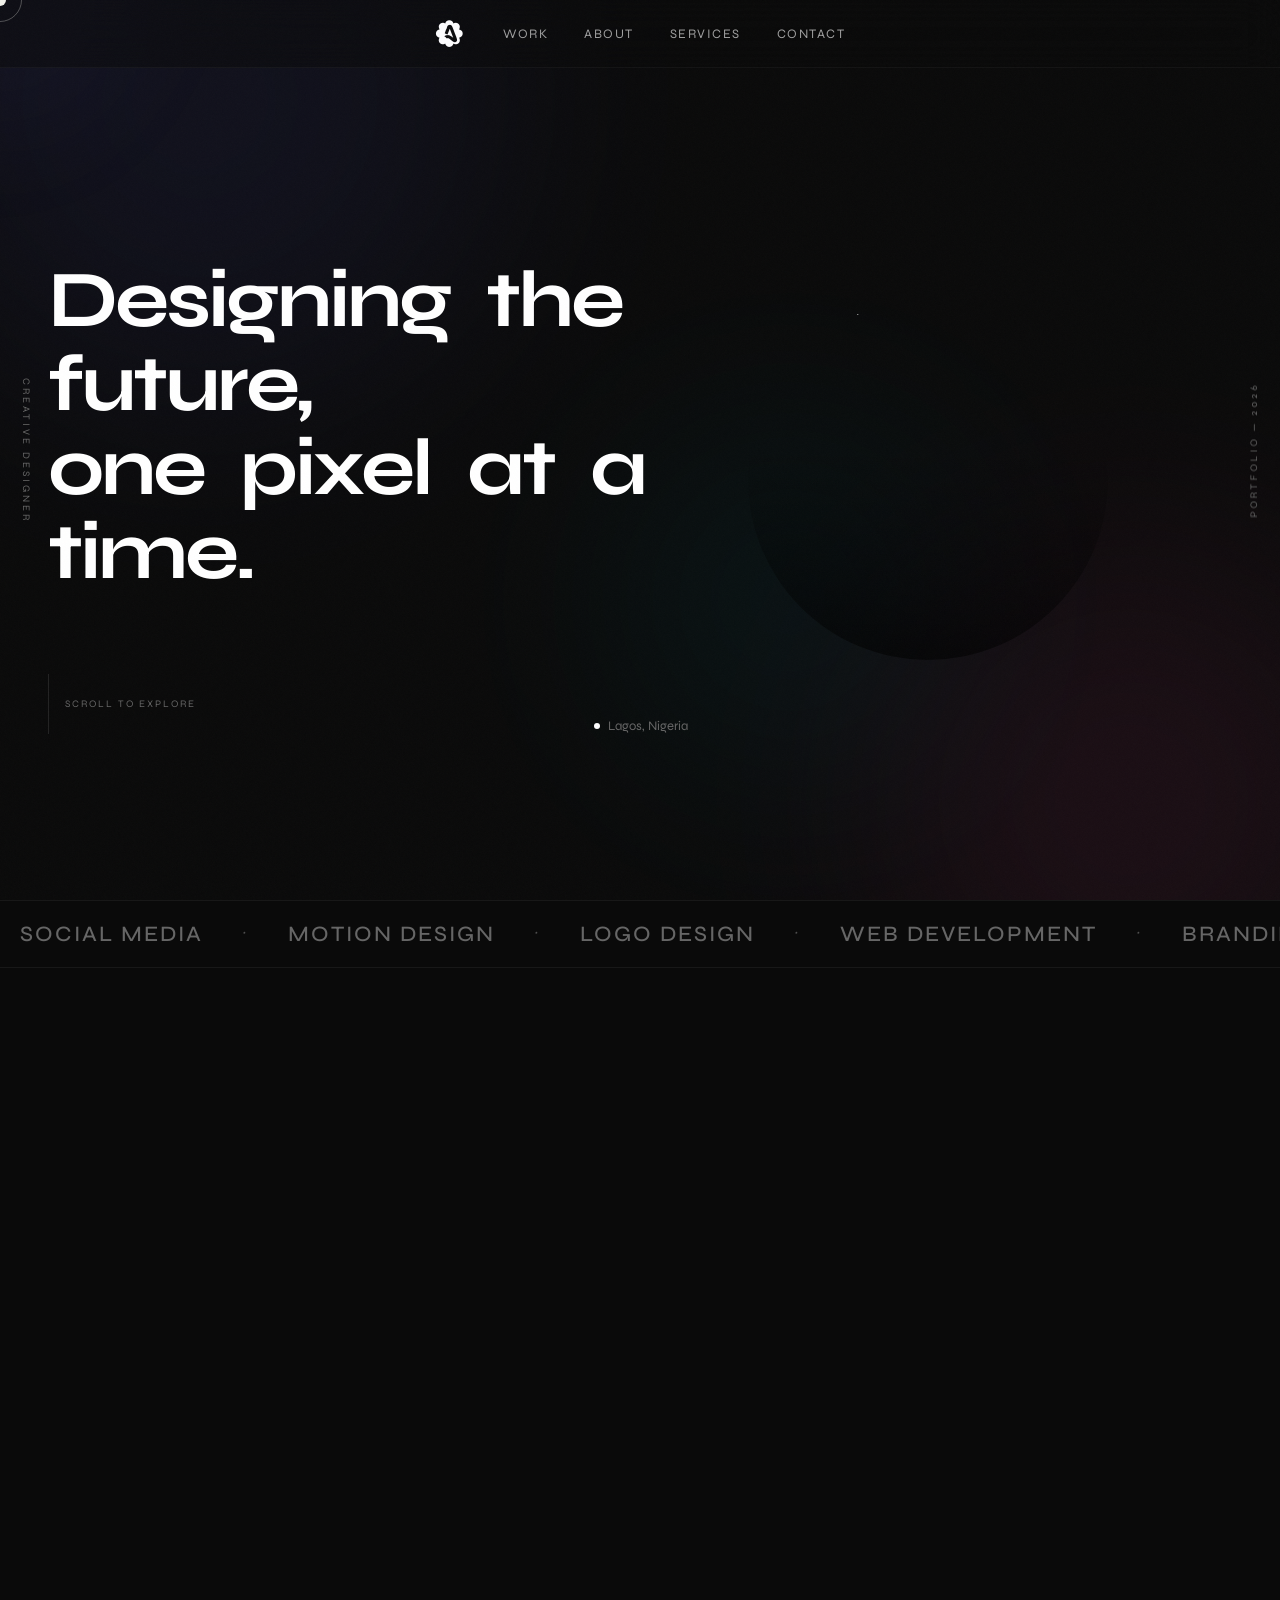
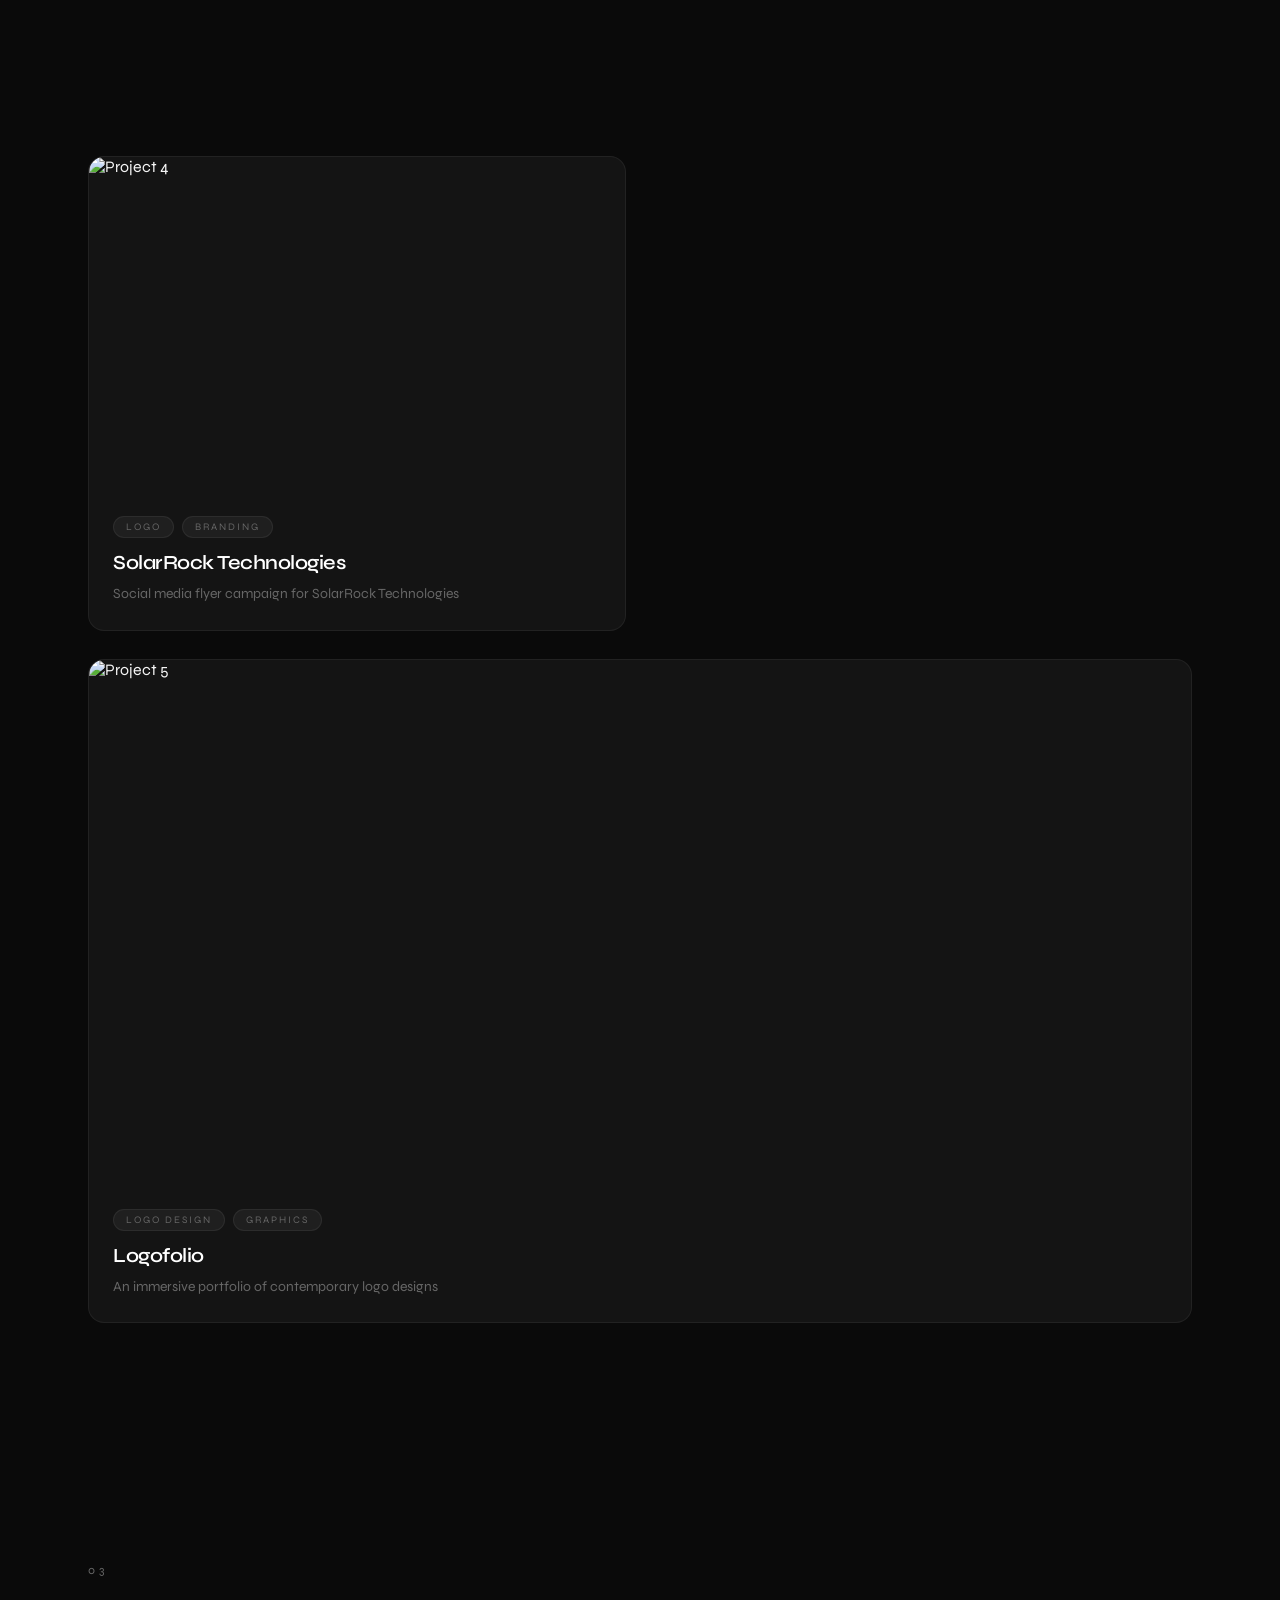
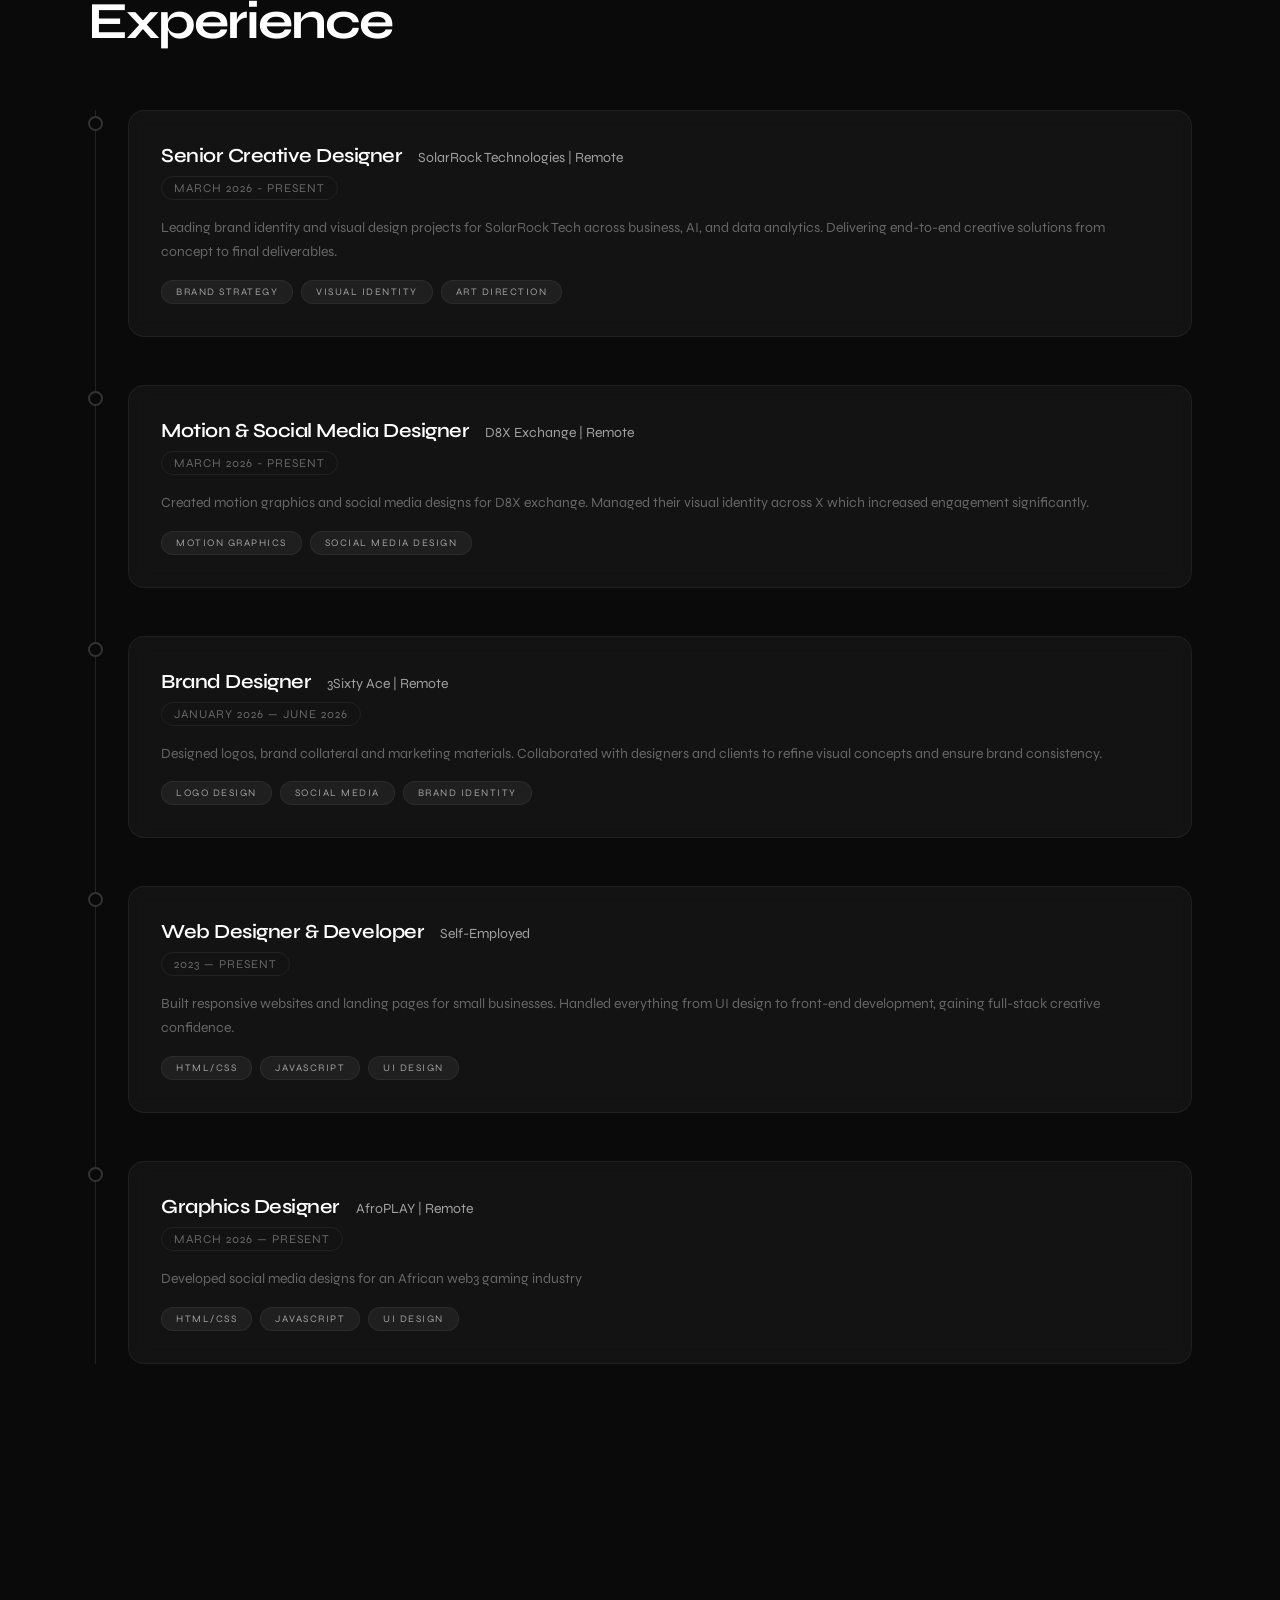
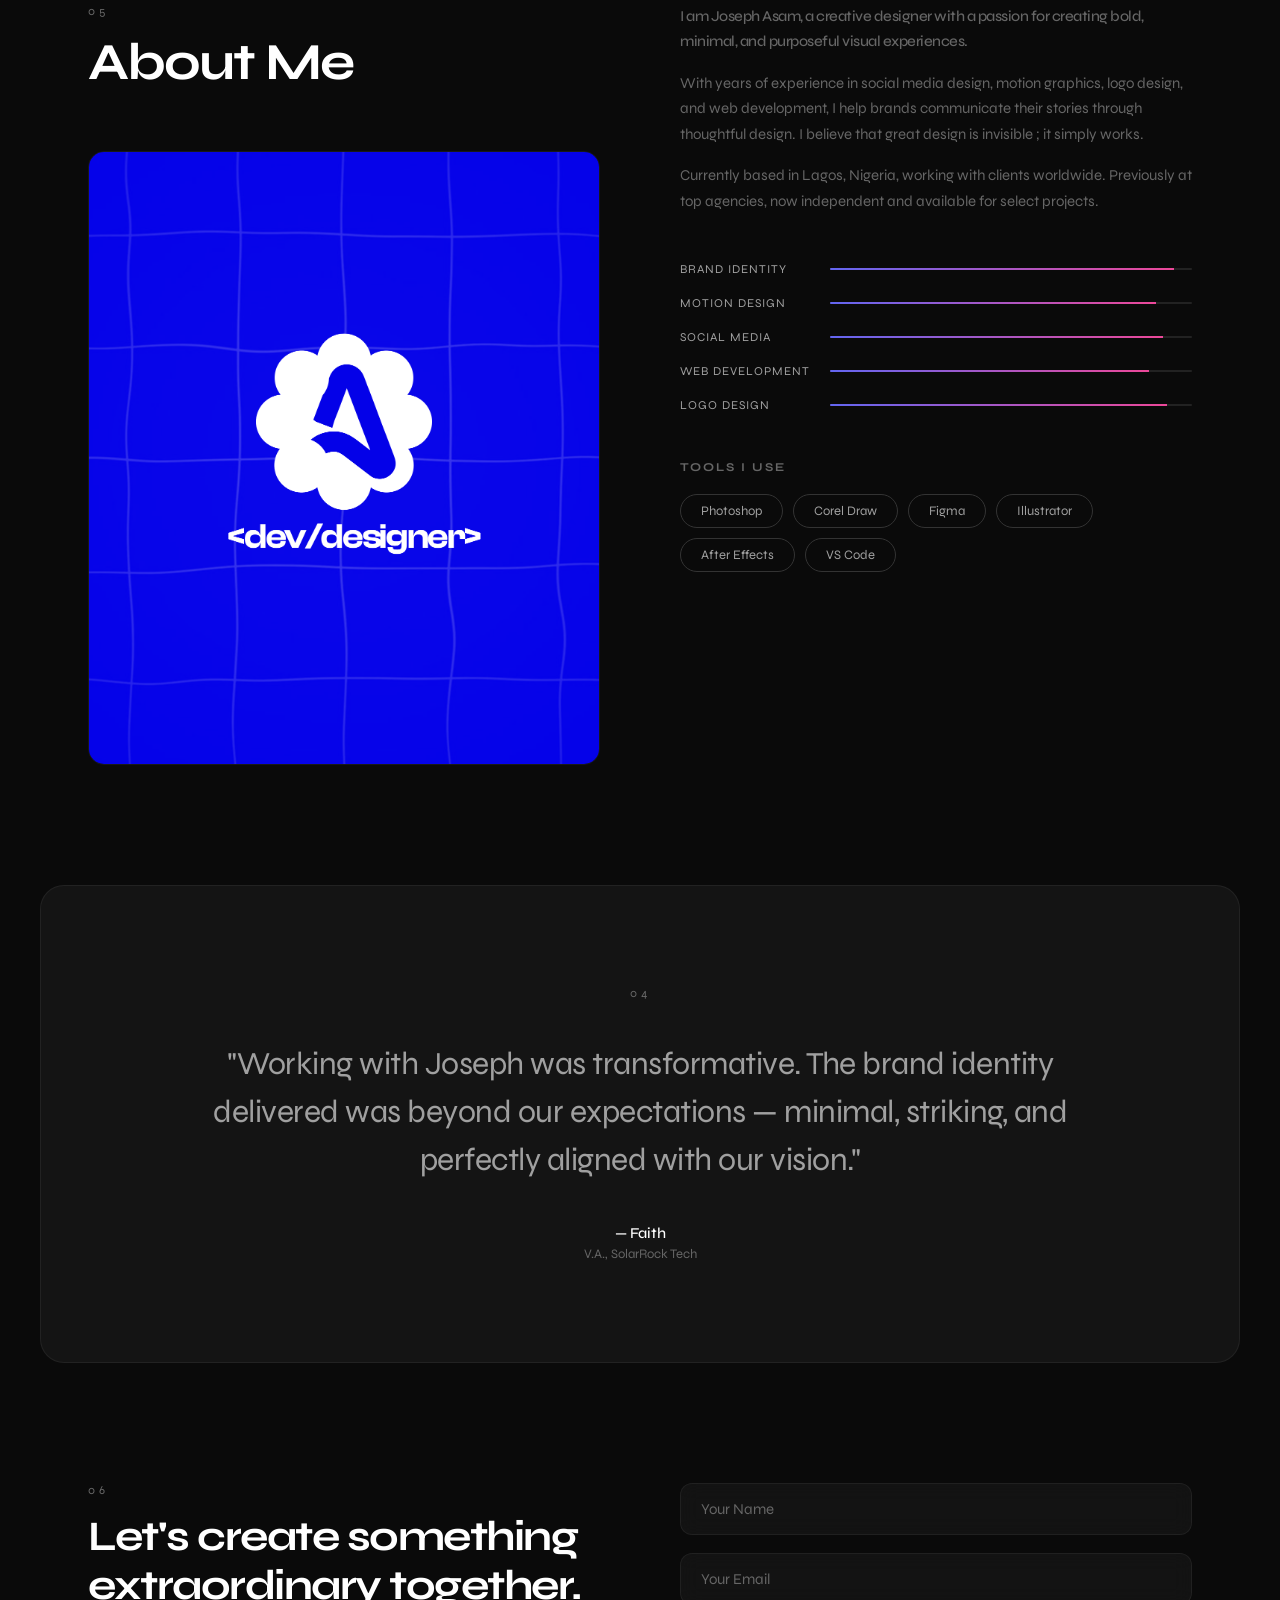
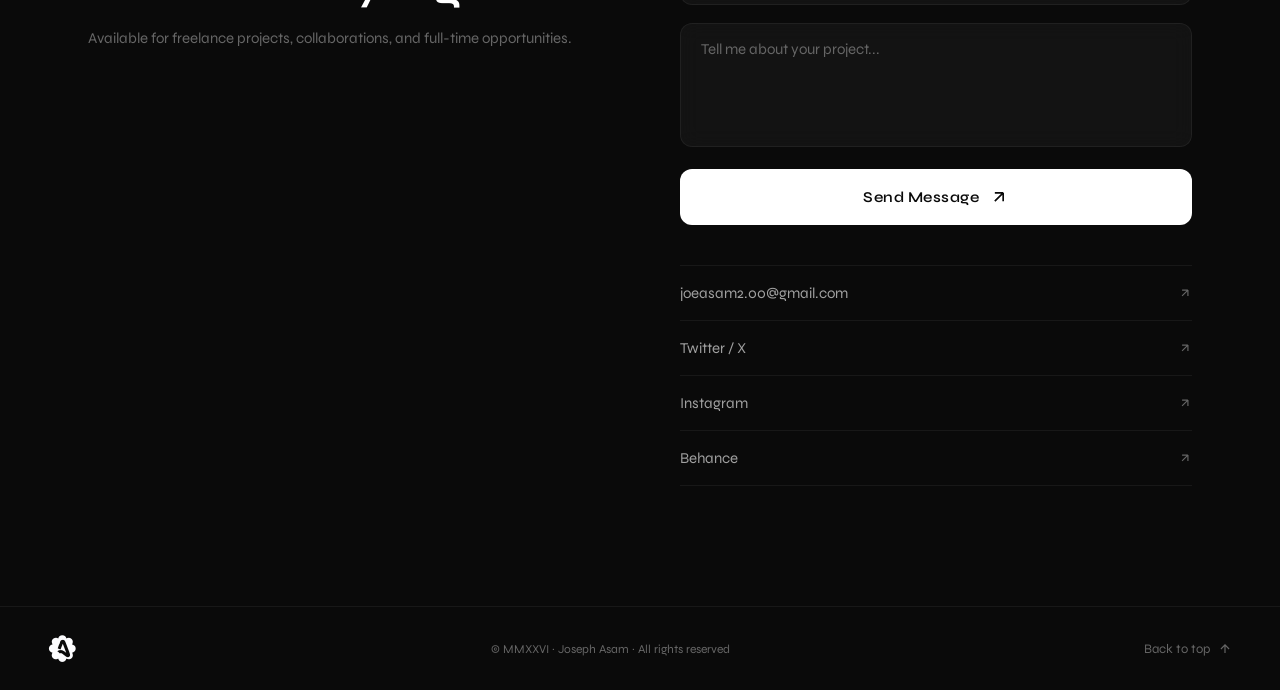
==== commit a2dcc817: "dd" ====
--- a/project.html
+++ b/project.html
@@ -5,6 +5,7 @@
   <meta charset="UTF-8" />
   <meta name="viewport" content="width=device-width, initial-scale=1.0" />
   <title>Project — Joseph Asam</title>
+  <link rel="icon" type="image/png" sizes="32x32" href="/me-logo.png">
   <link rel="preconnect" href="https://fonts.googleapis.com">
   <link rel="preconnect" href="https://fonts.gstatic.com" crossorigin>
   <link href="https://fonts.googleapis.com/css2?family=Syne:wght@400..800&display=swap" rel="stylesheet">
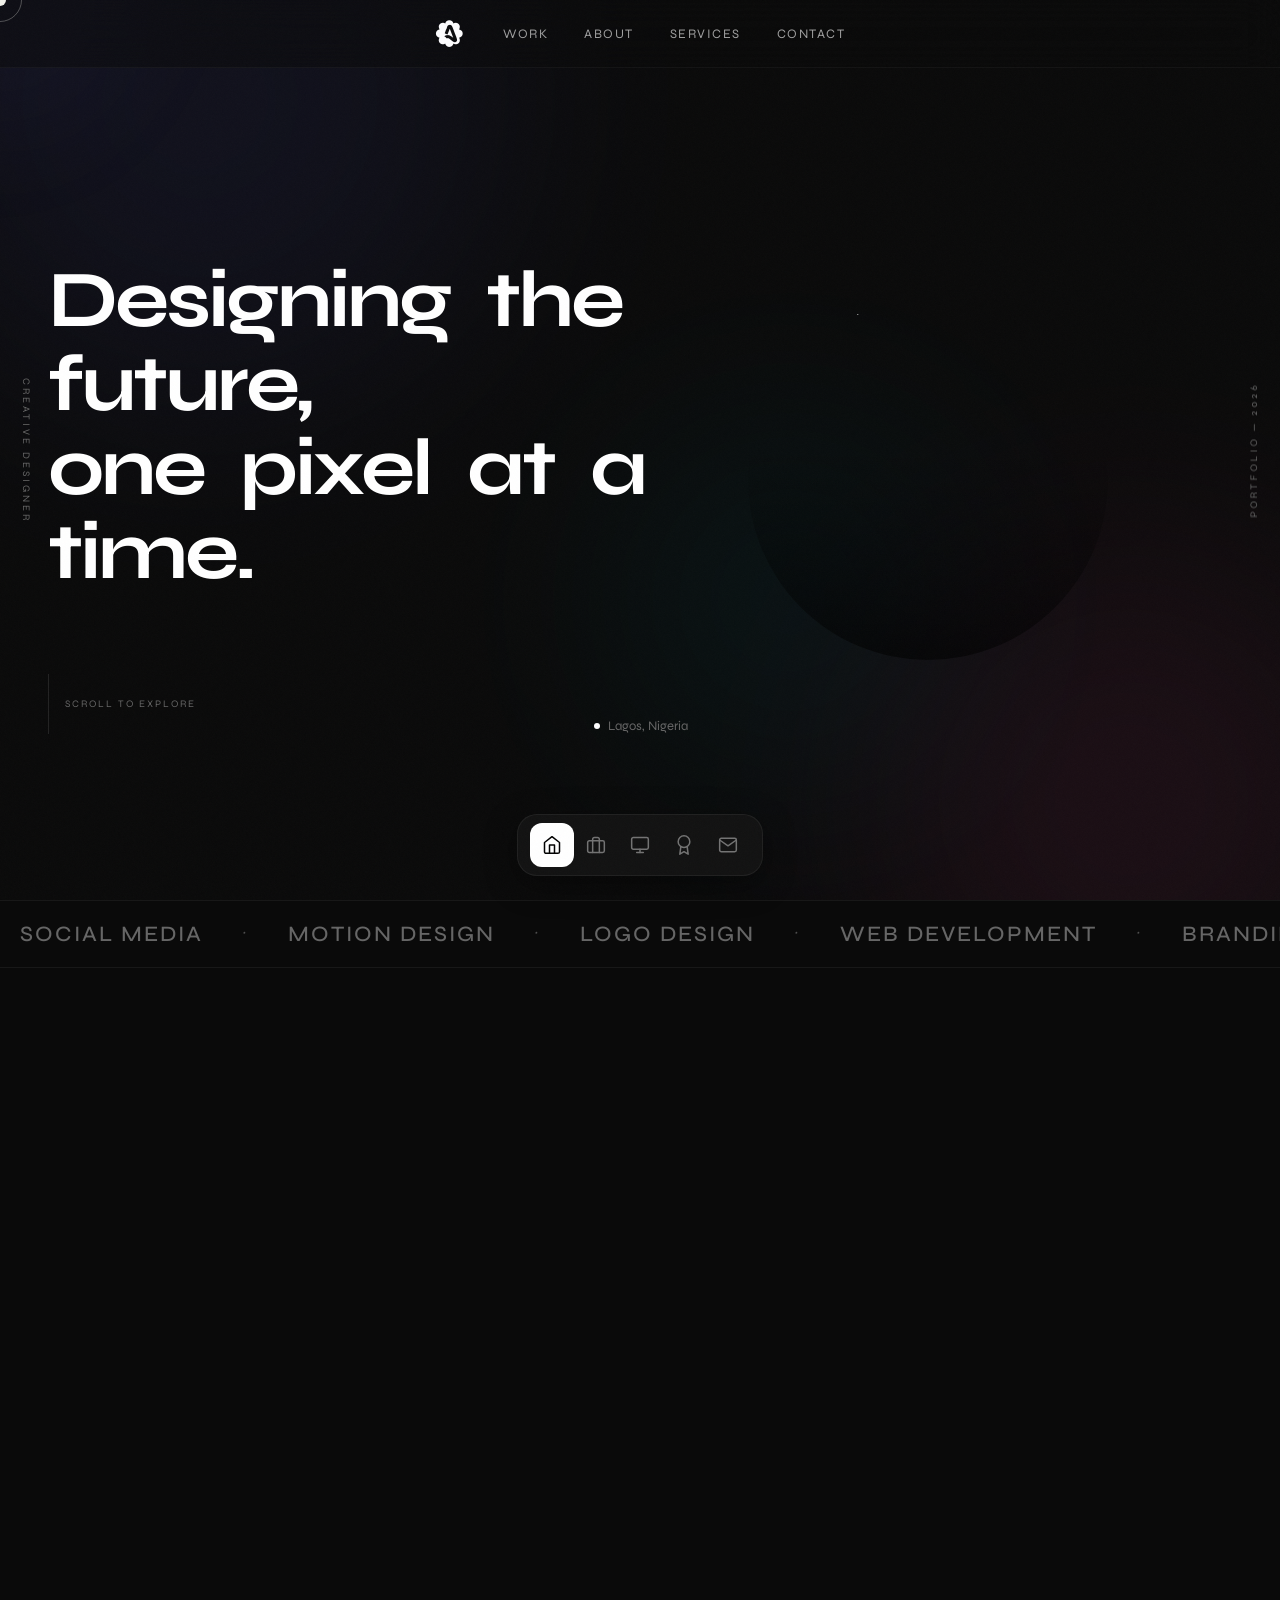
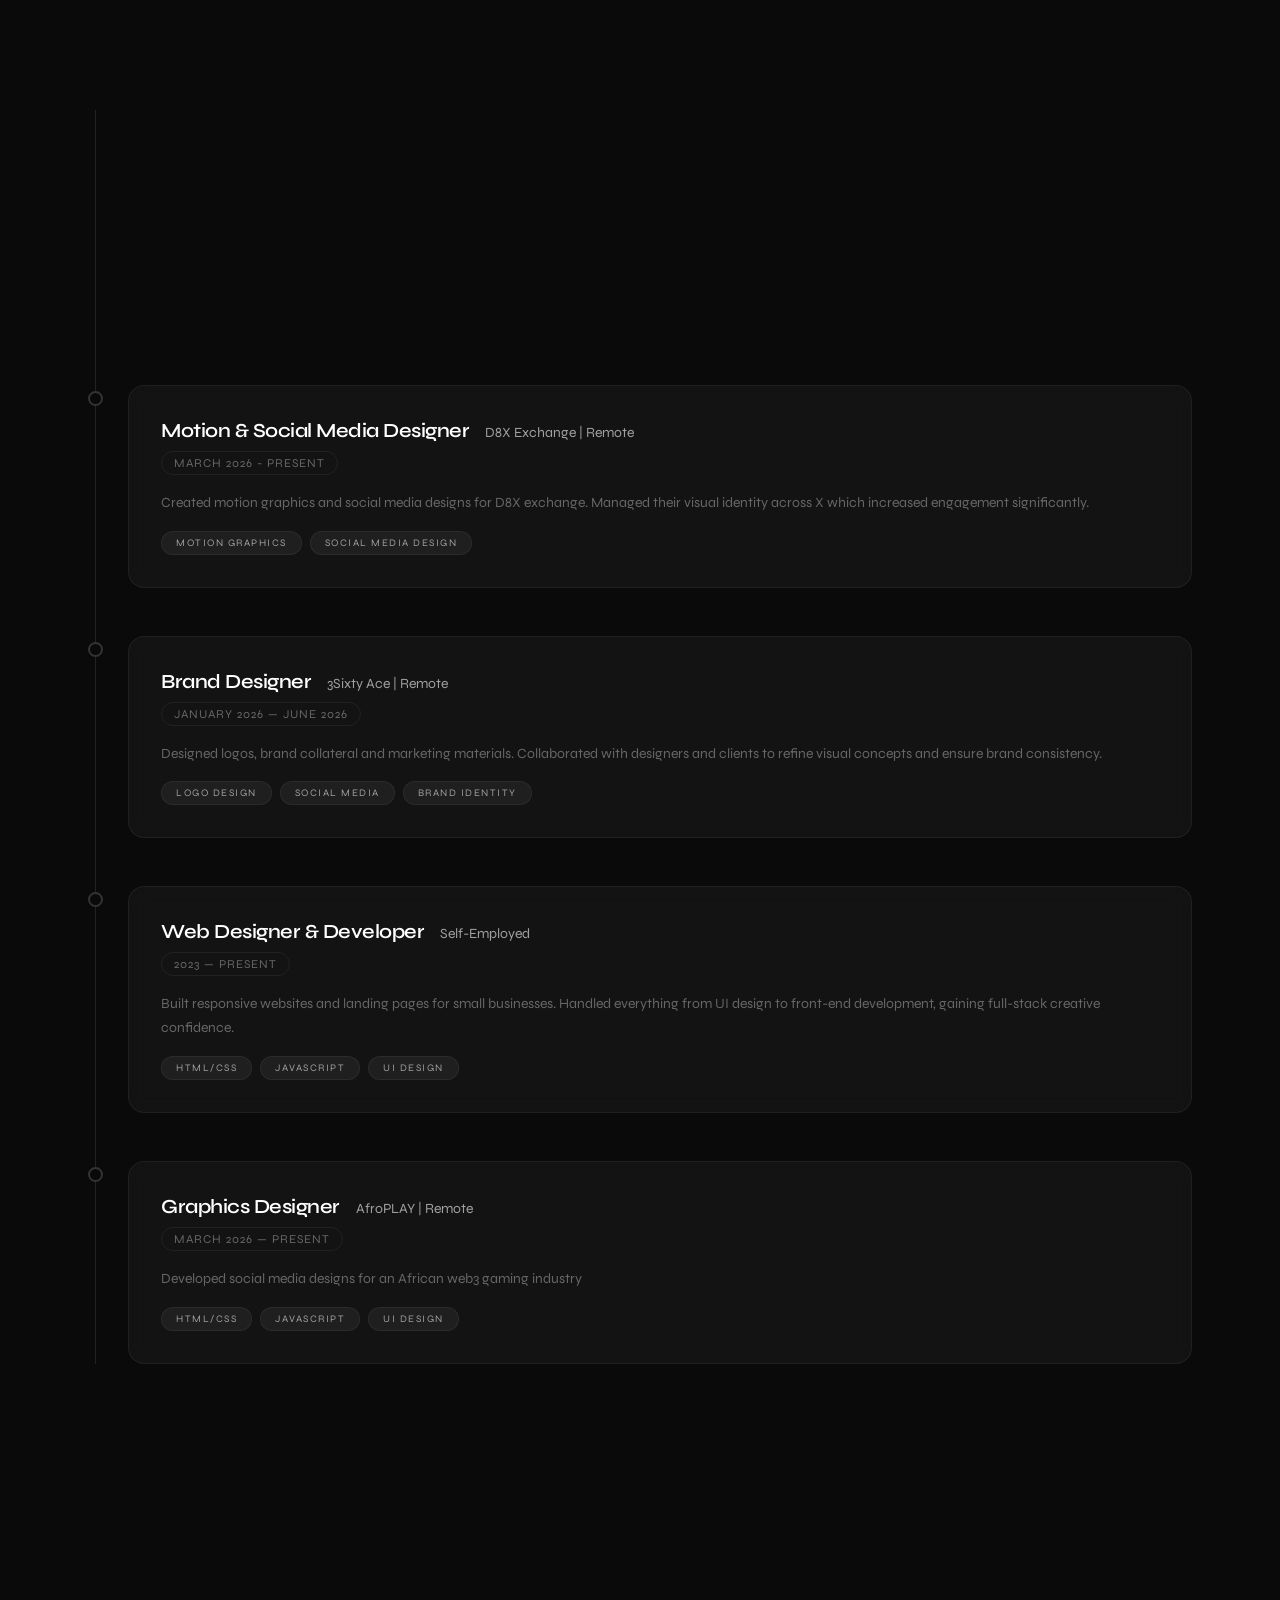
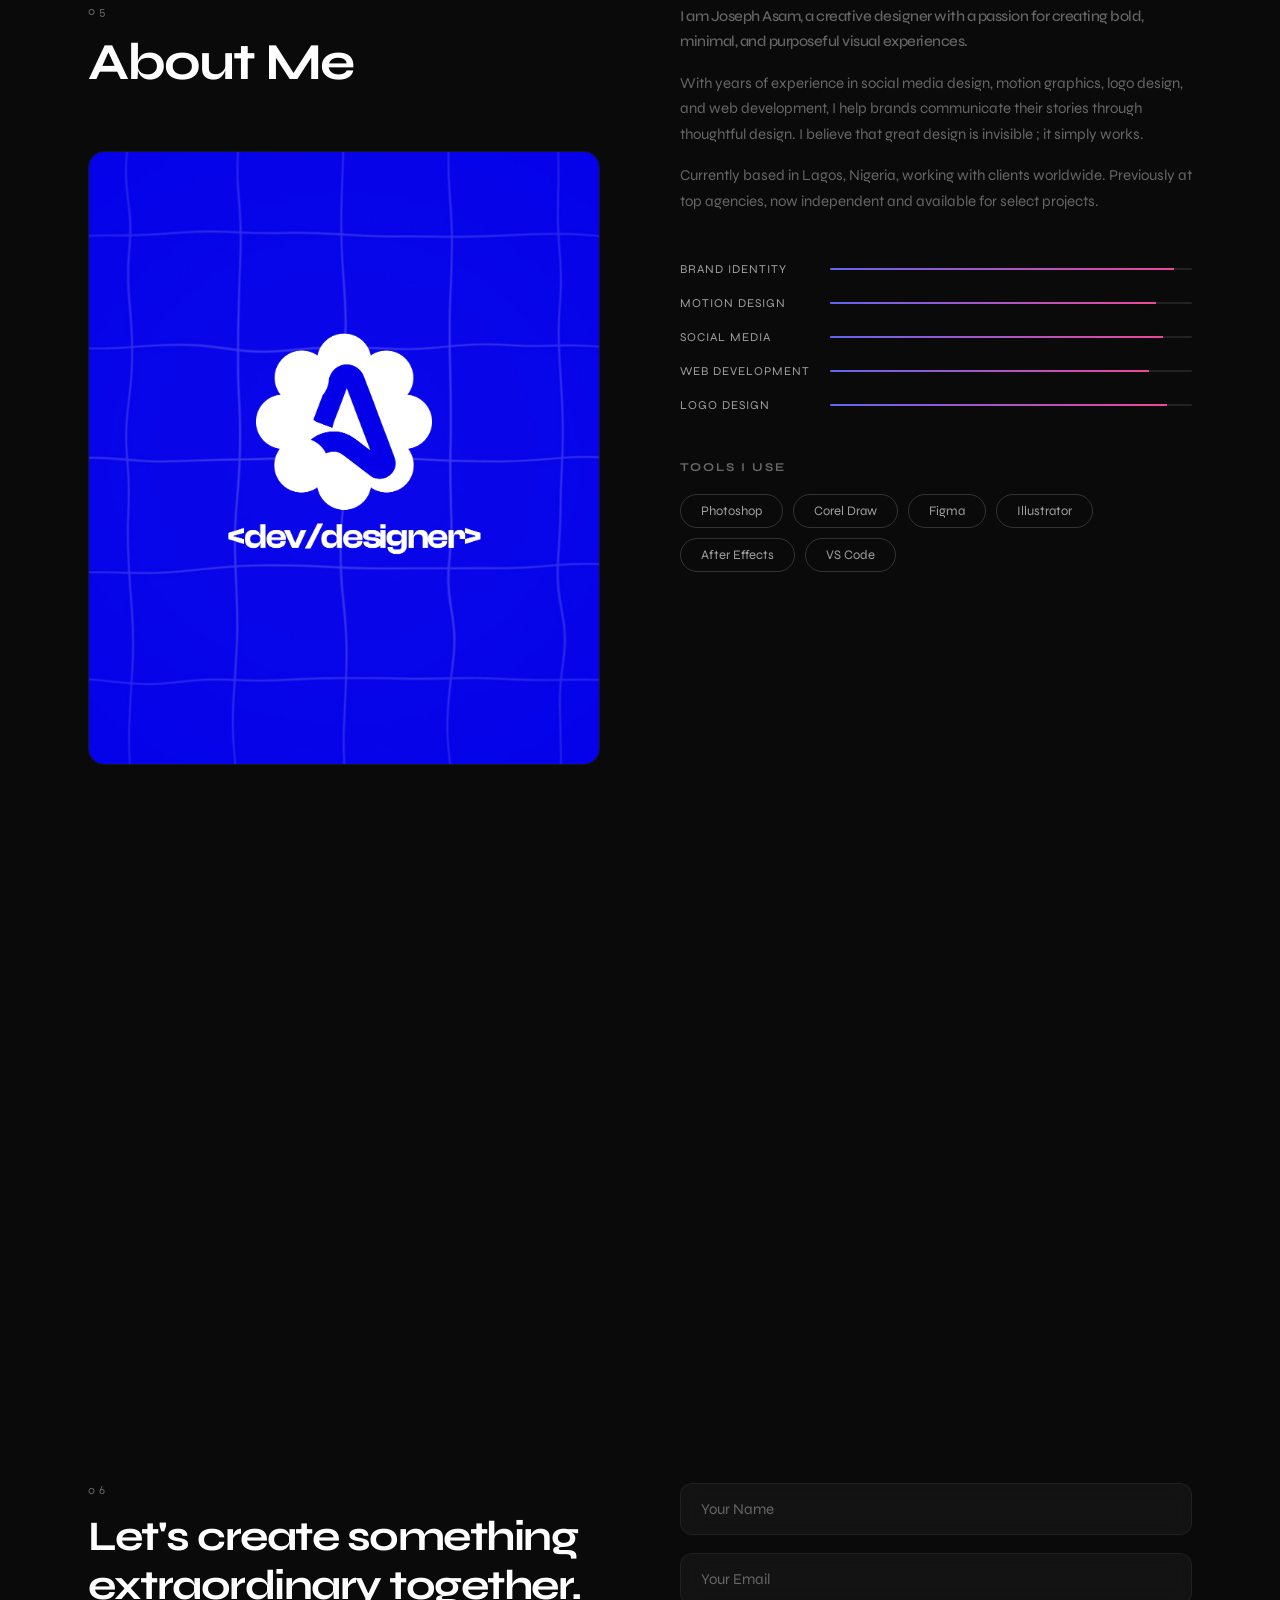
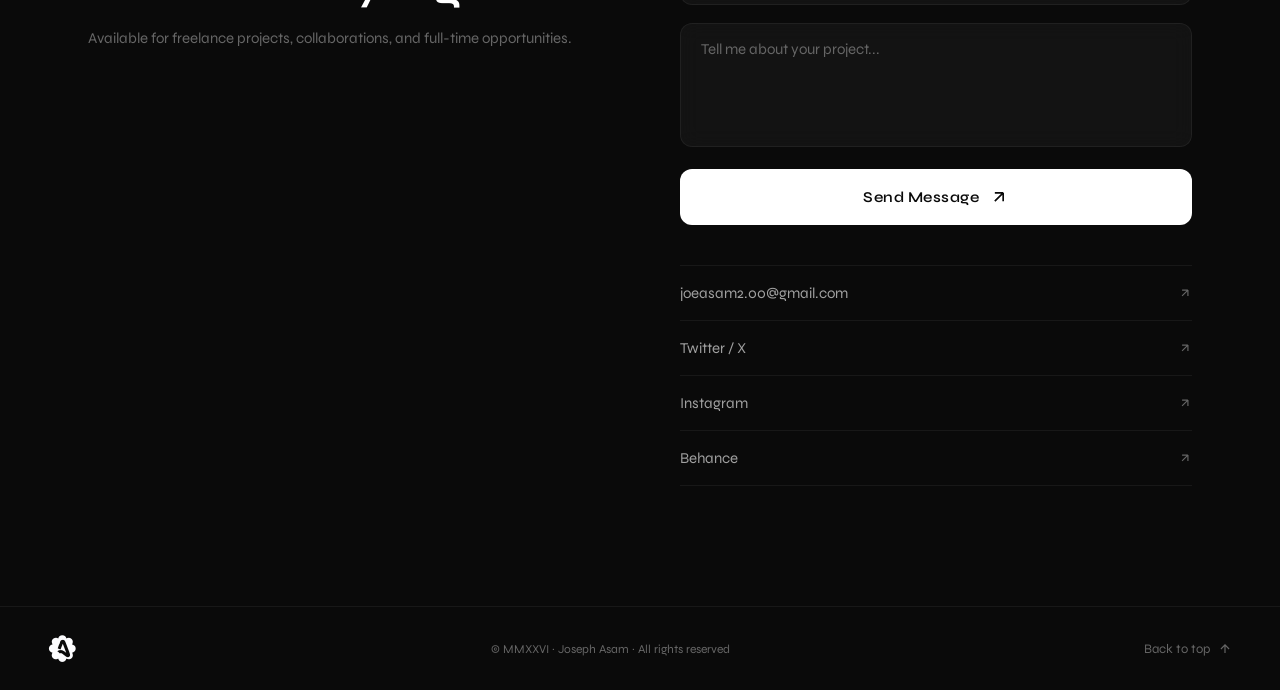
==== commit 72fe23ce: "jjj" ====
--- a/project.html
+++ b/project.html
@@ -139,6 +139,41 @@
     </div>
   </footer>
 
+  <!-- Mobile Bottom Icon Nav -->
+  <div class="mobile-icon-nav" id="mobile-icon-nav">
+    <a href="index.html" class="mobile-icon-link" aria-label="Home">
+      <svg width="20" height="20" viewBox="0 0 24 24" fill="none" stroke="currentColor" stroke-width="1.8" stroke-linecap="round" stroke-linejoin="round">
+        <path d="M3 9l9-7 9 7v11a2 2 0 0 1-2 2H5a2 2 0 0 1-2-2z" />
+        <polyline points="9 22 9 12 15 12 15 22" />
+      </svg>
+    </a>
+    <a href="index.html#services" class="mobile-icon-link" aria-label="Services">
+      <svg width="20" height="20" viewBox="0 0 24 24" fill="none" stroke="currentColor" stroke-width="1.8" stroke-linecap="round" stroke-linejoin="round">
+        <rect x="2" y="7" width="20" height="14" rx="2" ry="2" />
+        <path d="M16 21V5a2 2 0 0 0-2-2h-4a2 2 0 0 0-2 2v16" />
+      </svg>
+    </a>
+    <a href="index.html#work" class="mobile-icon-link" aria-label="Work">
+      <svg width="20" height="20" viewBox="0 0 24 24" fill="none" stroke="currentColor" stroke-width="1.8" stroke-linecap="round" stroke-linejoin="round">
+        <rect x="2" y="3" width="20" height="14" rx="2" ry="2" />
+        <line x1="8" y1="21" x2="16" y2="21" />
+        <line x1="12" y1="17" x2="12" y2="21" />
+      </svg>
+    </a>
+    <a href="index.html#experience" class="mobile-icon-link" aria-label="Experience">
+      <svg width="20" height="20" viewBox="0 0 24 24" fill="none" stroke="currentColor" stroke-width="1.8" stroke-linecap="round" stroke-linejoin="round">
+        <circle cx="12" cy="8" r="7" />
+        <polyline points="8.21 13.89 7 23 12 20 17 23 15.79 13.88" />
+      </svg>
+    </a>
+    <a href="index.html#contact" class="mobile-icon-link" aria-label="Contact">
+      <svg width="20" height="20" viewBox="0 0 24 24" fill="none" stroke="currentColor" stroke-width="1.8" stroke-linecap="round" stroke-linejoin="round">
+        <path d="M4 4h16c1.1 0 2 .9 2 2v12c0 1.1-.9 2-2 2H4c-1.1 0-2-.9-2-2V6c0-1.1.9-2 2-2z" />
+        <polyline points="22,6 12,13 2,6" />
+      </svg>
+    </a>
+  </div>
+
   <script src="projects-data.js"></script>
   <script>
     // Parse URL parameters
--- a/styles.css
+++ b/styles.css
@@ -1860,13 +1860,18 @@
   }
 
   .nav-links {
-    display: none
-  }
-
-  .nav-hamburger {
+    display: block;
+  }
+
+  .nav-links a{
+    margin-right: 25px;
+    
+  }
+
+  /* .nav-hamburger {
     display: flex;
     right: 20px
-  }
+  } */
 
   .hero {
     padding: 100px 20px 48px;
@@ -2269,6 +2274,59 @@
 
   .project-nav-title {
     font-size: 14px
+  }
+}
+
+/* MOBILE BOTTOM ICON NAV */
+.mobile-icon-nav {
+  display: flex;
+  position: fixed;
+  bottom: 24px;
+  left: 50%;
+  transform: translateX(-50%);
+  z-index: 1000;
+  background: rgba(20, 20, 20, 0.92);
+  backdrop-filter: blur(20px);
+  -webkit-backdrop-filter: blur(20px);
+  border: 1px solid rgba(255, 255, 255, 0.06);
+  border-radius: 20px;
+  padding: 8px 12px;
+  box-shadow: 0 8px 32px rgba(0, 0, 0, 0.4)
+}
+
+.mobile-icon-link {
+  display: flex;
+  align-items: center;
+  justify-content: center;
+  width: 44px;
+  height: 44px;
+  border-radius: 12px;
+  color: #737373;
+  transition: all .3s var(--ease-out-expo)
+}
+
+.mobile-icon-link:hover,
+.mobile-icon-link.active {
+  color: #fff;
+  background: rgba(255, 255, 255, 0.06)
+}
+
+.mobile-icon-link.active {
+  background: #fff;
+  color: #000
+}
+
+@media(max-width:768px) {
+  .nav-links {
+    display: none
+  }
+
+  .nav-hamburger {
+    display: none
+  }
+
+  .footer {
+    padding-bottom: 100px
   }
 }
 
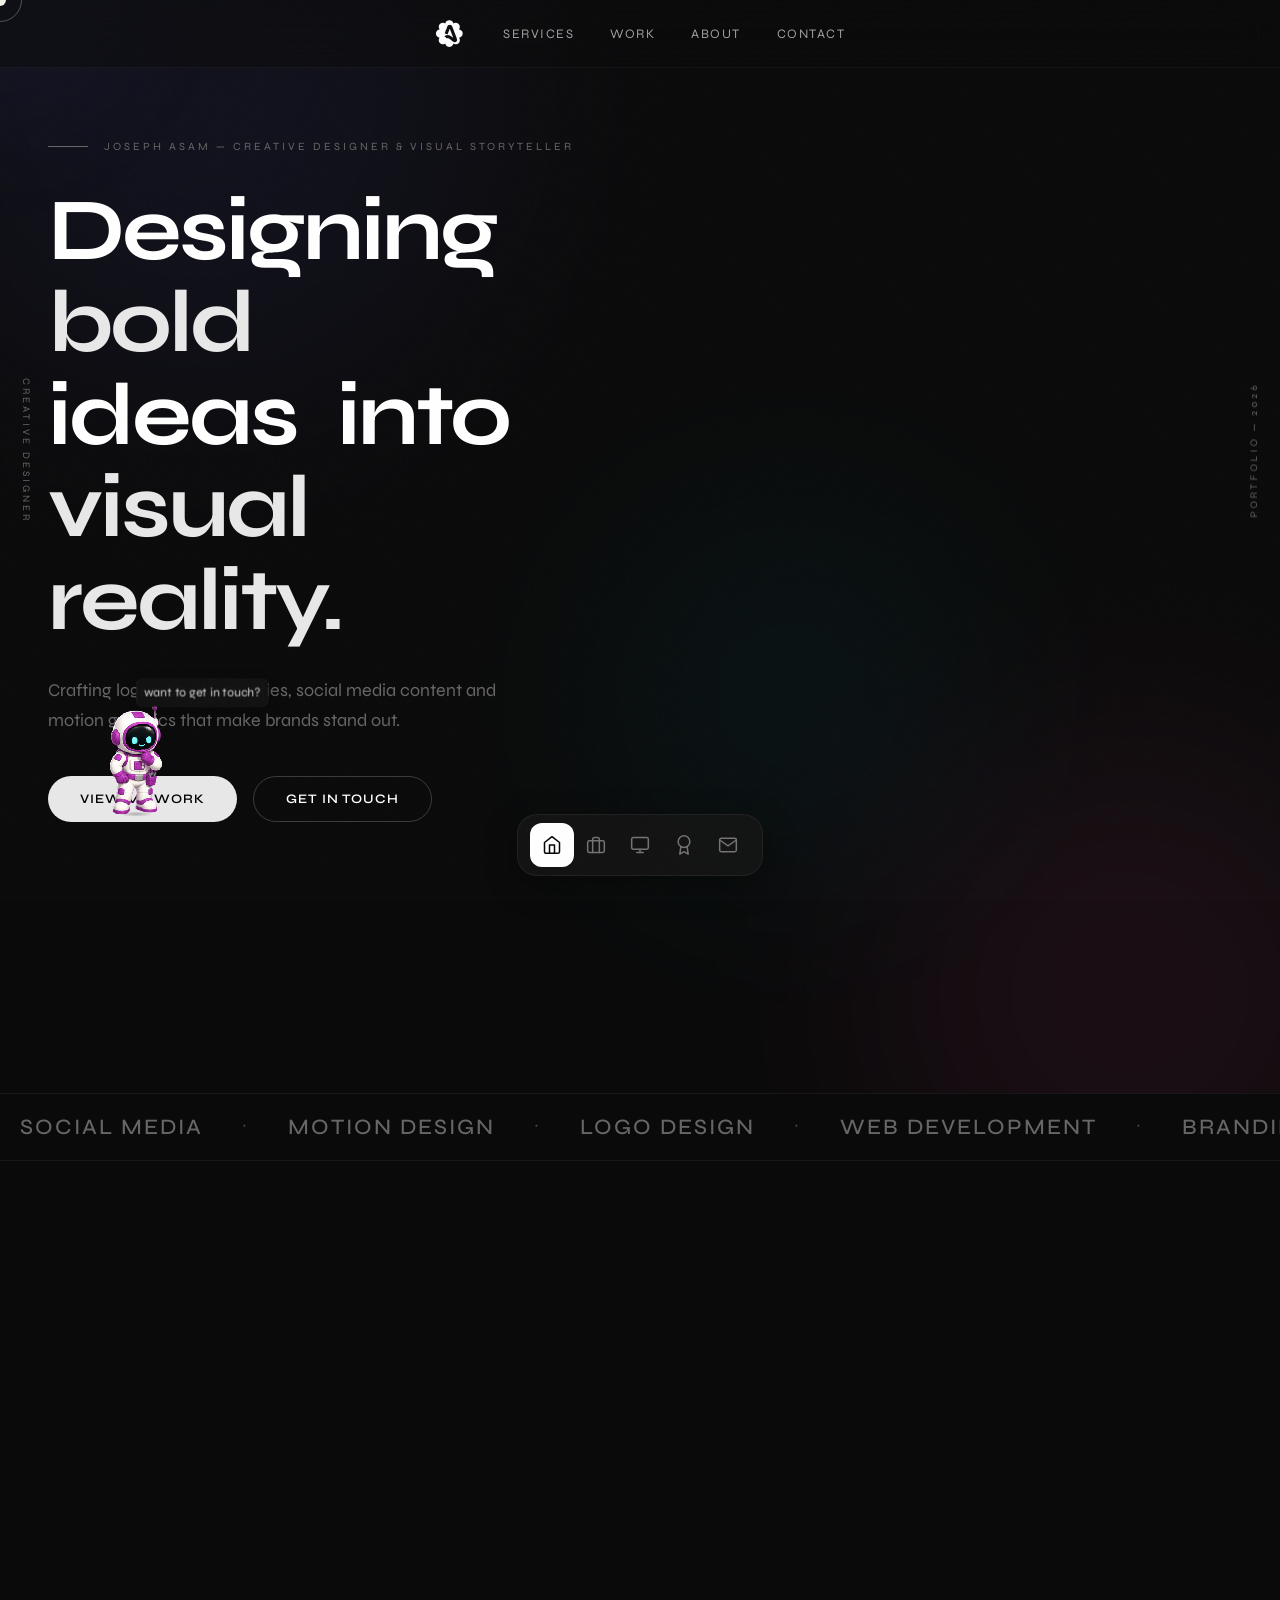
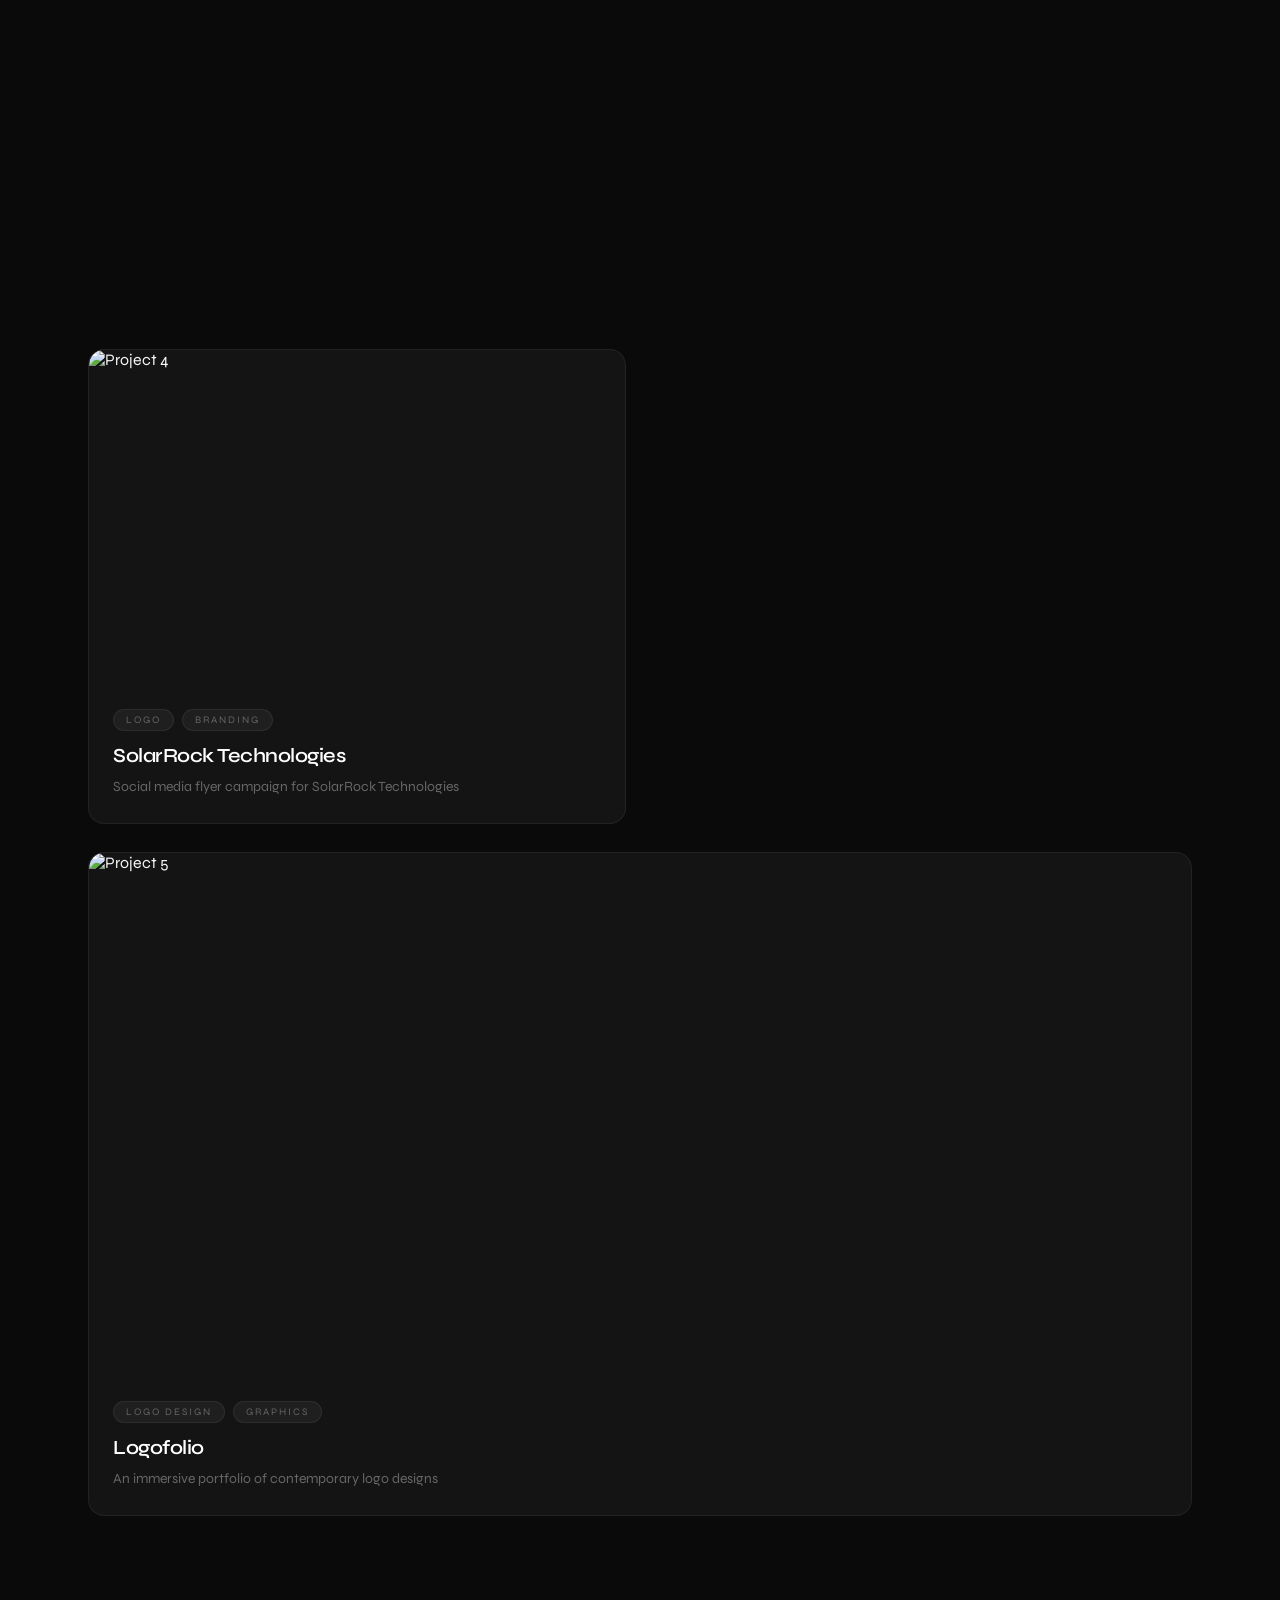
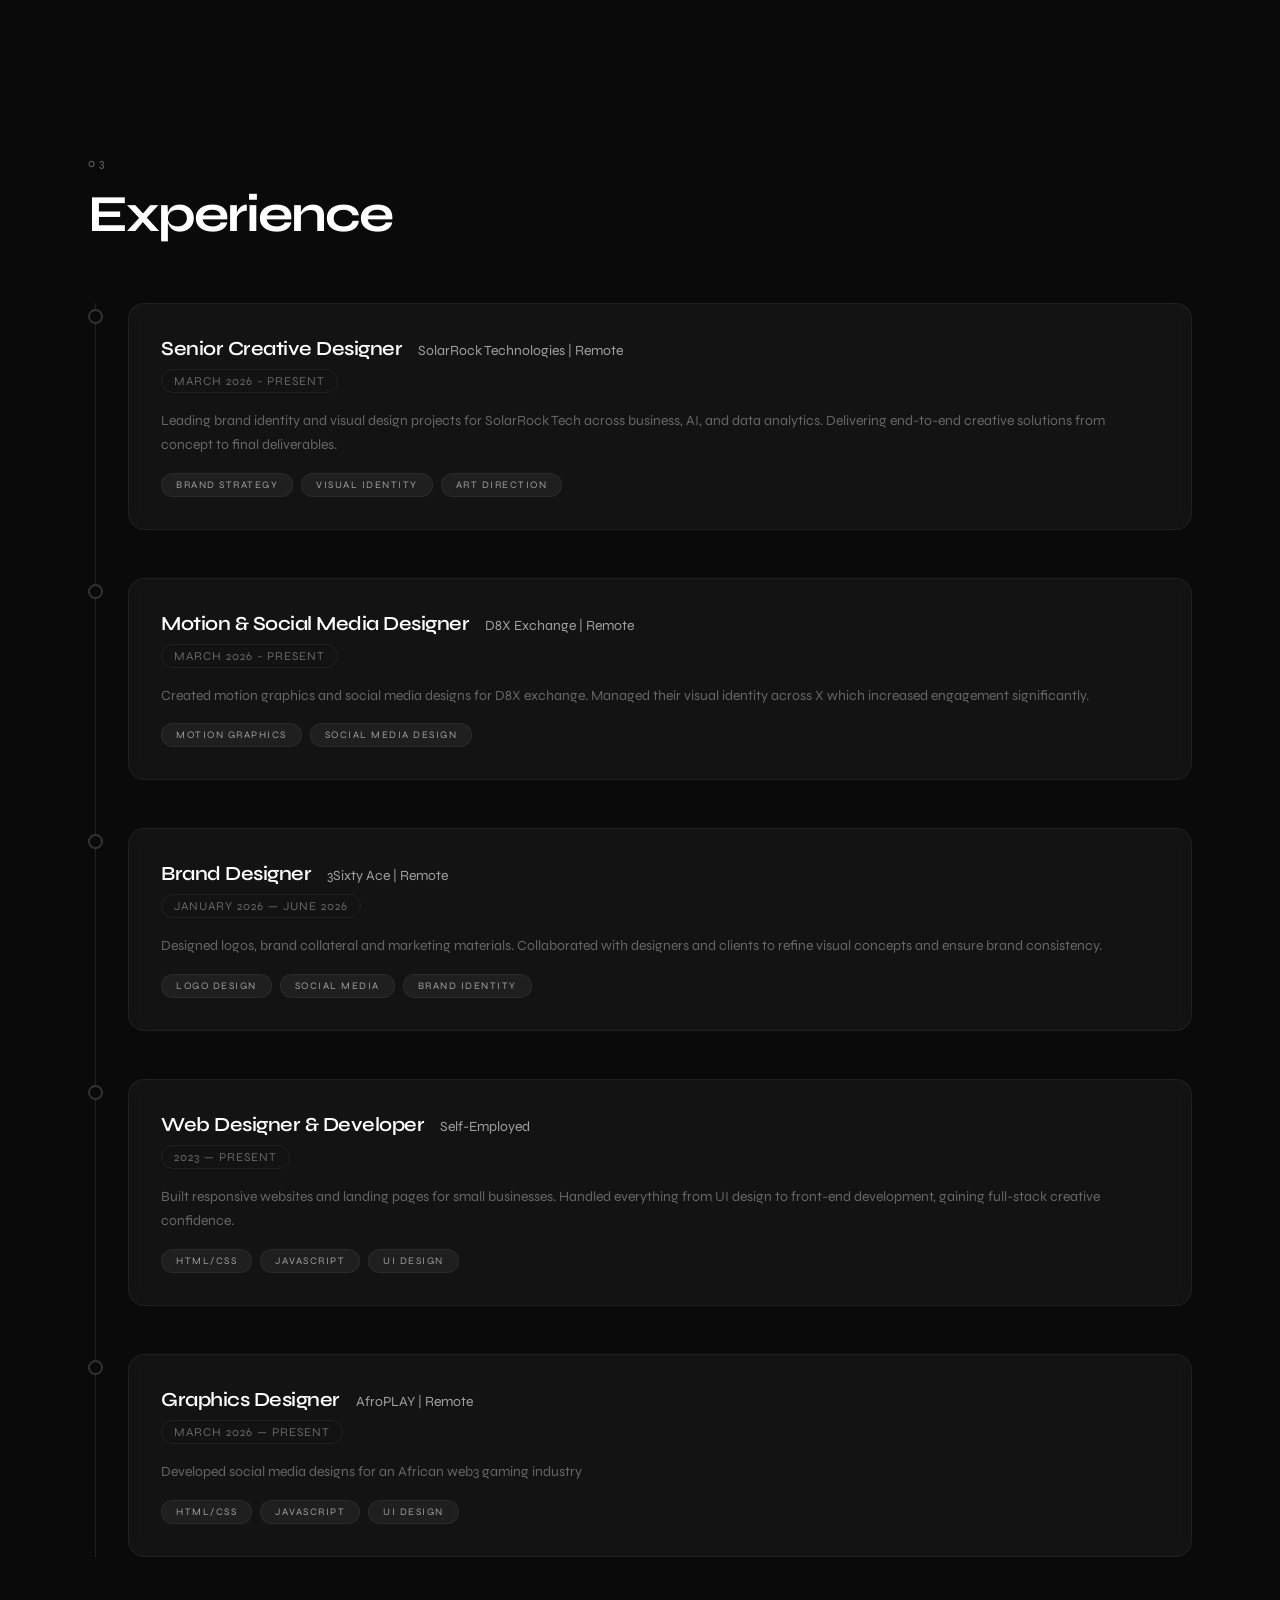
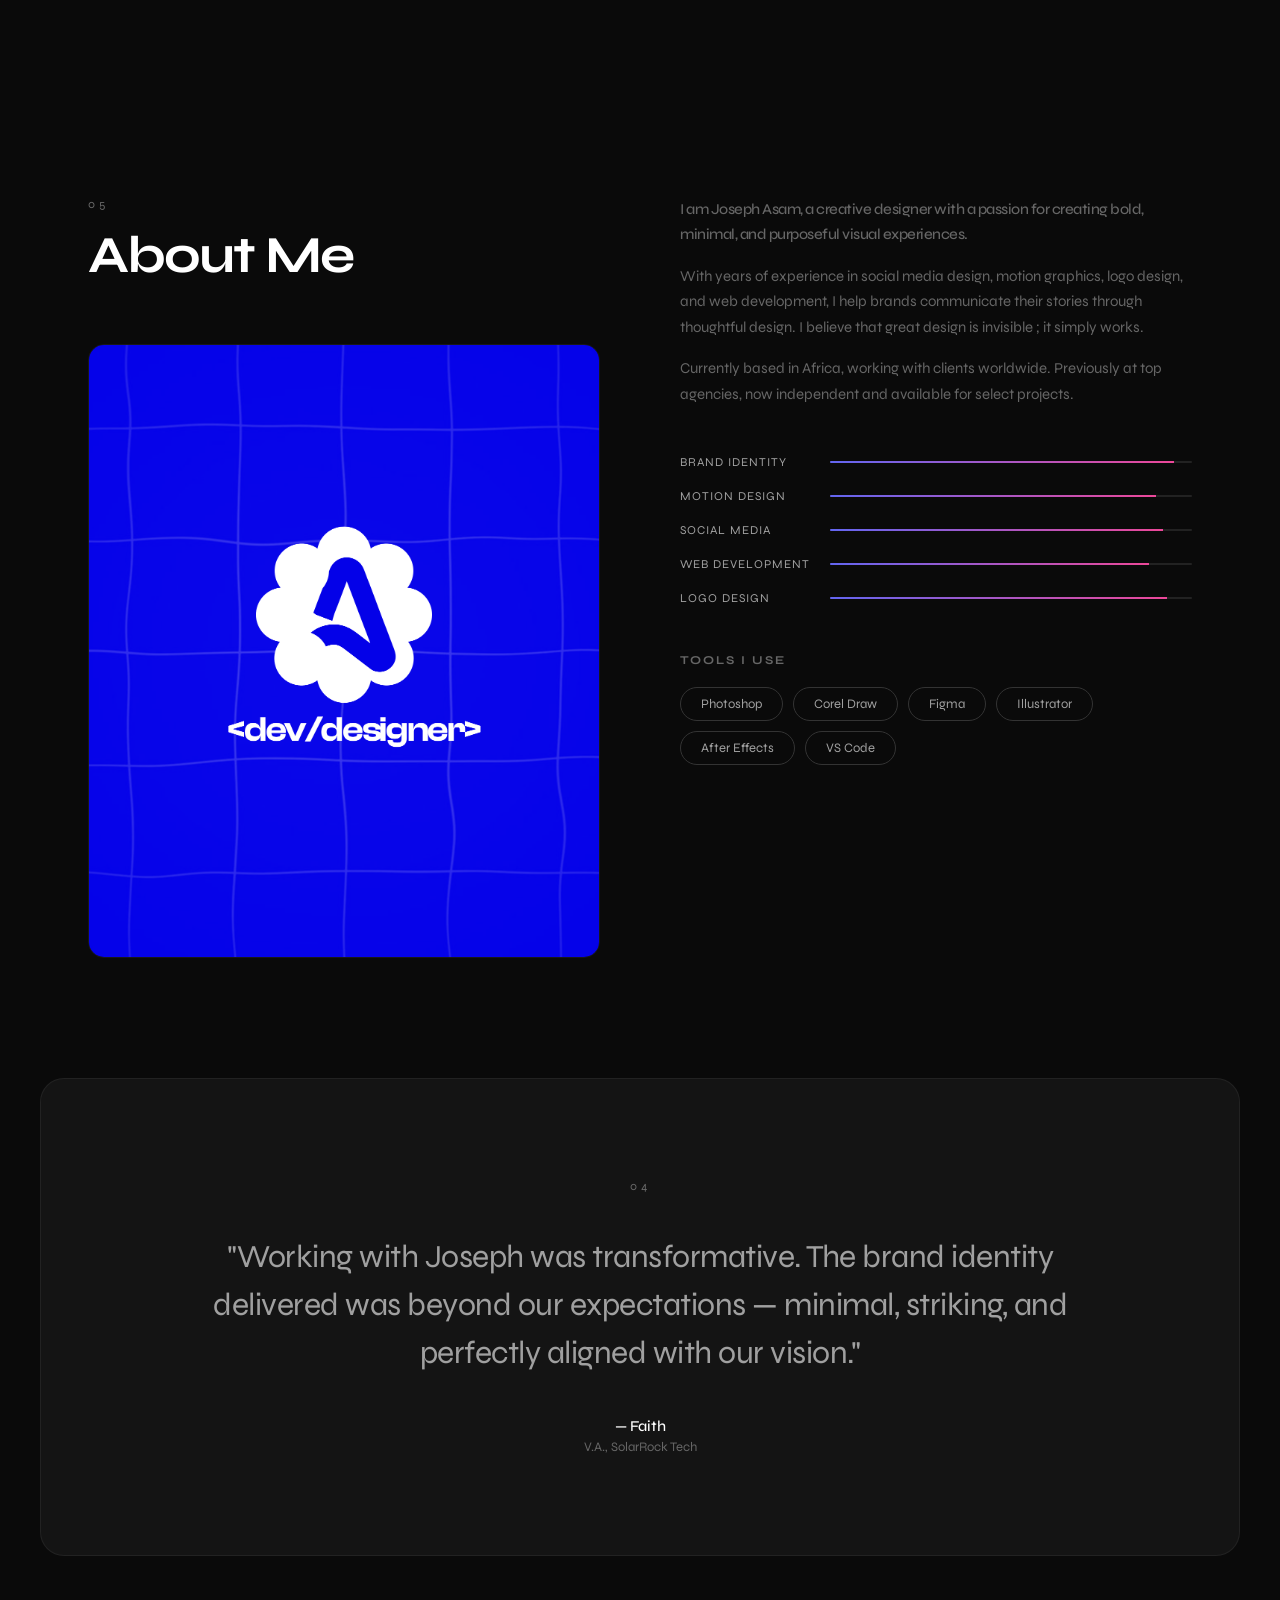
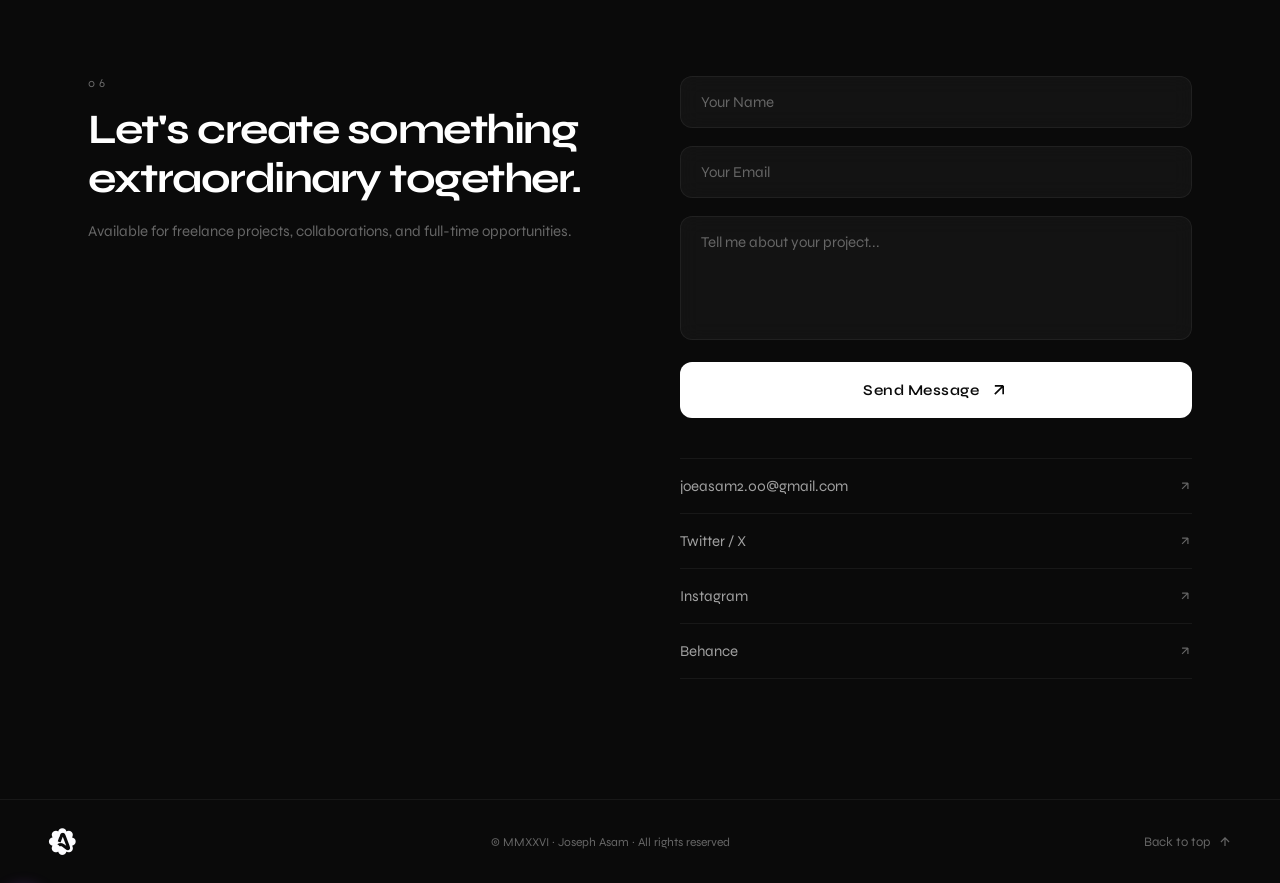
==== commit 293c978f: "new" ====
--- a/project.html
+++ b/project.html
@@ -19,20 +19,20 @@
   <div class="noise-overlay"></div>
 
   <header class="nav" id="nav">
-    <a href="index.html" class="nav-logo magnetic" data-strength="2"><img src="me-logo.png" alt="" width="50px"></a>
+    <a href="/" class="nav-logo magnetic" data-strength="2"><img src="me-logo.png" alt="" width="50px"></a>
     <nav class="nav-links" id="nav-links">
-      <a href="index.html#work" class="nav-link magnetic" data-strength="20">Work</a>
-      <a href="index.html#about" class="nav-link magnetic" data-strength="20">About</a>
-      <a href="index.html#services" class="nav-link magnetic" data-strength="20">Services</a>
-      <a href="index.html#contact" class="nav-link magnetic" data-strength="20">Contact</a>
+      <a href="/work" class="nav-link magnetic" data-strength="20">Work</a>
+      <a href="/about" class="nav-link magnetic" data-strength="20">About</a>
+      <a href="/services" class="nav-link magnetic" data-strength="20">Services</a>
+      <a href="/contact" class="nav-link magnetic" data-strength="20">Contact</a>
     </nav>
-    <button class="nav-hamburger" id="nav-hamburger" aria-label="Toggle menu">
+    <!-- <button class="nav-hamburger" id="nav-hamburger" aria-label="Toggle menu">
       <span class="hamburger-line"></span>
       <span class="hamburger-line"></span>
-    </button>
+    </button> -->
   </header>
 
-  <div class="mobile-menu" id="mobile-menu">
+  <!-- <div class="mobile-menu" id="mobile-menu">
     <div class="mobile-menu-inner">
       <a href="index.html#work" class="mobile-link">Work</a>
       <a href="index.html#about" class="mobile-link">About</a>
@@ -47,7 +47,7 @@
         </div>
       </div>
     </div>
-  </div>
+  </div> -->
 
   <div class="side-text side-text-left">CREATIVE DESIGNER</div>
   <div class="side-text side-text-right">PORTFOLIO — 2026</div>
--- a/styles.css
+++ b/styles.css
@@ -26,7 +26,6 @@
 }
 
 html {
-  scroll-behavior: smooth;
   scrollbar-width: thin;
   scrollbar-color: #333 #0a0a0a
 }
@@ -452,6 +451,7 @@
   min-height: 100vh;
   display: flex;
   align-items: center;
+  justify-content: space-between;
   padding: 140px 48px 80px;
   position: relative;
   overflow: hidden;
@@ -521,7 +521,7 @@
 
 .hero-content {
   flex: 1;
-  max-width: 640px;
+  max-width: 680px;
   position: relative;
   z-index: 2
 }
@@ -546,7 +546,7 @@
 
 .hero-title {
   font-family: var(--font-display);
-  font-size: clamp(38px, 6.5vw, 80px);
+  font-size: clamp(42px, 7vw, 88px);
   font-weight: 700;
   line-height: 1.05;
   letter-spacing: -3px;
@@ -563,53 +563,108 @@
   margin-right: 0.25em
 }
 
-.hero-bottom {
-  display: flex;
-  justify-content: space-between;
-  align-items: flex-end;
-  margin-top: 80px
-}
-
-.hero-scroll {
-  display: flex;
+.hero-word.accent {
+  color: var(--accent)
+}
+
+.hero-subtitle {
+  margin-top: 28px;
+  font-size: clamp(15px, 1.4vw, 18px);
+  line-height: 1.7;
+  color: var(--text-muted);
+  max-width: 480px;
+  font-weight: 300
+}
+
+.hero-actions {
+  display: flex;
+  gap: 16px;
+  margin-top: 40px
+}
+
+.hero-cta {
+  display: inline-flex;
   align-items: center;
-  gap: 16px;
-  font-size: 10px;
-  letter-spacing: 2px;
+  padding: 14px 32px;
+  background: var(--accent);
+  color: #000;
+  font-size: 13px;
+  font-weight: 600;
+  letter-spacing: 1px;
+  text-transform: uppercase;
+  text-decoration: none;
+  border-radius: 60px;
+  transition: transform .3s var(--ease-out-expo), background .3s
+}
+
+.hero-cta:hover {
+  background: #fff
+}
+
+.hero-cta-outline {
+  display: inline-flex;
+  align-items: center;
+  padding: 14px 32px;
+  background: transparent;
+  color: #fff;
+  font-size: 13px;
+  font-weight: 600;
+  letter-spacing: 1px;
+  text-transform: uppercase;
+  text-decoration: none;
+  border-radius: 60px;
+  border: 1px solid rgba(255, 255, 255, 0.2);
+  transition: border-color .3s, color .3s, background .3s
+}
+
+.hero-cta-outline:hover {
+  border-color: #fff;
+  background: rgba(255, 255, 255, 0.05)
+}
+
+.hero-stats {
+  display: flex;
+  align-items: center;
+  gap: 32px;
+  margin-top: 56px
+}
+
+.hero-stat {
+  display: flex;
+  flex-direction: column;
+  gap: 4px
+}
+
+.hero-stat-number {
+  font-family: var(--font-display);
+  font-size: clamp(28px, 3vw, 38px);
+  font-weight: 700;
+  color: #fff;
+  letter-spacing: -1px
+}
+
+.hero-stat-number .accent {
+  color: var(--accent)
+}
+
+.hero-stat-label {
+  font-size: 12px;
+  letter-spacing: 1.5px;
   text-transform: uppercase;
   color: var(--text-muted)
 }
 
-.scroll-indicator {
+.hero-stat-divider {
   width: 1px;
-  height: 60px;
-  background: #222;
-  position: relative;
-  overflow: hidden
-}
-
-.scroll-line {
-  position: absolute;
-  top: -100%;
-  left: 0;
-  width: 100%;
-  height: 100%;
-  background: #fff;
-  animation: scrollDown 2s ease-in-out infinite
-}
-
-@keyframes scrollDown {
-  0% {
-    top: -100%
-  }
-
-  50% {
-    top: 100%
-  }
-
-  100% {
-    top: 100%
-  }
+  height: 40px;
+  background: rgba(255, 255, 255, 0.1)
+}
+
+.hero-bottom {
+  display: flex;
+  justify-content: flex-start;
+  align-items: center;
+  margin-top: 56px
 }
 
 .hero-location {
@@ -640,28 +695,6 @@
     opacity: .5;
     transform: scale(1.5)
   }
-}
-
-.hero-image-wrapper {
-  width: 360px;
-  height: 360px;
-  flex-shrink: 0;
-  z-index: 1
-}
-
-.hero-image {
-  width: 100%;
-  height: 100%;
-  position: relative;
-  overflow: hidden;
-  border-radius: 50%;
-  transition: transform .4s var(--ease-out-expo)
-}
-
-.hero-image-overlay {
-  position: absolute;
-  inset: 0;
-  background: linear-gradient(180deg, transparent 40%, rgba(0, 0, 0, 0.6) 100%)
 }
 
 /* MARQUEE */
@@ -1277,8 +1310,8 @@
 /* ANIMATIONS */
 .anim-reveal {
   opacity: 0;
-  transform: translateY(40px);
-  transition: opacity .8s var(--ease-out-expo), transform .8s var(--ease-out-expo)
+  transform: translateY(50px);
+  transition: opacity 1.4s var(--ease-out-expo), transform 1.4s var(--ease-out-expo)
 }
 
 .anim-reveal.visible {
@@ -1287,44 +1320,44 @@
 }
 
 .projects-grid .project-card:nth-child(1) {
-  transition-delay: .05s
+  transition-delay: .08s
 }
 
 .projects-grid .project-card:nth-child(2) {
-  transition-delay: .1s
+  transition-delay: .16s
 }
 
 .projects-grid .project-card:nth-child(3) {
-  transition-delay: .15s
+  transition-delay: .24s
 }
 
 .projects-grid .project-card:nth-child(4) {
-  transition-delay: .2s
+  transition-delay: .32s
 }
 
 .projects-grid .project-card:nth-child(5) {
-  transition-delay: .25s
+  transition-delay: .4s
 }
 
 .services-grid .service-card:nth-child(1) {
-  transition-delay: .05s
+  transition-delay: .08s
 }
 
 .services-grid .service-card:nth-child(2) {
-  transition-delay: .1s
+  transition-delay: .16s
 }
 
 .services-grid .service-card:nth-child(3) {
-  transition-delay: .15s
+  transition-delay: .24s
 }
 
 .services-grid .service-card:nth-child(4) {
-  transition-delay: .2s
+  transition-delay: .32s
 }
 
 .section {
   opacity: 0;
-  transition: opacity .6s
+  transition: opacity 1s var(--ease-out-expo)
 }
 
 .section.visible {
@@ -1800,11 +1833,6 @@
     gap: 40px
   }
 
-  .hero-image-wrapper {
-    width: 280px;
-    height: 380px
-  }
-
   .section {
     padding: 80px 32px
   }
@@ -1875,23 +1903,79 @@
 
   .hero {
     padding: 100px 20px 48px;
-    gap: 32px
+    gap: 28px;
+    flex-direction: column-reverse;
+    text-align: center;
+    min-height: auto
+  }
+
+  .hero-tag {
+    justify-content: center;
+    font-size: 9px;
+    letter-spacing: 2px;
+    gap: 10px;
+    margin-bottom: 24px
+  }
+
+  .hero-tag-line {
+    width: 24px
   }
 
   .hero-title {
+    font-size: clamp(36px, 10vw, 52px);
     letter-spacing: -2px
   }
 
-  .hero-bottom {
+  .hero-subtitle {
+    max-width: 100%;
+    font-size: 14px;
+    line-height: 1.6;
+    margin-top: 20px
+  }
+
+  .hero-actions {
+    justify-content: center;
     flex-direction: column;
     align-items: center;
-    gap: 24px;
-    margin-top: 48px
-  }
-
-  .hero-image-wrapper {
-    width: 240px;
-    height: 320px
+    gap: 12px;
+    margin-top: 28px
+  }
+
+  .hero-cta,
+  .hero-cta-outline {
+    width: 100%;
+    max-width: 260px;
+    justify-content: center;
+    padding: 12px 24px;
+    font-size: 12px
+  }
+
+  .hero-stats {
+    justify-content: center;
+    gap: 20px;
+    margin-top: 32px
+  }
+
+  .hero-stat-number {
+    font-size: 24px
+  }
+
+  .hero-stat-label {
+    font-size: 10px;
+    letter-spacing: 1px
+  }
+
+  .hero-stat-divider {
+    height: 28px
+  }
+
+  .hero-bottom {
+    justify-content: center;
+    margin-top: 32px
+  }
+
+  .hero-content {
+    max-width: 100%
   }
 
   .hero-scroll {
@@ -2089,15 +2173,6 @@
 
   .hero-location {
     font-size: 12px
-  }
-
-  .hero-image-wrapper {
-    width: 200px;
-    height: 270px
-  }
-
-  .hero-image {
-    border-radius: 140px 140px 16px 16px
   }
 
   .section {
@@ -2302,7 +2377,7 @@
   height: 44px;
   border-radius: 12px;
   color: #737373;
-  transition: all .3s var(--ease-out-expo)
+  transition: color .4s var(--ease-out-expo), background .4s var(--ease-out-expo), transform .3s var(--ease-out-expo)
 }
 
 .mobile-icon-link:hover,
@@ -2485,4 +2560,439 @@
     bottom: 16px;
     font-size: 12px
   }
+}
+
+/* ============================================
+   JOEBOT — Sprite Mascot
+   ============================================ */
+
+/* Wrapper — draggable container */
+.joubot-wrapper {
+  position: fixed;
+  z-index: 998;
+  bottom: 40px;
+  left: 40px;
+  user-select: none;
+  -webkit-user-select: none;
+  cursor: grab;
+  touch-action: none
+}
+
+.joubot-wrapper.dragging {
+  cursor: grabbing
+}
+
+/* Character — holds the sprite + shadow */
+.joubot-character {
+  position: relative;
+  width: 192px;
+  height: 192px;
+  transform-origin: center center;
+  transition: transform .005s linear;
+  transform: scale(0.55);
+}
+
+/* The Sprite.js element */
+.joubot-character .sprite {
+  position: absolute;
+  bottom: 0;
+  left: 0;
+  transform-origin: bottom center;
+  transition: transform 0.012s ease-out
+}
+
+/* Shadow under the character */
+.joubot-shadow {
+  position: absolute;
+  bottom: 0;
+  left: 50%;
+  transform: translateX(-50%);
+  width: 60px;
+  height: 10px;
+  background: radial-gradient(ellipse, rgba(0, 0, 0, 0.25) 0%, transparent 70%);
+  border-radius: 50%;
+  animation: shadowPulse 3s ease-in-out infinite
+}
+
+@keyframes shadowPulse {
+  0%, 100% { transform: translateX(-50%) scaleX(1); opacity: 0.45 }
+  50% { transform: translateX(-50%) scaleX(0.7); opacity: 0.2 }
+}
+
+/* ============================================
+   SPEECH BUBBLE
+   ============================================ */
+#speech {
+  position: absolute;
+  bottom: calc(100% + 8px);
+  left: 50%;
+  transform: translateX(-50%) translateY(6px);
+  background: rgba(18, 18, 18, 0.92);
+  backdrop-filter: blur(14px);
+  -webkit-backdrop-filter: blur(14px);
+  border: 1px solid rgba(255, 255, 255, 0.07);
+  border-radius: 12px;
+  padding: 9px 13px;
+  font-size: 22px;
+  color: rgba(255, 255, 255, 0.85);
+  letter-spacing: 0.3px;
+  line-height: 1.4;
+  white-space: nowrap;
+  overflow: visible;
+  opacity: 0;
+  pointer-events: none;
+  transition: opacity .3s, transform .3s;
+  box-shadow: 0 6px 24px rgba(0, 0, 0, 0.4);
+  z-index: 10;
+  z-index: 1000;
+}
+
+/* #speech.visible {
+  opacity: 1;
+  transform: translateX(-50%) translateY(0);
+  pointer-events: auto
+} */
+
+#speech.visible {
+  opacity: 1;
+  transform: translateY(0);
+  pointer-events: auto
+}
+
+/* ZZZ sleep indicator */
+.joubot-zzz {
+  position: absolute;
+  top: -10px;
+  right: -10px;
+  display: flex;
+  flex-direction: column;
+  gap: 2px;
+  opacity: 0;
+  pointer-events: none;
+  transition: opacity .4s
+}
+
+.joubot-zzz.visible {
+  opacity: 1
+}
+
+.joubot-zzz span {
+  font-family: var(--font-display);
+  font-weight: 700;
+  color: #a855f7;
+  opacity: 0;
+  animation: zzzFloat 2s ease-in-out infinite
+}
+
+.joubot-zzz span:nth-child(1) { font-size: 10px; animation-delay: 0s }
+.joubot-zzz span:nth-child(2) { font-size: 13px; animation-delay: 0.3s }
+.joubot-zzz span:nth-child(3) { font-size: 16px; animation-delay: 0.6s }
+
+@keyframes zzzFloat {
+  0% { opacity: 0; transform: translateY(0) translateX(0) }
+  30% { opacity: 1 }
+  100% { opacity: 0; transform: translateY(-16px) translateX(8px) }
+}
+
+/* ============================================
+   CHAT BUTTON
+   ============================================ */
+
+.joubot-chat-btn {
+  position: fixed;
+  z-index: 997;
+  width: 48px;
+  height: 48px;
+  border-radius: 50%;
+  background: #a855f7;
+  color: #fff;
+  border: none;
+  display: flex;
+  align-items: center;
+  justify-content: center;
+  cursor: pointer;
+  box-shadow: 0 4px 16px rgba(168, 85, 247, 0.3);
+  transition: transform .3s, box-shadow .3s
+}
+
+.joubot-chat-btn:hover {
+  transform: scale(1.1);
+  box-shadow: 0 6px 24px rgba(168, 85, 247, 0.4)
+}
+
+.joubot-chat-btn.active {
+  transform: rotate(90deg);
+  background: #7c3aed
+}
+
+/* ============================================
+   CHAT PANEL
+   ============================================ */
+
+.joubot-chat-panel {
+  position: fixed;
+  z-index: 996;
+  width: 340px;
+  max-height: 480px;
+  background: rgba(14, 14, 14, 0.95);
+  backdrop-filter: blur(20px);
+  -webkit-backdrop-filter: blur(20px);
+  border: 1px solid rgba(255, 255, 255, 0.06);
+  border-radius: 16px;
+  display: flex;
+  flex-direction: column;
+  overflow: hidden;
+  opacity: 0;
+  transform: translateY(12px) scale(0.95);
+  pointer-events: none;
+  transition: opacity .3s, transform .3s;
+  box-shadow: 0 16px 48px rgba(0, 0, 0, 0.5)
+}
+
+.joubot-chat-panel.open {
+  opacity: 1;
+  transform: translateY(0) scale(1);
+  pointer-events: auto
+}
+
+.joubot-chat-header {
+  display: flex;
+  align-items: center;
+  justify-content: space-between;
+  padding: 14px 16px;
+  border-bottom: 1px solid rgba(255, 255, 255, 0.06)
+}
+
+.joubot-chat-header-info {
+  display: flex;
+  align-items: center;
+  gap: 10px
+}
+
+.joubot-chat-avatar {
+  width: 32px;
+  height: 32px;
+  border-radius: 50%;
+  background: #a855f7;
+  color: #fff;
+  display: flex;
+  align-items: center;
+  justify-content: center;
+  font-size: 11px;
+  font-weight: 700;
+  letter-spacing: 0.5px
+}
+
+.joubot-chat-name {
+  font-size: 13px;
+  font-weight: 600;
+  color: #fff
+}
+
+.joubot-chat-status {
+  font-size: 10px;
+  color: #6ee7a0
+}
+
+.joubot-chat-close {
+  background: none;
+  border: none;
+  color: rgba(255, 255, 255, 0.4);
+  font-size: 20px;
+  cursor: pointer;
+  padding: 4px;
+  line-height: 1;
+  transition: color .2s
+}
+
+.joubot-chat-close:hover {
+  color: #fff
+}
+
+.joubot-chat-messages {
+  flex: 1;
+  overflow-y: auto;
+  padding: 16px;
+  display: flex;
+  flex-direction: column;
+  gap: 10px;
+  max-height: 300px;
+  scrollbar-width: thin;
+  scrollbar-color: rgba(255, 255, 255, 0.1) transparent
+}
+
+.joubot-chat-msg {
+  max-width: 85%;
+  padding: 10px 14px;
+  border-radius: 12px;
+  font-size: 12px;
+  line-height: 1.5;
+  animation: msgIn .3s ease-out
+}
+
+@keyframes msgIn {
+  from { opacity: 0; transform: translateY(6px) }
+  to { opacity: 1; transform: translateY(0) }
+}
+
+.joubot-chat-msg-bot {
+  align-self: flex-start;
+  background: rgba(255, 255, 255, 0.06);
+  color: rgba(255, 255, 255, 0.85);
+  border-bottom-left-radius: 4px
+}
+
+.joubot-chat-msg-user {
+  align-self: flex-end;
+  background: var(--accent);
+  color: #0a0a0a;
+  border-bottom-right-radius: 4px
+}
+
+.joubot-chat-suggestions {
+  display: flex;
+  flex-wrap: wrap;
+  gap: 6px;
+  padding: 0 16px 12px
+}
+
+.joubot-suggestion {
+  background: rgba(255, 255, 255, 0.06);
+  border: 1px solid rgba(255, 255, 255, 0.08);
+  color: rgba(255, 255, 255, 0.7);
+  font-size: 10px;
+  padding: 5px 10px;
+  border-radius: 20px;
+  cursor: pointer;
+  transition: all .2s;
+  font-family: inherit
+}
+
+.joubot-suggestion:hover {
+  background: rgba(255, 255, 255, 0.1);
+  color: #fff;
+  border-color: rgba(255, 255, 255, 0.15)
+}
+
+.joubot-chat-input-area {
+  display: flex;
+  gap: 8px;
+  padding: 12px 16px;
+  border-top: 1px solid rgba(255, 255, 255, 0.06)
+}
+
+.joubot-chat-input {
+  flex: 1;
+  background: rgba(255, 255, 255, 0.04);
+  border: 1px solid rgba(255, 255, 255, 0.08);
+  border-radius: 10px;
+  padding: 8px 12px;
+  color: #fff;
+  font-size: 12px;
+  font-family: inherit;
+  outline: none;
+  transition: border-color .2s
+}
+
+.joubot-chat-input::placeholder {
+  color: rgba(255, 255, 255, 0.3)
+}
+
+.joubot-chat-input:focus {
+  border-color: rgba(255, 255, 255, 0.15)
+}
+
+.joubot-chat-send {
+  width: 34px;
+  height: 34px;
+  border-radius: 10px;
+  background: #a855f7;
+  color: #fff;
+  border: none;
+  display: flex;
+  align-items: center;
+  justify-content: center;
+  cursor: pointer;
+  transition: transform .2s;
+  flex-shrink: 0
+}
+
+.joubot-chat-send:hover {
+  transform: scale(1.05)
+}
+
+/* ============================================
+   CONFETTI
+   ============================================ */
+
+.joubot-confetti {
+  position: fixed;
+  width: 8px;
+  height: 8px;
+  border-radius: 2px;
+  z-index: 9999;
+  pointer-events: none;
+  animation: confettiFall 3s ease-out forwards
+}
+
+@keyframes confettiFall {
+  0% { opacity: 1; transform: translateY(0) rotate(0deg) scale(1) }
+  100% { opacity: 0; transform: translateY(100vh) rotate(720deg) scale(0.5) }
+}
+
+/* ============================================
+   RESPONSIVE — JOEBOT
+   ============================================ */
+
+@media(max-width: 1024px) {
+  .joubot-chat-panel {
+    width: 300px
+  }
+}
+
+@media(max-width: 768px) {
+  .joubot-wrapper {
+    bottom: 30px;
+    left: 24px;
+    transform: scale(0.85);
+    transform-origin: bottom left
+  }
+
+  .joubot-chat-btn {
+    width: 42px;
+    height: 42px
+  }
+
+  .joubot-chat-panel {
+    width: auto;
+    max-height: 400px
+  }
+}
+
+@media(max-width: 480px) {
+  .joubot-wrapper {
+    bottom: 20px;
+    left: 16px;
+    transform: scale(0.65);
+    transform-origin: bottom left
+  }
+
+  #speech {
+    font-size: 13px
+  }
+}
+
+/* REDUCED MOTION */
+@media(prefers-reduced-motion: reduce) {
+  .joubot-shadow,
+  .joubot-confetti,
+  .joubot-zzz span {
+    animation: none !important
+  }
+
+  #speech,
+  .joubot-chat-panel,
+  .joubot-chat-msg {
+    transition-duration: 0.01ms !important
+  }
 }
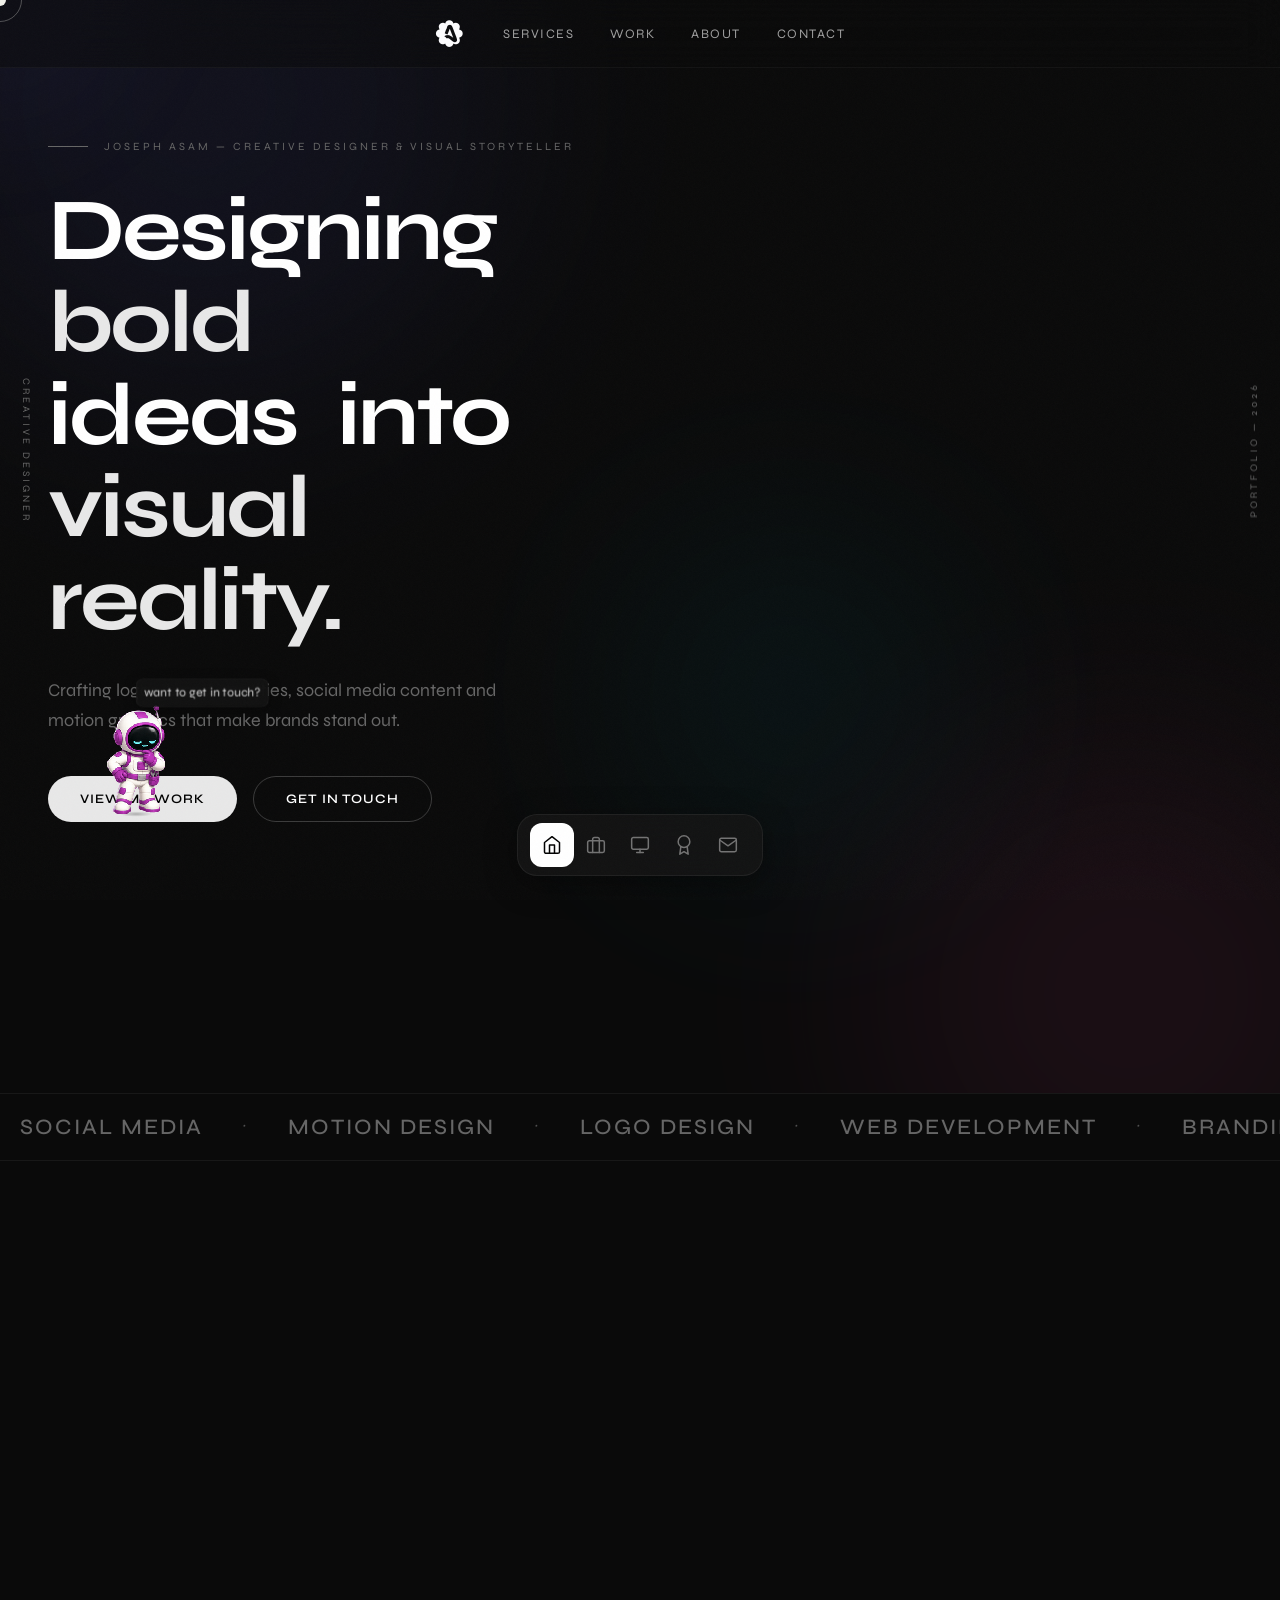
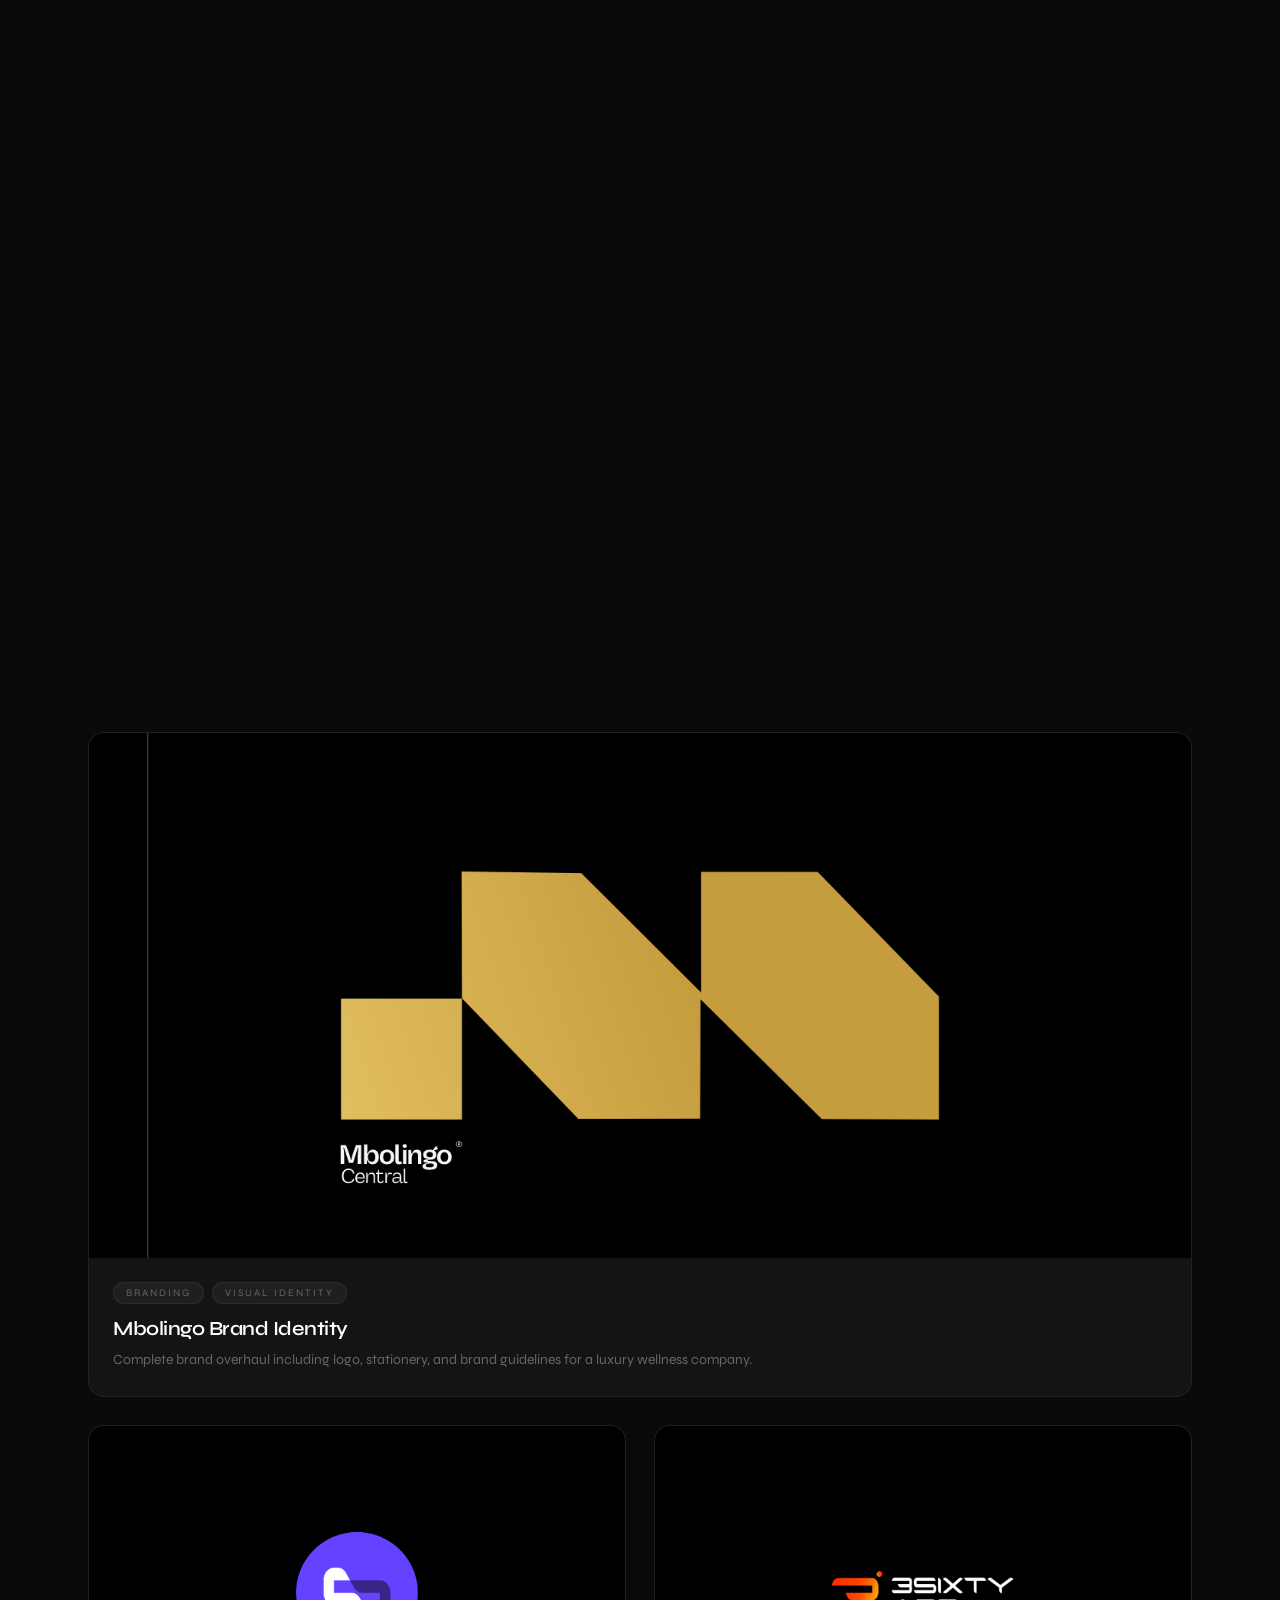
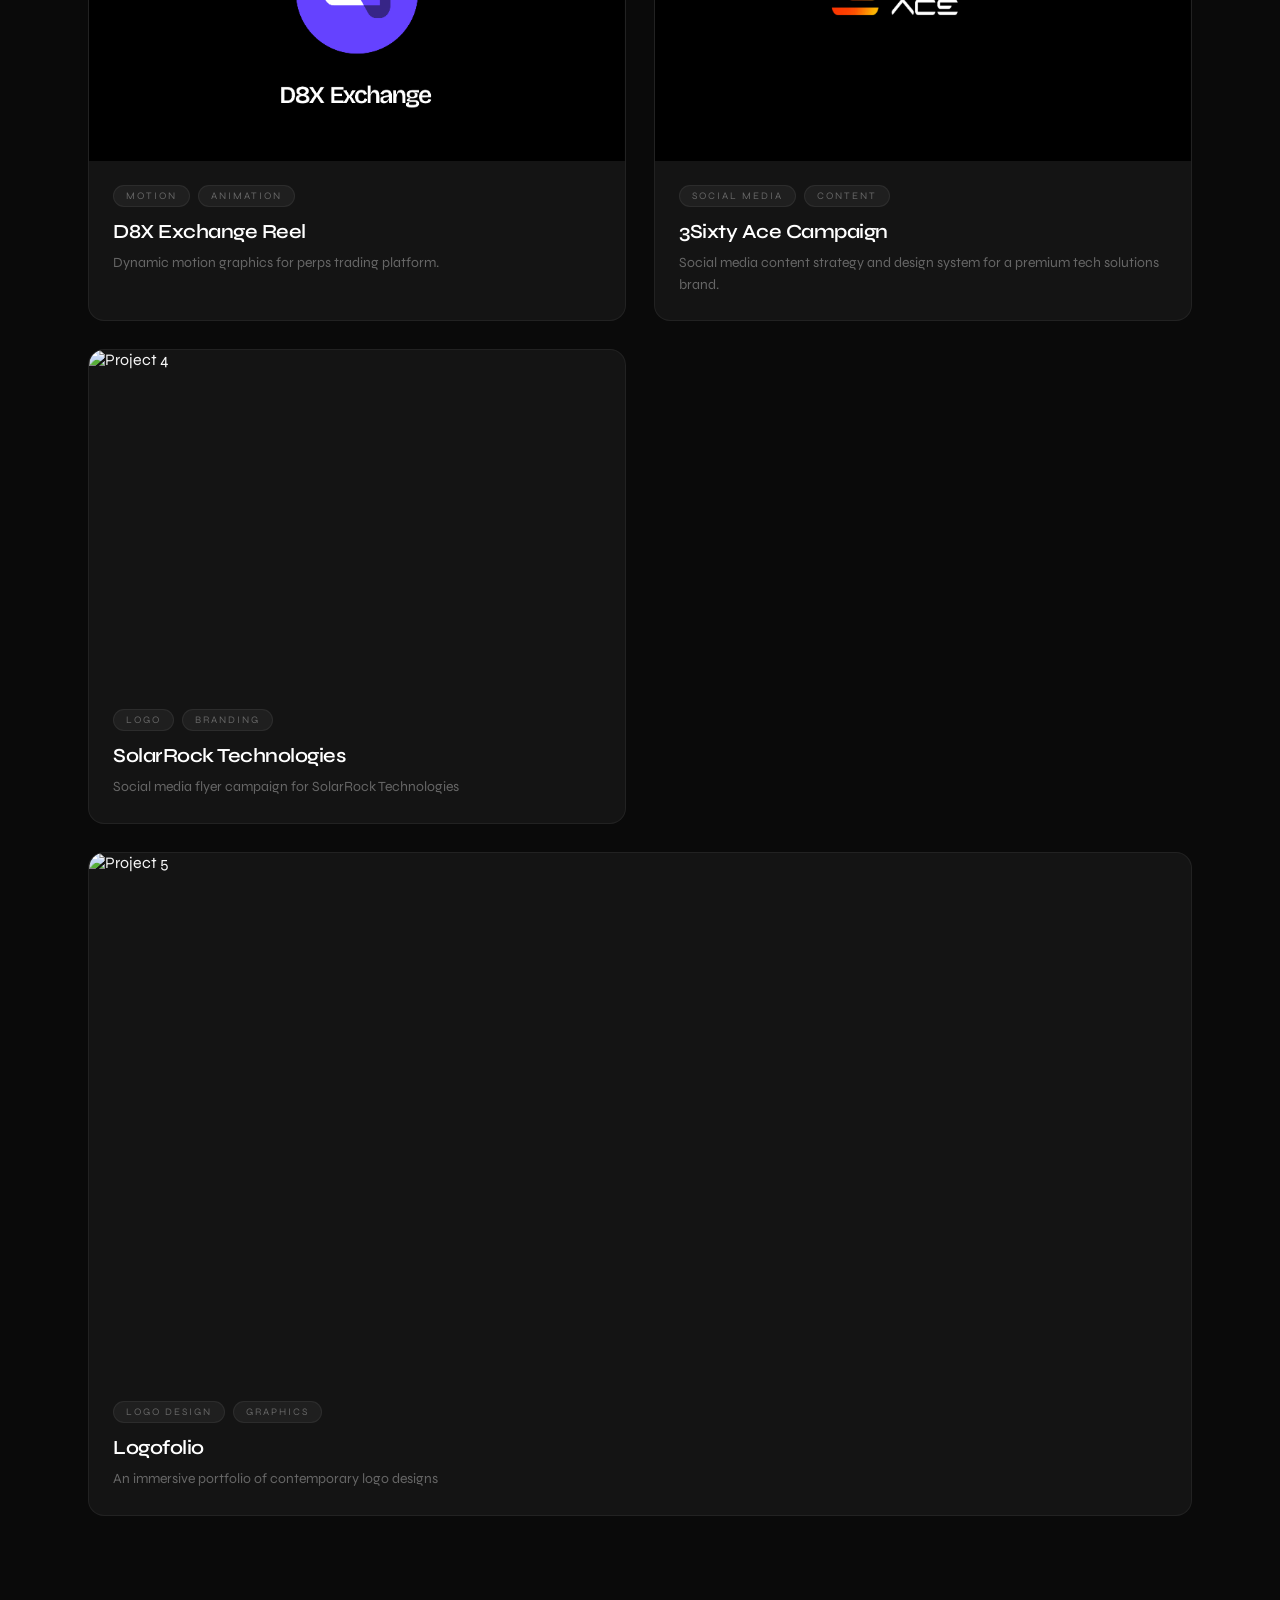
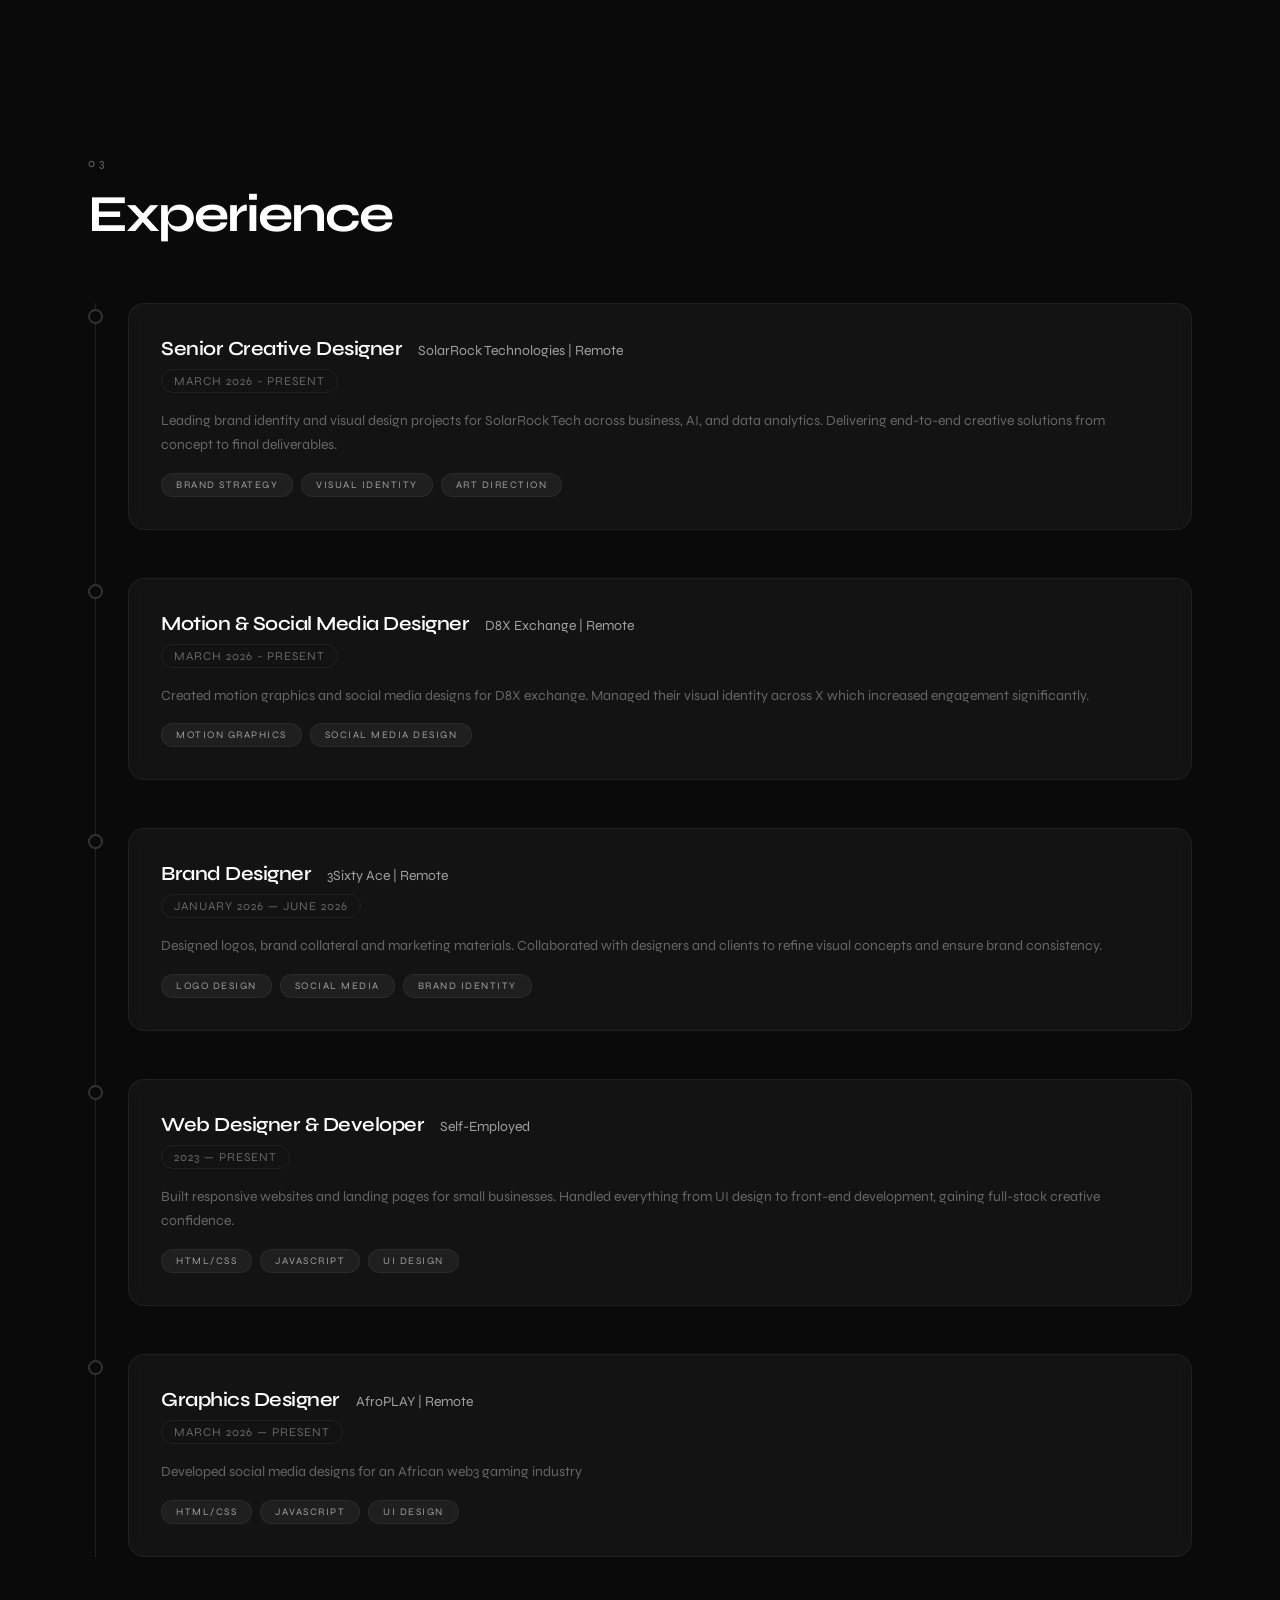
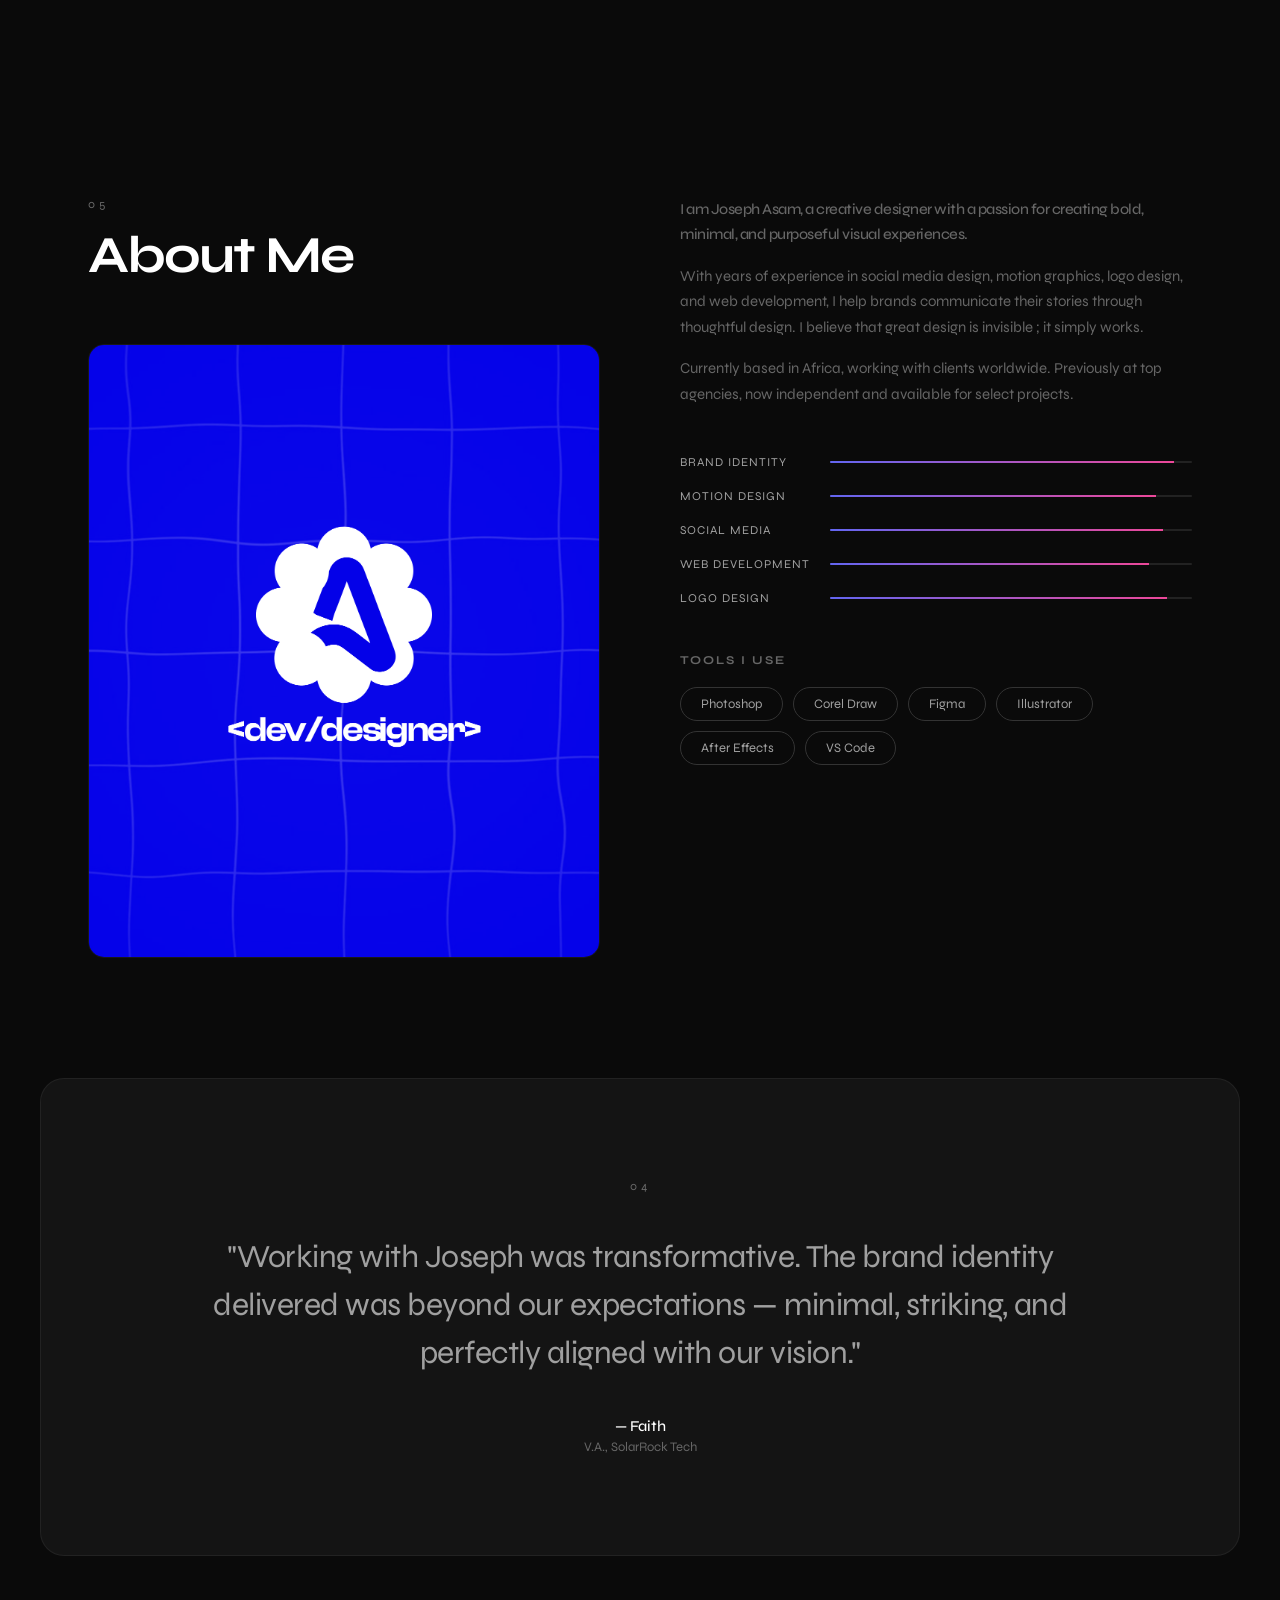
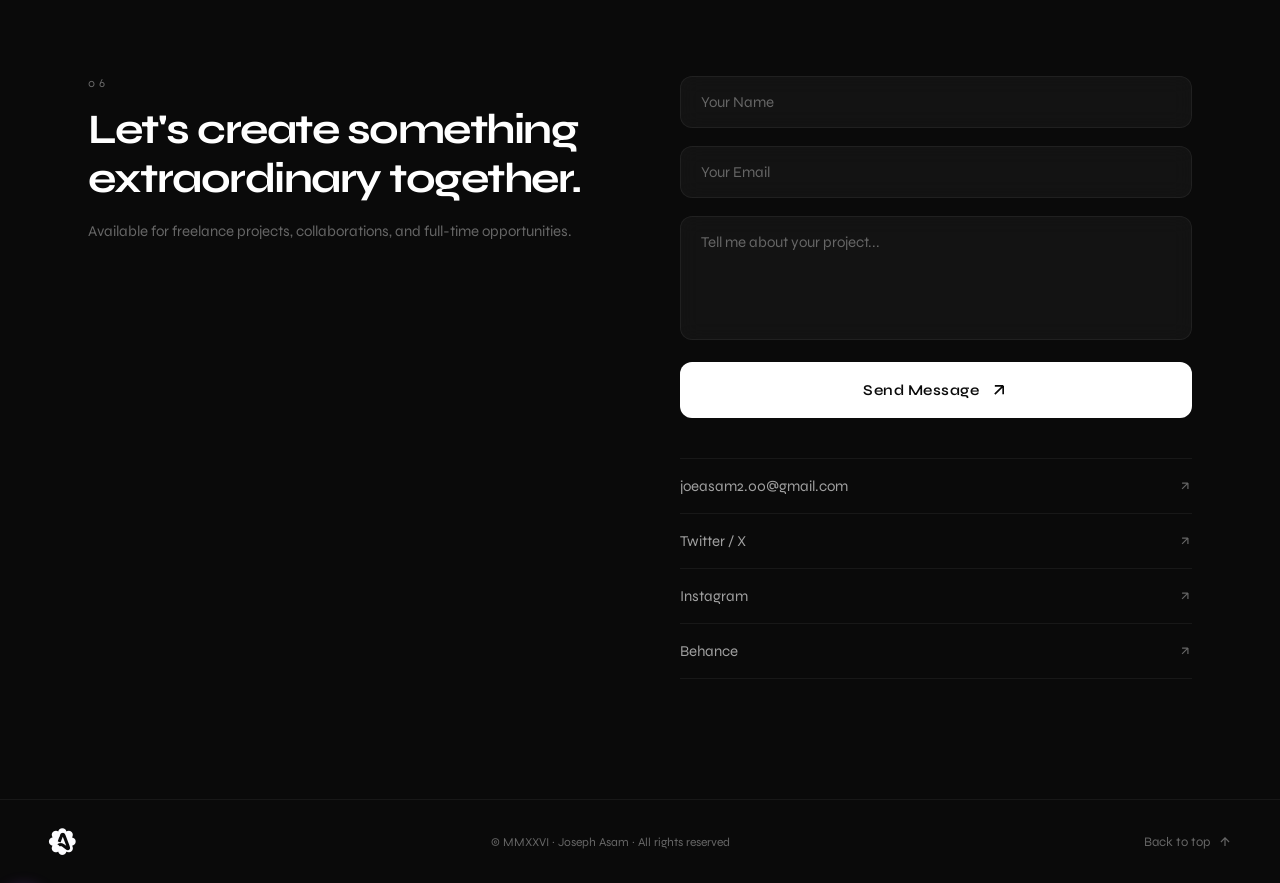
==== commit 673dcc11: "ommen" ====
--- a/project.html
+++ b/project.html
@@ -21,10 +21,10 @@
   <header class="nav" id="nav">
     <a href="/" class="nav-logo magnetic" data-strength="2"><img src="me-logo.png" alt="" width="50px"></a>
     <nav class="nav-links" id="nav-links">
-      <a href="/work" class="nav-link magnetic" data-strength="20">Work</a>
-      <a href="/about" class="nav-link magnetic" data-strength="20">About</a>
-      <a href="/services" class="nav-link magnetic" data-strength="20">Services</a>
-      <a href="/contact" class="nav-link magnetic" data-strength="20">Contact</a>
+      <a href="#work" class="nav-link magnetic" data-strength="20">Work</a>
+      <a href="#about" class="nav-link magnetic" data-strength="20">About</a>
+      <a href="#services" class="nav-link magnetic" data-strength="20">Services</a>
+      <a href="#contact" class="nav-link magnetic" data-strength="20">Contact</a>
     </nav>
     <!-- <button class="nav-hamburger" id="nav-hamburger" aria-label="Toggle menu">
       <span class="hamburger-line"></span>
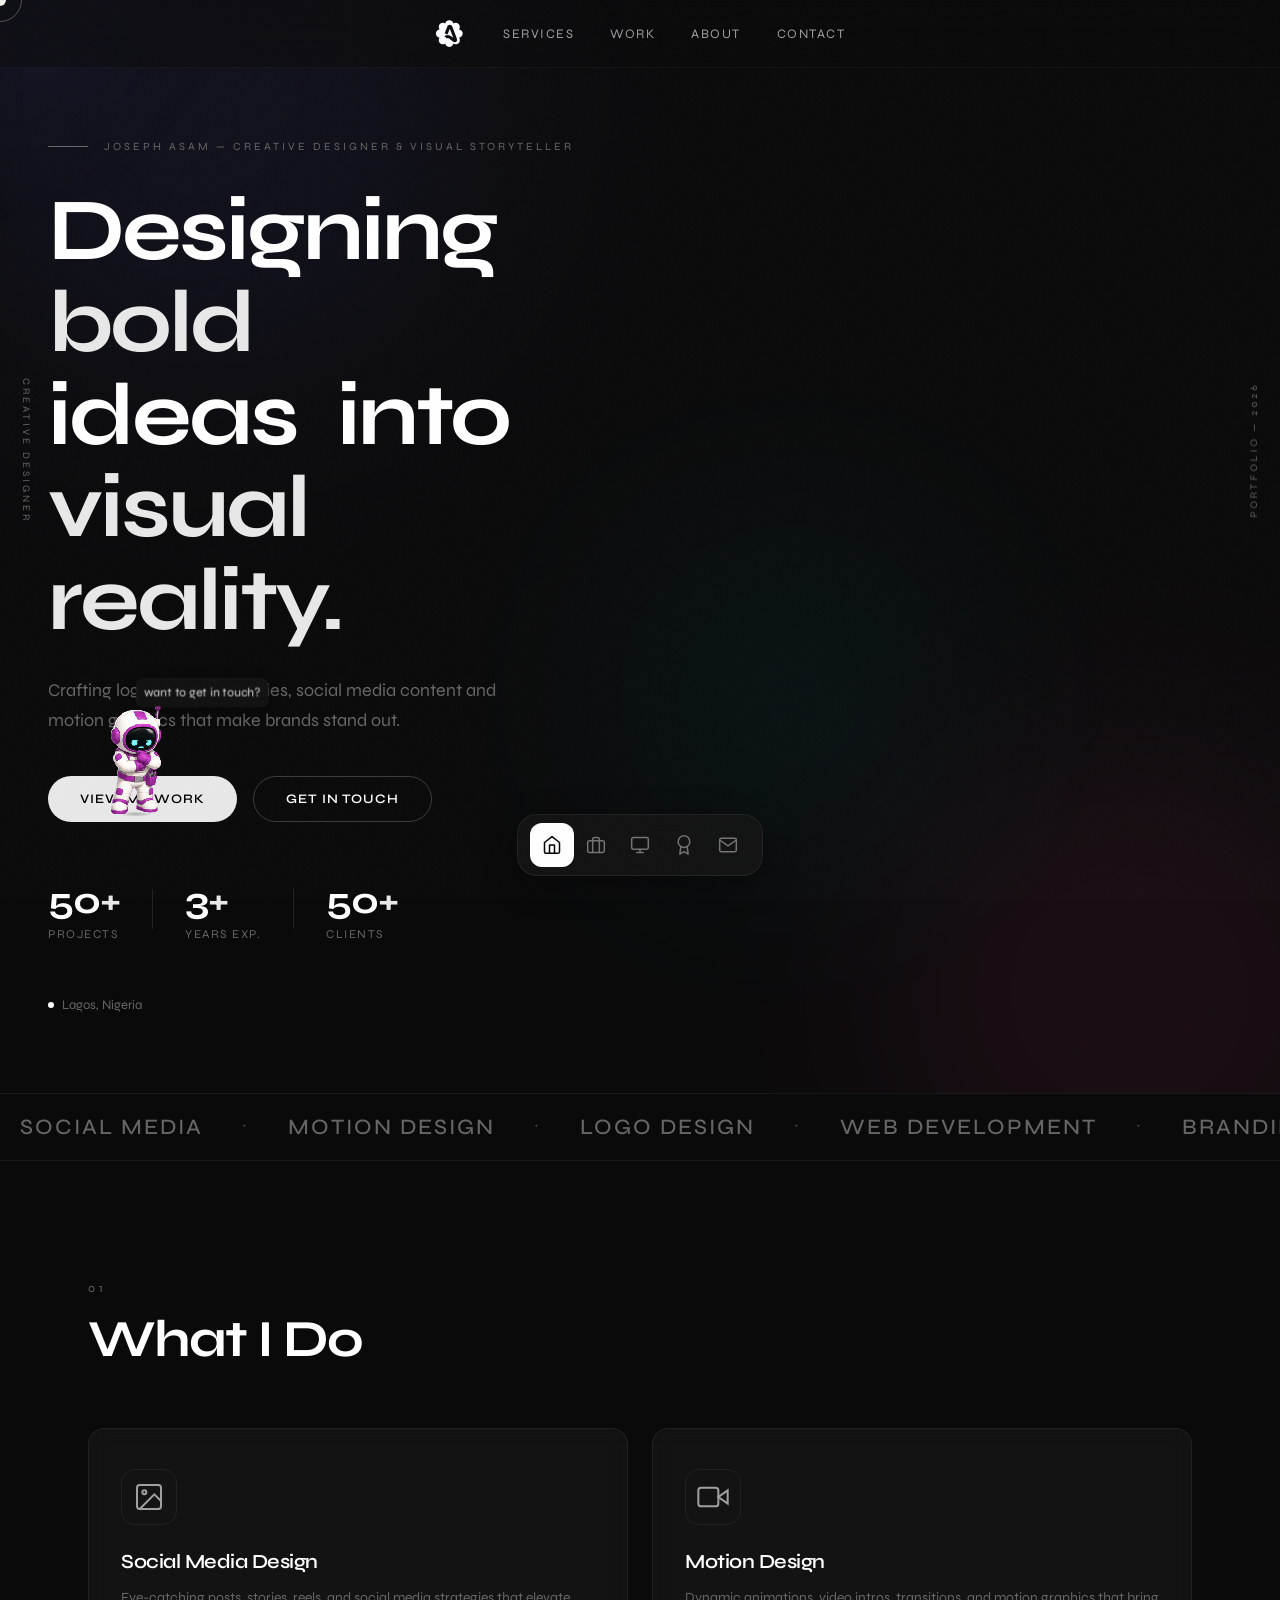
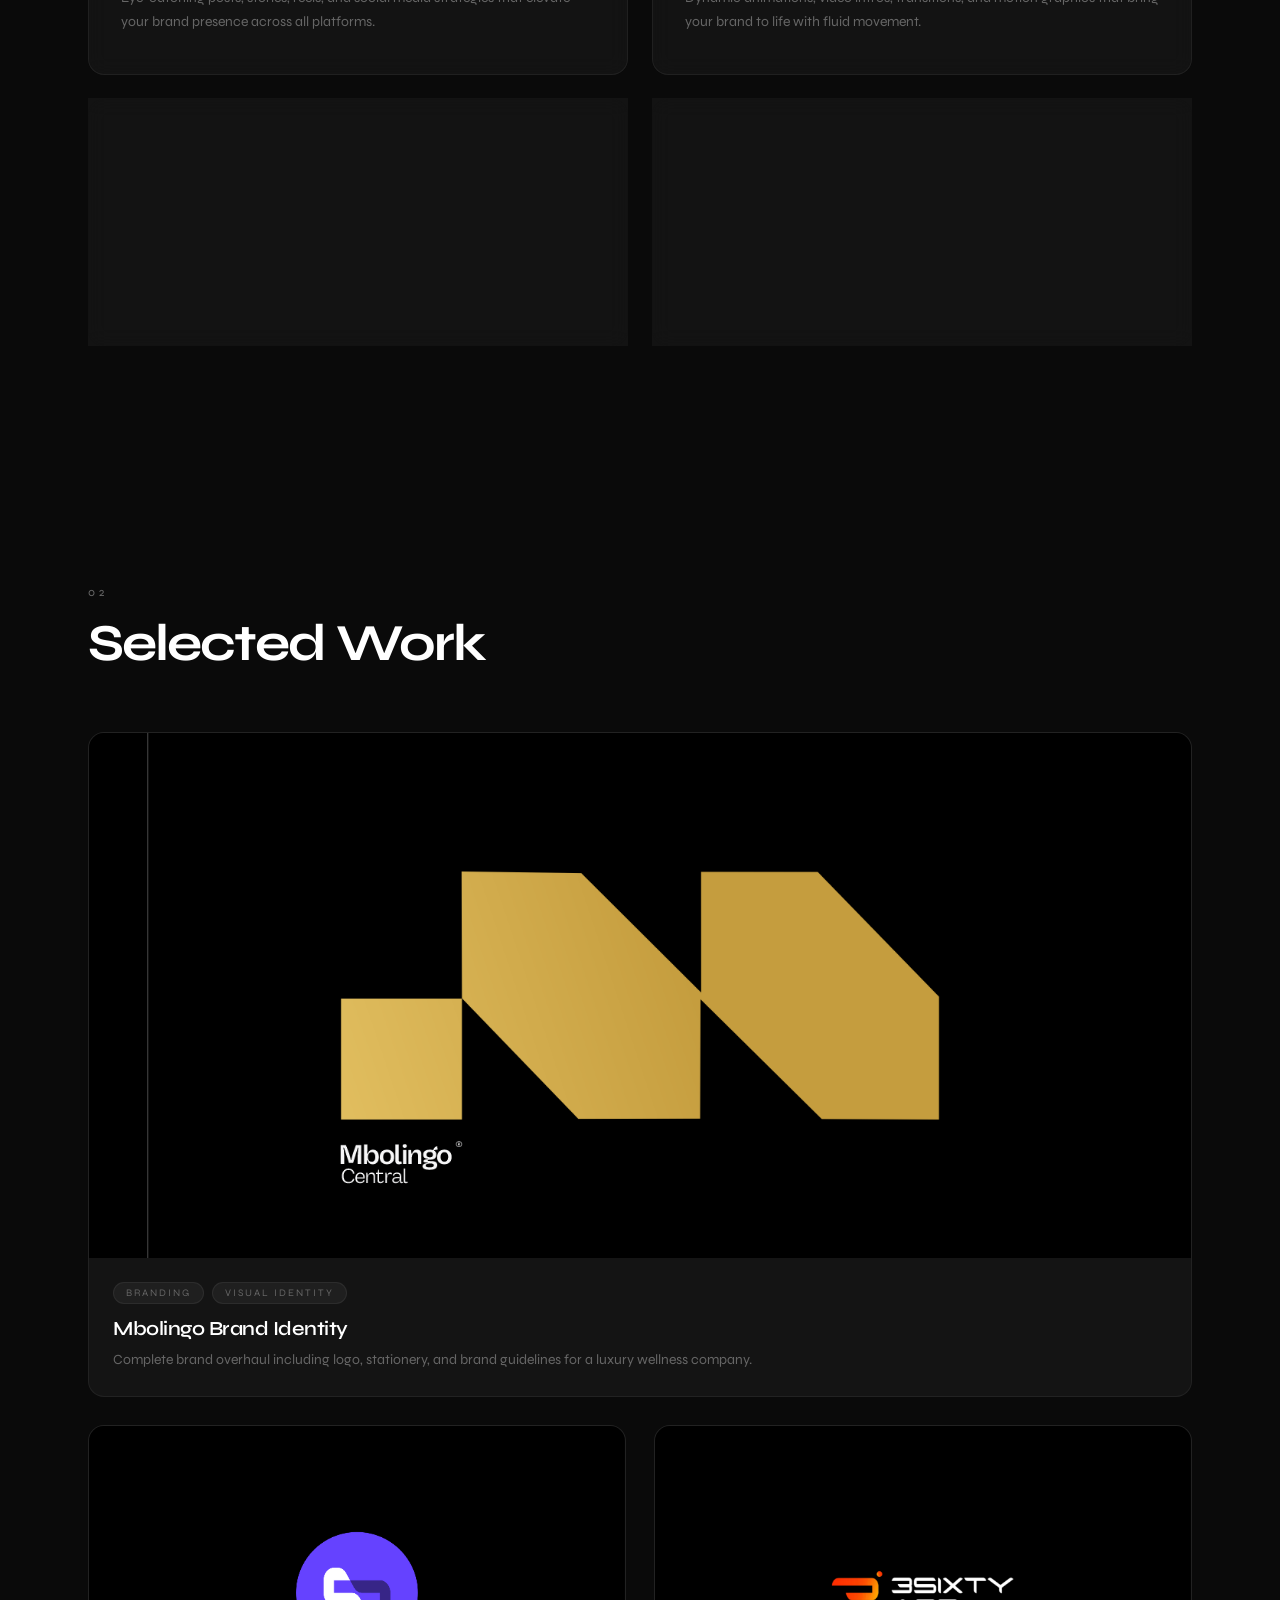
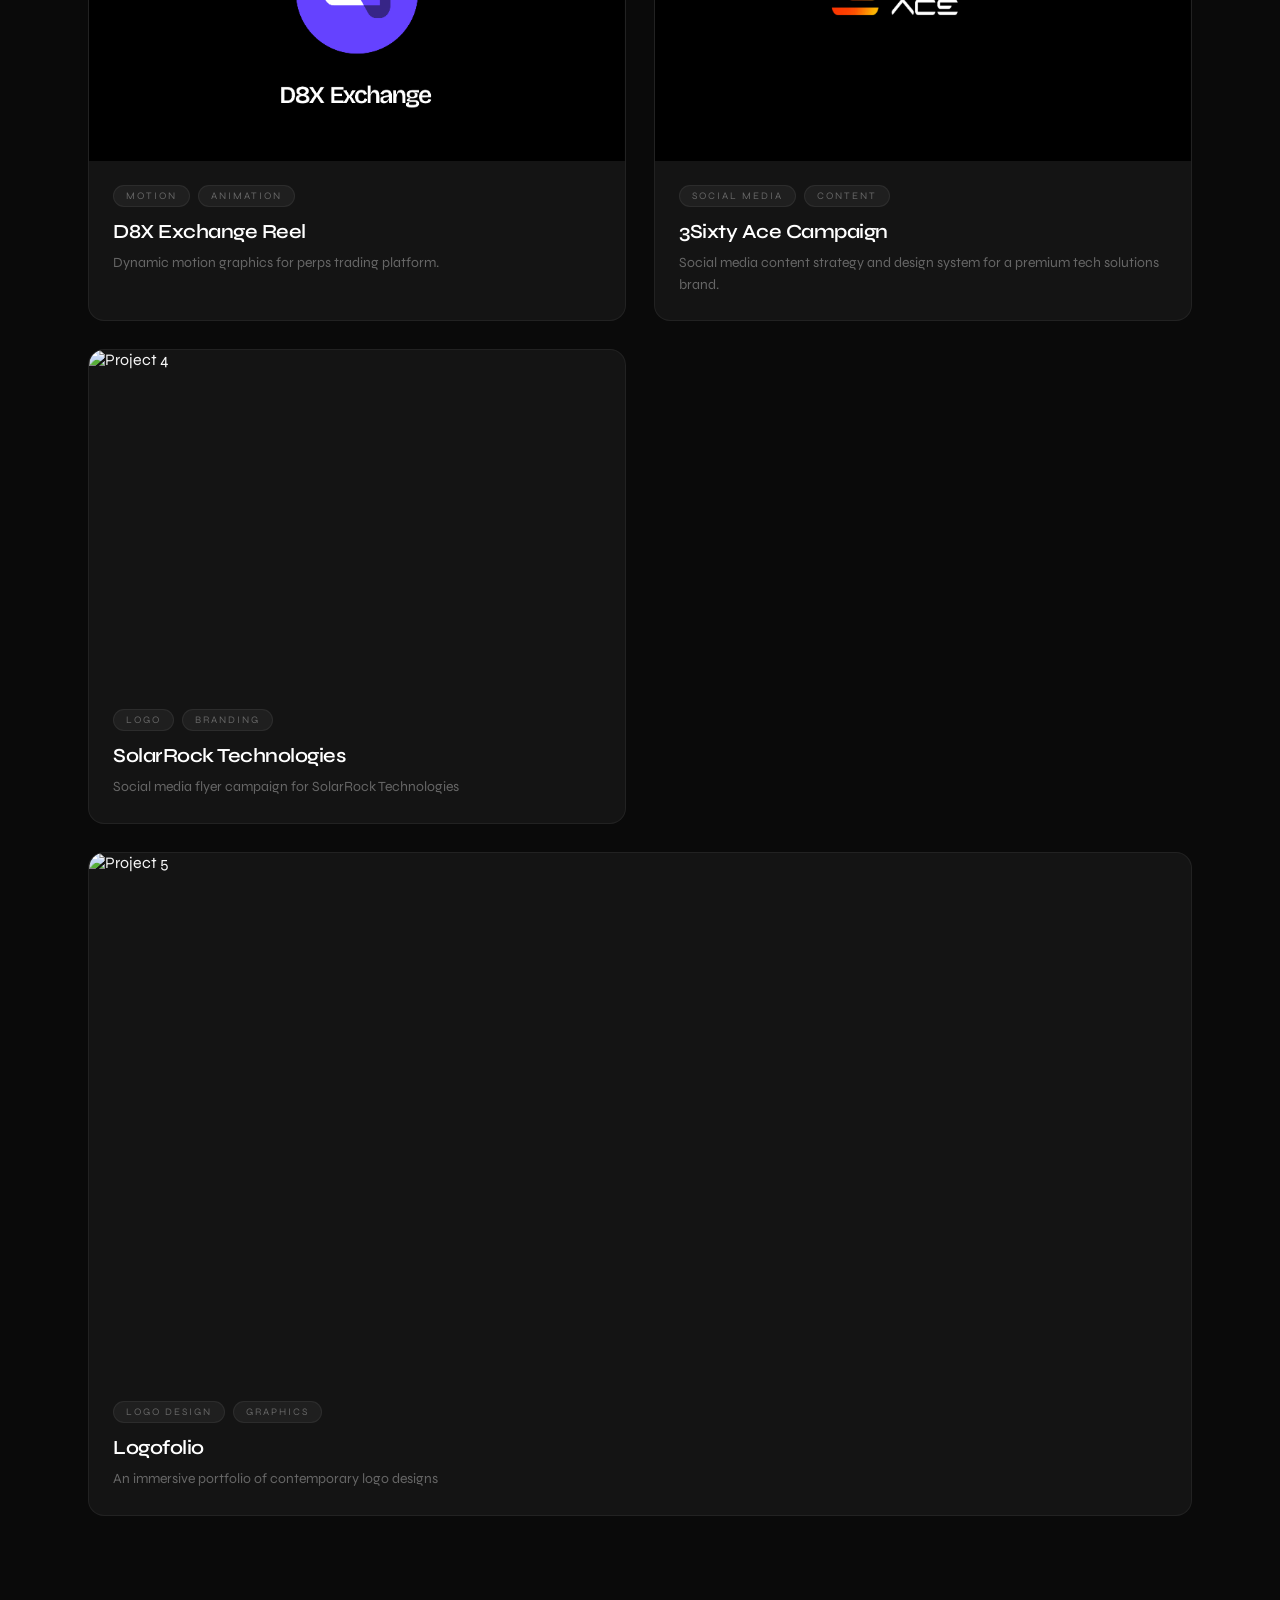
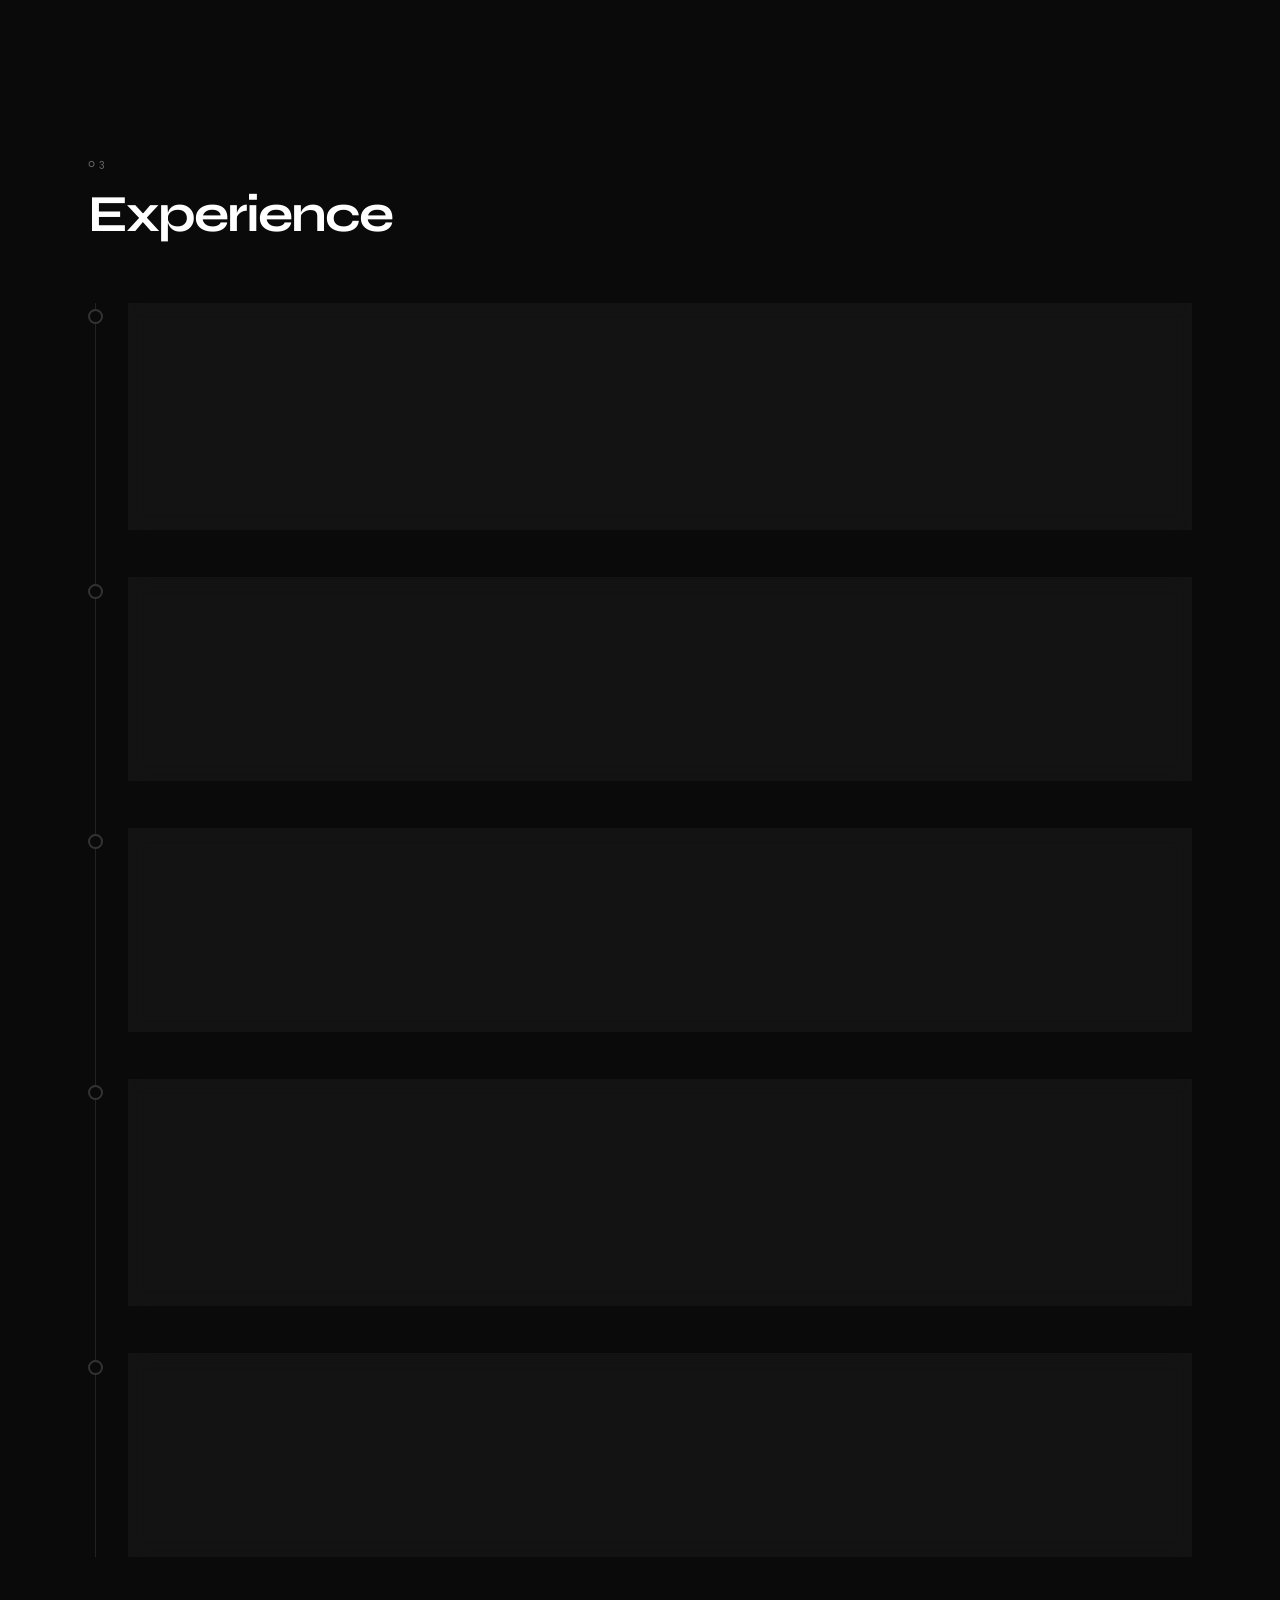
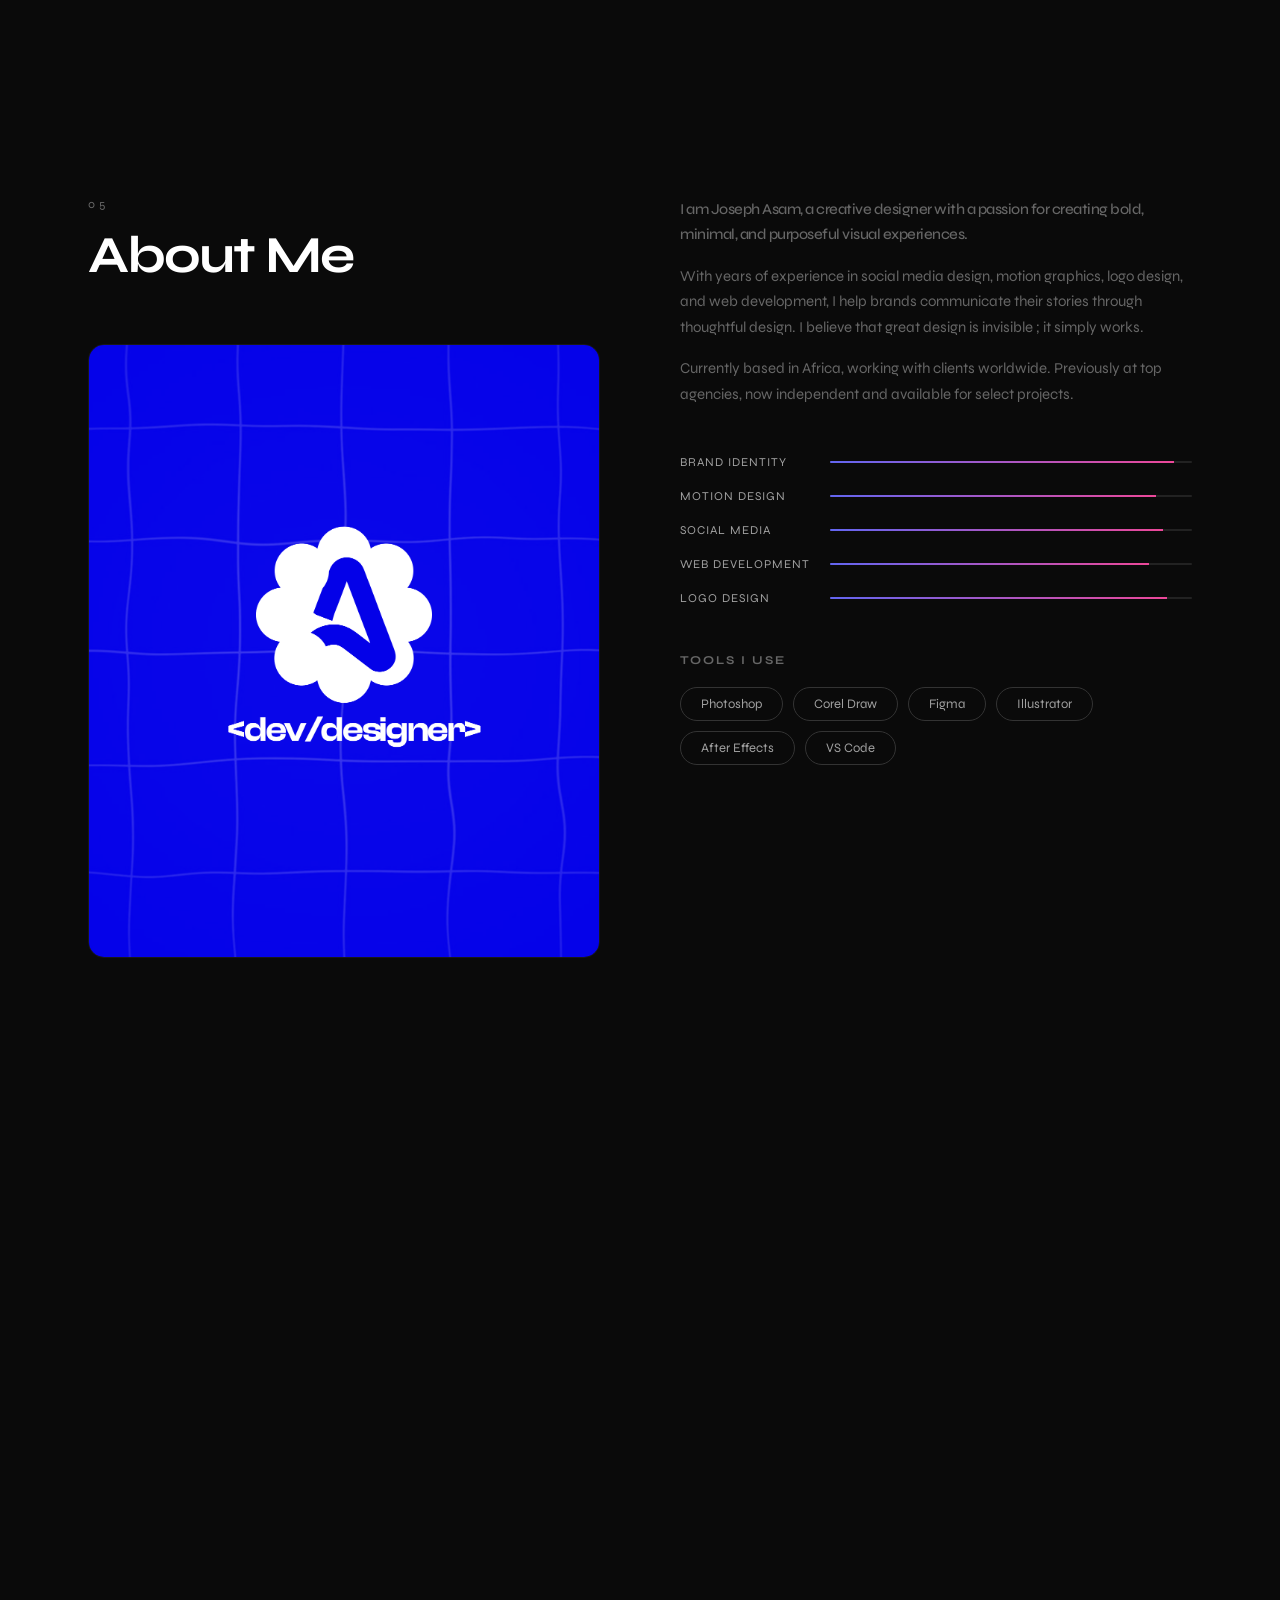
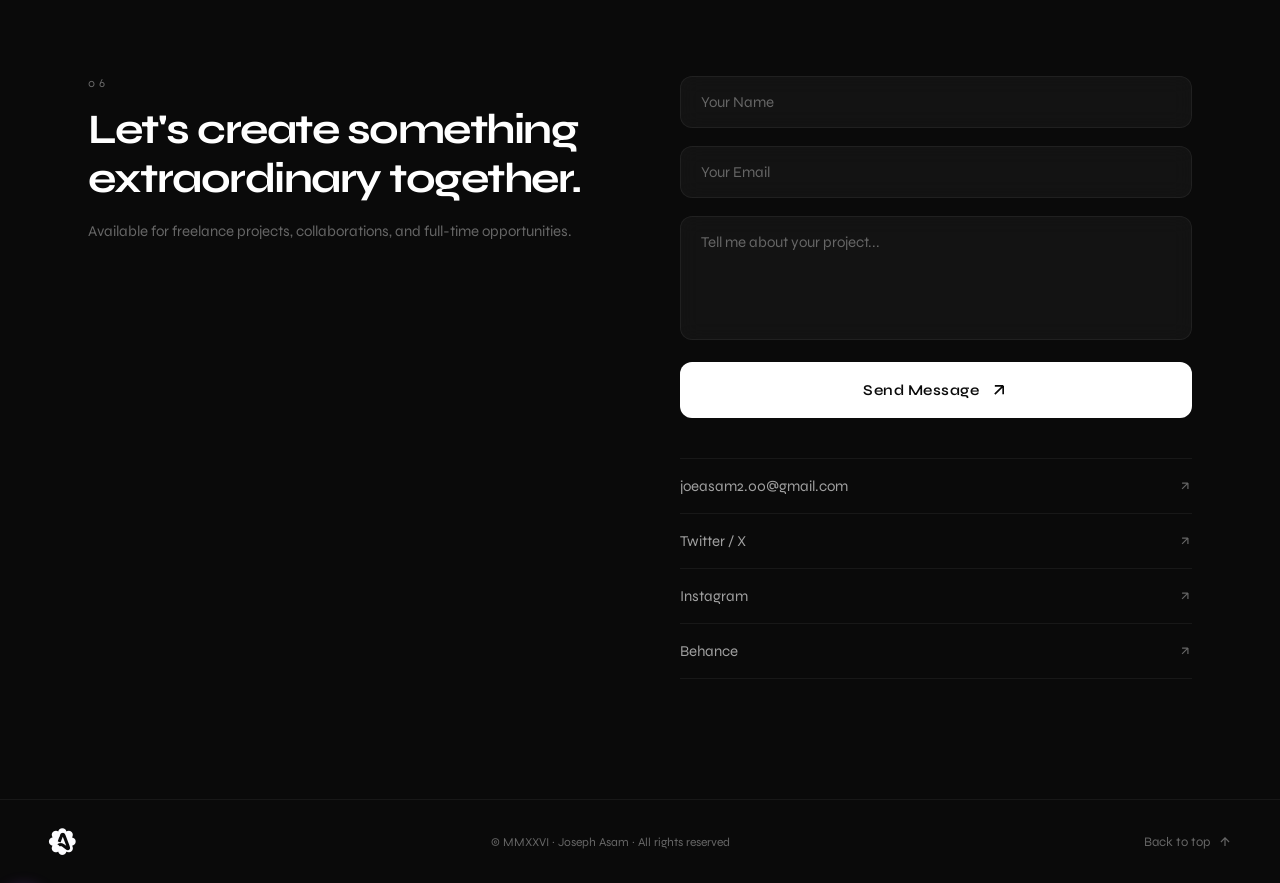
==== commit 28d8f711: "comment" ====
--- a/project.html
+++ b/project.html
@@ -21,10 +21,10 @@
   <header class="nav" id="nav">
     <a href="/" class="nav-logo magnetic" data-strength="2"><img src="me-logo.png" alt="" width="50px"></a>
     <nav class="nav-links" id="nav-links">
-      <a href="#work" class="nav-link magnetic" data-strength="20">Work</a>
-      <a href="#about" class="nav-link magnetic" data-strength="20">About</a>
-      <a href="#services" class="nav-link magnetic" data-strength="20">Services</a>
-      <a href="#contact" class="nav-link magnetic" data-strength="20">Contact</a>
+      <a href="index.html#work" class="nav-link magnetic" data-strength="20">Work</a>
+      <a href="index.html#about" class="nav-link magnetic" data-strength="20">About</a>
+      <a href="index.html#services" class="nav-link magnetic" data-strength="20">Services</a>
+      <a href="index.html#contact" class="nav-link magnetic" data-strength="20">Contact</a>
     </nav>
     <!-- <button class="nav-hamburger" id="nav-hamburger" aria-label="Toggle menu">
       <span class="hamburger-line"></span>
